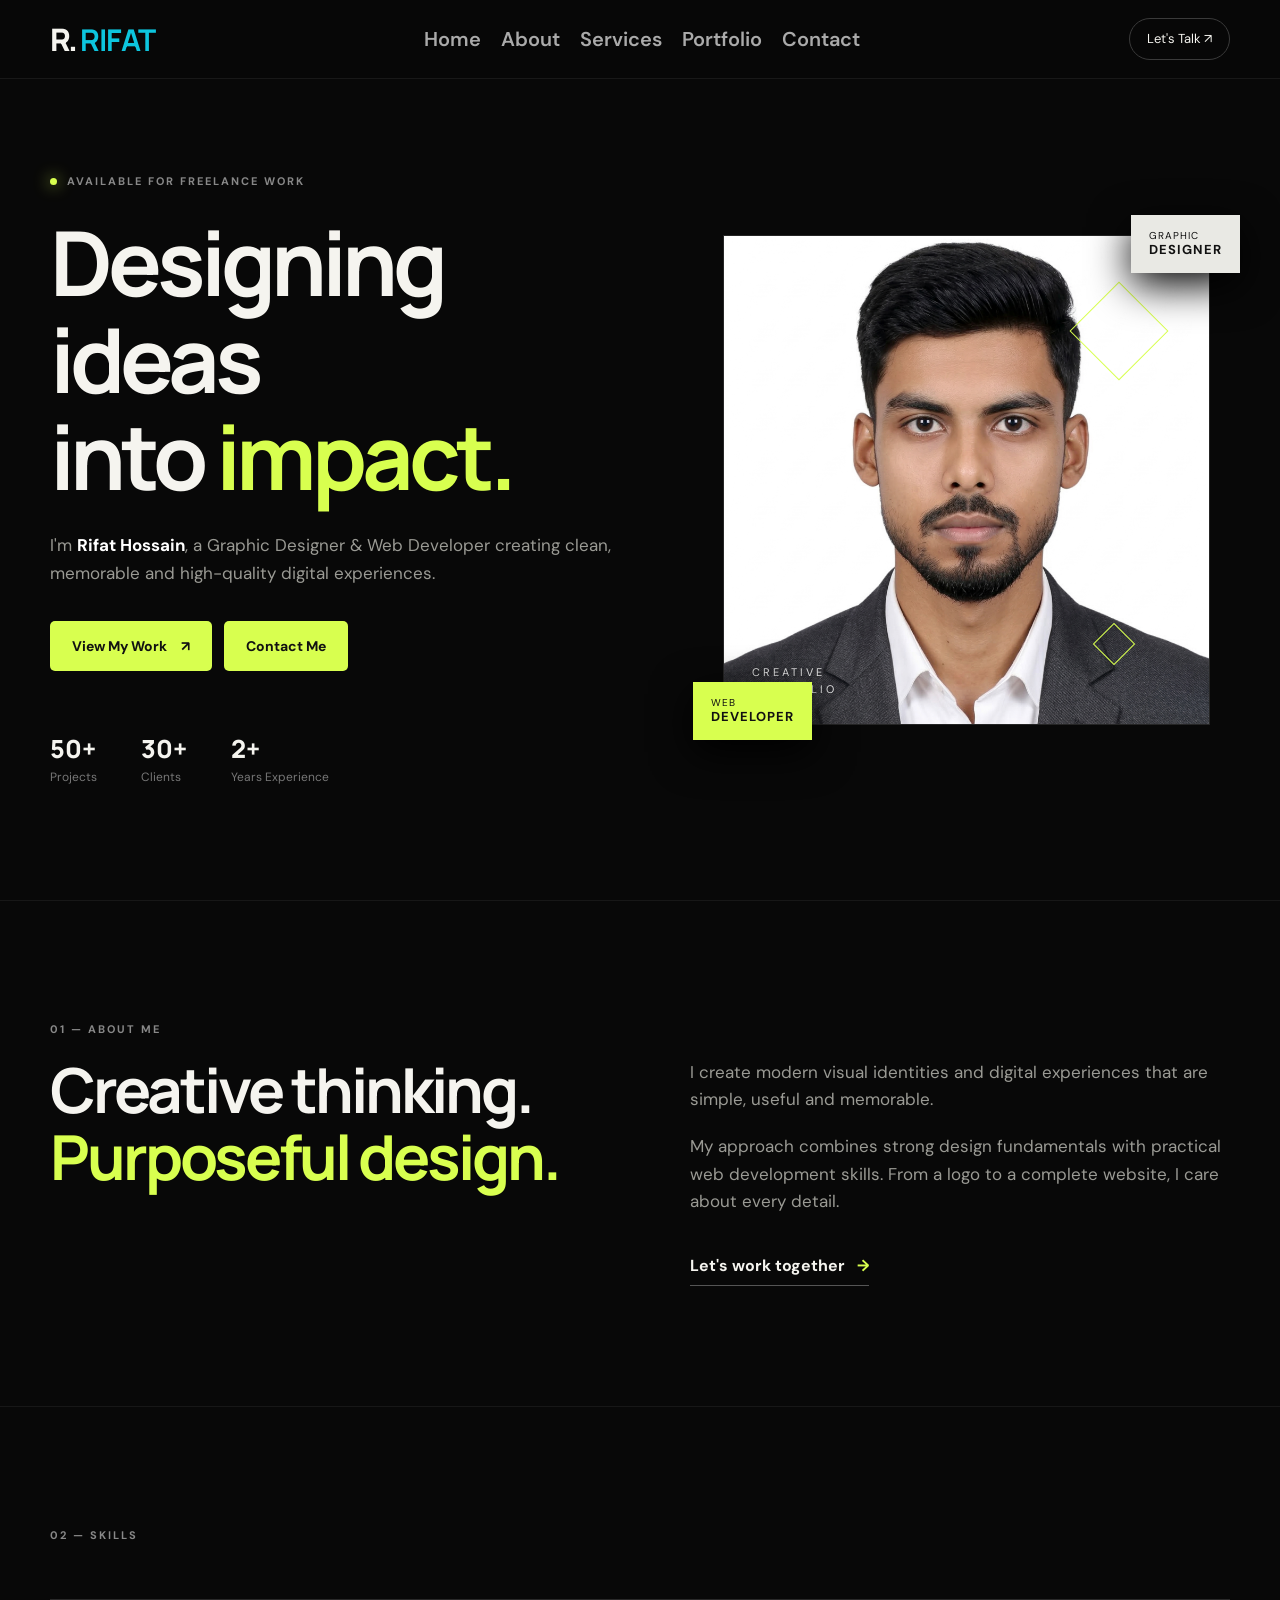
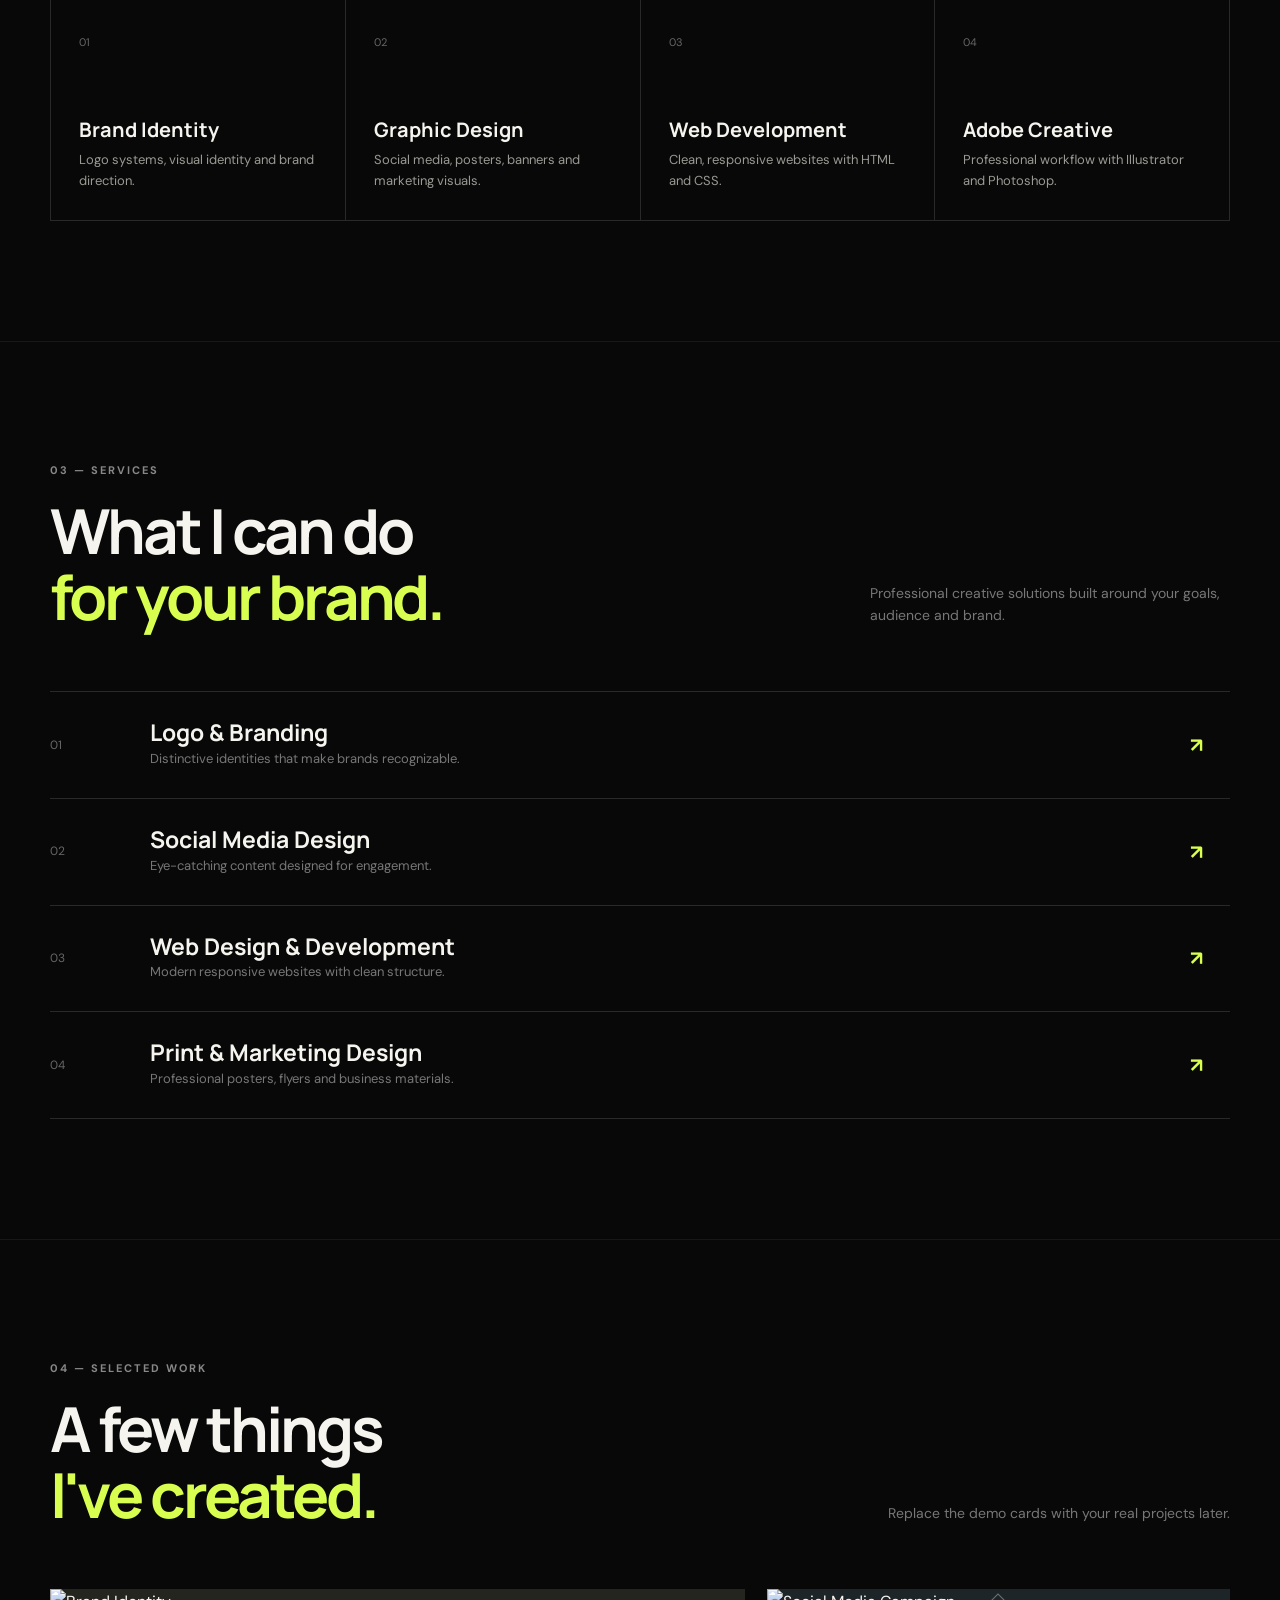
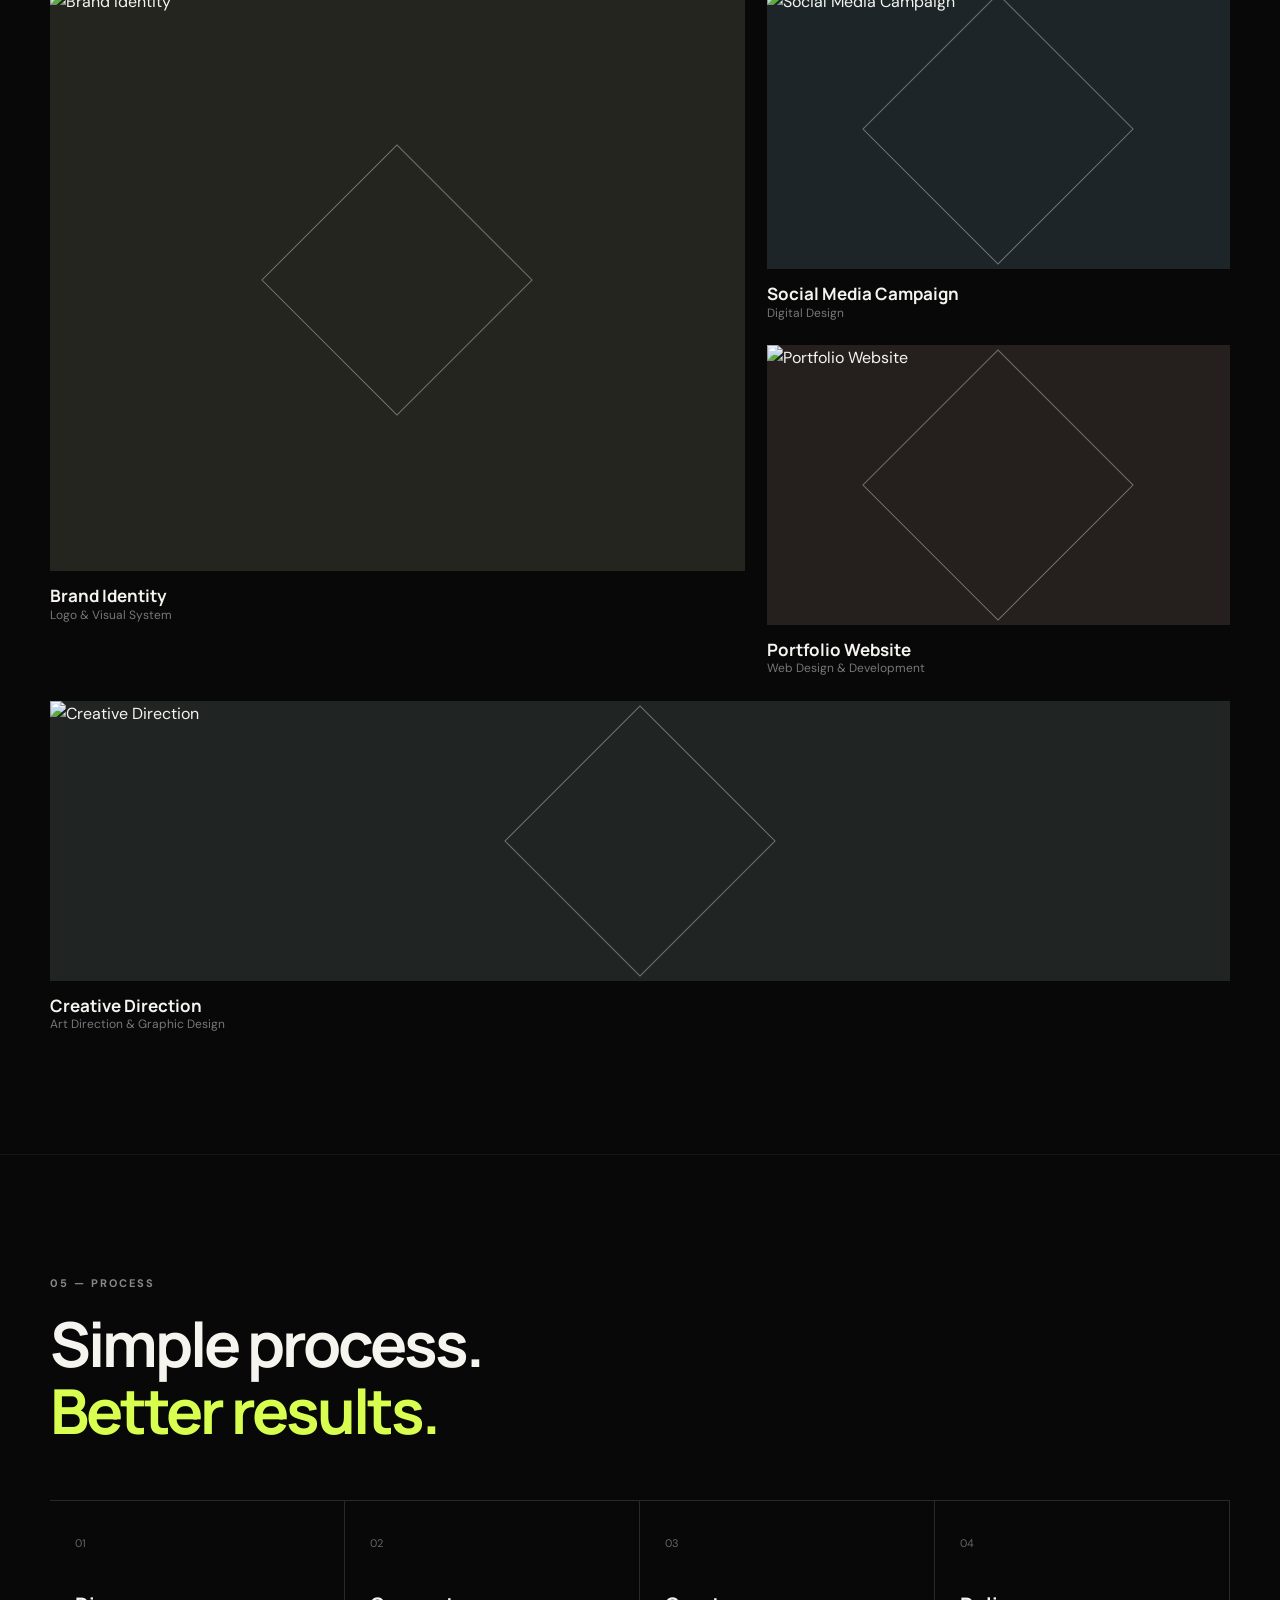
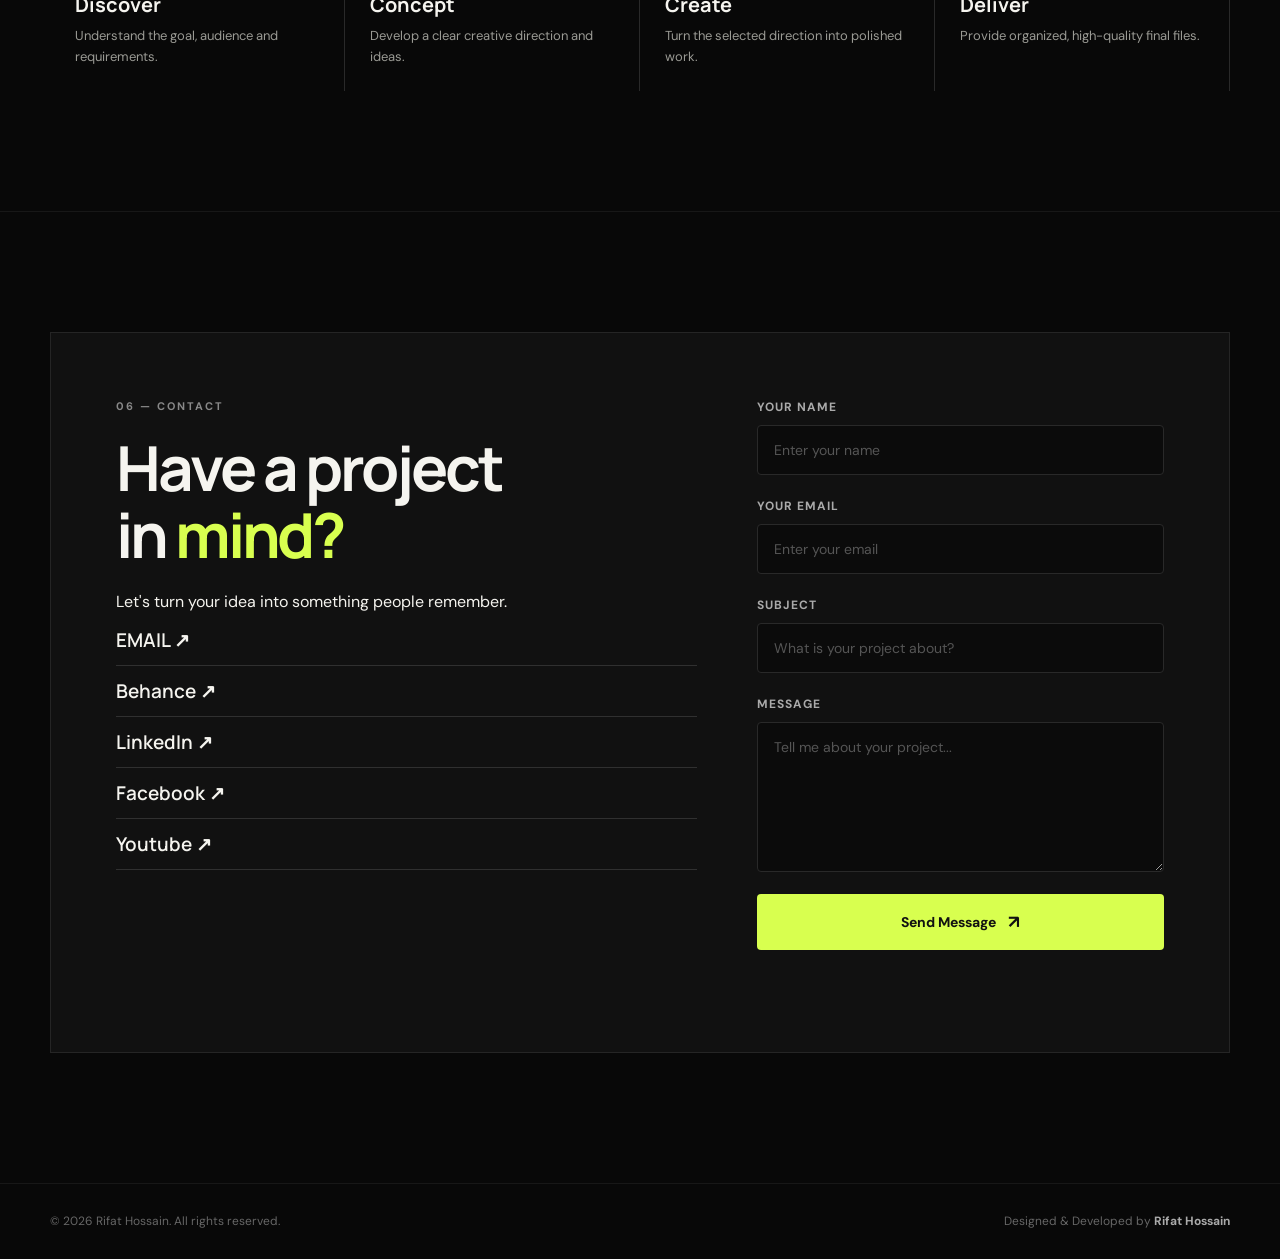
==== index.html @ 7c5e6c2b "first commit" ====
<!DOCTYPE html>
<html lang="en">
<head>
  <meta charset="UTF-8">
  <meta name="viewport" content="width=device-width, initial-scale=1.0">
  <meta name="description" content="Rifat Hossain — Graphic Designer & Web Developer">
  <title>Rifat Hossain | Portfolio</title>
  <link rel="stylesheet" href="style.css">
</head>
<body>

<header class="header">
  <div class="container nav">
    <a href="#home" class="logo">R.<b> RIFAT</b></a>
    <nav class="menu">
      <a href="Home.html" target="_blank">Home</a>
      <a href="About.html" target="_blank">About</a>
      <a href="Services.html"target="_blank">Services</a>
      <a href="Portfolio.html"target="_blank">Portfolio</a>
      <a href="Contact.html"target="_blank">Contact</a>
    </nav>
    <a href="#contact" class="nav-btn">Let's Talk <span>↗</span></a>
  </div>
</header>

<main>
  <section class="hero" id="home">
    <div class="container hero-grid">
      <div class="hero-content">
        <p class="eyebrow"><span></span> AVAILABLE FOR FREELANCE WORK</p>
        <h1>Designing ideas<br>into <em>impact.</em></h1>
        <p class="hero-text">
          I'm <strong>Rifat Hossain</strong>, a Graphic Designer & Web Developer
          creating clean, memorable and high-quality digital experiences.
        </p>
        <div class="hero-actions">
          <a href="#portfolio" class="btn primary">View My Work <span>↗</span></a>
          <a href="#contact" class="btn secondary">Contact Me</a>
        </div>
        <div class="stats">
          <div><strong>50+</strong><small>Projects</small></div>
          <div><strong>30+</strong><small>Clients</small></div>
          <div><strong>2+</strong><small>Years Experience</small></div>
        </div>
      </div>

      <div class="hero-art">
        <div class="art-box">
          <div class="art-grid"></div>
          <!-- images/profile.jpg -->
          <img src="image/Rifat.png" alt="Rifat Hossain" class="profile-photo">
          <p>CREATIVE<br>PORTFOLIO</p>
          <i class="shape one"></i><i class="shape two"></i>
        </div>
        <div class="float-card one">GRAPHIC<br><b>DESIGNER</b></div>
        <div class="float-card two">WEB<br><b>DEVELOPER</b></div>
      </div>
    </div>
  </section>

  <section class="section" id="about">
    <div class="container split">
      <div>
        <p class="label">01 — ABOUT ME</p>
        <h2>Creative thinking.<br><em>Purposeful design.</em></h2>
      </div>
      <div class="copy">
        <p>I create modern visual identities and digital experiences that are simple, useful and memorable.</p>
        <p>My approach combines strong design fundamentals with practical web development skills. From a logo to a complete website, I care about every detail.</p>
        <a class="text-link" href="#contact">Let's work together <span>→</span></a>
      </div>
    </div>
  </section>

  <section class="section skills">
    <div class="container">
      <p class="label">02 — SKILLS</p>
      <div class="skill-grid">
        <article><span>01</span><h3>Brand Identity</h3><p>Logo systems, visual identity and brand direction.</p></article>
        <article><span>02</span><h3>Graphic Design</h3><p>Social media, posters, banners and marketing visuals.</p></article>
        <article><span>03</span><h3>Web Development</h3><p>Clean, responsive websites with HTML and CSS.</p></article>
        <article><span>04</span><h3>Adobe Creative</h3><p>Professional workflow with Illustrator and Photoshop.</p></article>
      </div>
    </div>
  </section>

  <section class="section" id="services">
    <div class="container">
      <div class="section-top">
        <div><p class="label">03 — SERVICES</p><h2>What I can do<br><em>for your brand.</em></h2></div>
        <p class="intro">Professional creative solutions built around your goals, audience and brand.</p>
      </div>
      <div class="service-list">
        <article><span>01</span><div><h3>Logo & Branding</h3><p>Distinctive identities that make brands recognizable.</p></div><b>↗</b></article>
        <article><span>02</span><div><h3>Social Media Design</h3><p>Eye-catching content designed for engagement.</p></div><b>↗</b></article>
        <article><span>03</span><div><h3>Web Design & Development</h3><p>Modern responsive websites with clean structure.</p></div><b>↗</b></article>
        <article><span>04</span><div><h3>Print & Marketing Design</h3><p>Professional posters, flyers and business materials.</p></div><b>↗</b></article>
      </div>
    </div>
  </section>

  <section class="section" id="portfolio">
    <div class="container">
      <div class="section-top">
        <div><p class="label">04 — SELECTED WORK</p><h2>A few things<br><em>I've created.</em></h2></div>
        <p class="intro">Replace the demo cards with your real projects later.</p>
      </div>
      <div class="projects">
        <article class="project large">
          <div class="project-art art1">
            <!-- এখানে project1.jpg এর জায়গায় তোমার Brand Identity প্রজেক্টের ছবি বসাও -->
            <img src="images/project1.jpg" alt="Brand Identity">
          </div>
          <h3>Brand Identity</h3>
          <p>Logo & Visual System</p>
        </article>
        <article class="project">
          <div class="project-art art2">
            <img src="images/project2.jpg" alt="Social Media Campaign">
          </div>
          <h3>Social Media Campaign</h3>
          <p>Digital Design</p>
        </article>
        <article class="project">
          <div class="project-art art3">
            <img src="images/project3.jpg" alt="Portfolio Website">
          </div>
          <h3>Portfolio Website</h3>
          <p>Web Design & Development</p>
        </article>
        <article class="project wide">
          <div class="project-art art4">
            <img src="images/project4.jpg" alt="Creative Direction">
          </div>
          <h3>Creative Direction</h3>
          <p>Art Direction & Graphic Design</p>
        </article>
      </div>
    </div>
  </section>

  <section class="section process">
    <div class="container">
      <p class="label">05 — PROCESS</p>
      <h2>Simple process.<br><em>Better results.</em></h2>
      <div class="process-grid">
        <article><span>01</span><h3>Discover</h3><p>Understand the goal, audience and requirements.</p></article>
        <article><span>02</span><h3>Concept</h3><p>Develop a clear creative direction and ideas.</p></article>
        <article><span>03</span><h3>Create</h3><p>Turn the selected direction into polished work.</p></article>
        <article><span>04</span><h3>Deliver</h3><p>Provide organized, high-quality final files.</p></article>
      </div>
    </div>
  </section>

  <section class="section contact" id="contact">
  <div class="container contact-box">

    <div class="contact-info">
      <p class="label">06 — CONTACT</p>

      <h2>Have a project<br>in <em>mind?</em></h2>

      <p>
        Let's turn your idea into something people remember.
      </p>

      <div class="contact-links">
        <a href="mailto:rifatofficial001@email.com">EMAIL ↗</a>
        <a href="#">Behance ↗</a>
        <a href="https://www.linkedin.com/in/rifat-h0ssain" target="_blank">
          LinkedIn ↗
        </a>
        <a href="https://www.facebook.com/share/1D5GWRHSAw" target="_blank">
          Facebook ↗
        </a>
        <a href="https://www.youtube.com/@reelgeniusbd" target="_blank">
          Youtube ↗
        </a>
      </div>
    </div>

    <!-- EmailJS Contact Form -->
    <div class="contact-form">

      <form id="contact-form">

        <div class="form-group">
          <label for="name">YOUR NAME</label>
          <input
            type="text"
            id="name"
            name="name"
            placeholder="Enter your name"
            required
          >
        </div>

        <div class="form-group">
          <label for="email">YOUR EMAIL</label>
          <input
            type="email"
            id="email"
            name="email"
            placeholder="Enter your email"
            required
          >
        </div>

        <div class="form-group">
          <label for="subject">Subject</label>
          <input
            type="text"
            id="subject"
            name="subject"
            placeholder="What is your project about?"
            required
          >
        </div>

        <div class="form-group">
          <label for="message">Message</label>
          <textarea
            id="message"
            name="message"
            rows="6"
            placeholder="Tell me about your project..."
            required
          ></textarea>
        </div>

        <button type="submit" class="form-btn">
          Send Message <span>↗</span>
        </button>

        <p id="form-status"></p>

      </form>

    </div>

  </div>
</section>
</main>

<footer>
  <div class="container footer">
    <p>© 2026 Rifat Hossain. All rights reserved.</p>
    <p>Designed & Developed by <strong> Rifat Hossain</strong></p>
  </div>
</footer>

<script src="https://cdn.jsdelivr.net/npm/@emailjs/browser@4/dist/email.min.js"></script>
<script src="script.js"></script>

</body>
</html>
---- style.css ----
@import url('https://fonts.googleapis.com/css2?family=DM+Sans:wght@400;500;600;700&family=Manrope:wght@600;700;800&display=swap');

:root {
    --bg: #080808;
    --card: #111;
    --card2: #151515;
    --text: #f5f4ef;
    --muted: #9a9a94;
    --line: #292929;
    --accent: #d8ff4f;
    --max: 1180px;
}

* {
    margin: 0;
    padding: 0;
    box-sizing: border-box;
}

html {
    scroll-behavior: smooth;
}

body {
    background: var(--bg);
    color: var(--text);
    font-family: "DM Sans", sans-serif;
    line-height: 1.6;
}

a {
    text-decoration: none;
    color: inherit;
}

.container {
    width: min(var(--max), calc(100% - 48px));
    margin: auto;
}


/* =========================
   HEADER / NAVBAR
========================= */

.header {
    position: fixed;
    top: 0;
    width: 100%;
    z-index: 50;
    background: rgba(8, 8, 8, 0.82);
    backdrop-filter: blur(16px);
    border-bottom: 1px solid #181818;
}

.nav {
    height: 78px;
    display: flex;
    align-items: center;
    justify-content: space-between;
}


/* LOGO */

.logo {
    font: 800 31px "Manrope", sans-serif;
    letter-spacing: -3px;
}



.logo b {
    color: rgb(13, 197, 222);
    font-size: 30px;
    letter-spacing: -1px;
}


/* NAV MENU */

.menu {
    display: flex;
    gap: 20px;
}

.menu a {
    position: relative;
    font-size: 20px;
    color: #aaa;
    transition: 0.3s ease;
    padding: 5px 0;
    font-weight: 600;
}

.menu a::after {
    content: "";
    position: absolute;
    left: 50%;
    bottom: 0;
    width: 0;
    height: 2px;
    background: rgb(8, 179, 201);
    transform: translateX(-50%);
    transition: width 0.35s ease;
}

.menu a:hover {
    color: #ce1616;
}

.menu a:hover::after {
    width: 100%;
}


/* NAV BUTTON */

.nav-btn {
    border: 1px solid #3a3a3a;
    border-radius: 30px;
    padding: 10px 17px;
    font-size: 13px;
    transition: 0.25s;
}

.nav-btn:hover {
    background: var(--accent);
    color: #111;
    border-color: var(--accent);
}


/* =========================
   HERO SECTION
========================= */

.hero {
    min-height: 100vh;
    padding: 150px 0 90px;
    display: flex;
    align-items: center;
}

.hero-grid {
    display: grid;
    grid-template-columns: 1.05fr 0.95fr;
    gap: 70px;
    align-items: center;
}

.eyebrow,
.label {
    font-size: 11px;
    letter-spacing: 2px;
    color: #888;
    font-weight: 700;
}

.eyebrow {
    display: flex;
    align-items: center;
    gap: 10px;
    margin-bottom: 24px;
}

.eyebrow span {
    width: 7px;
    height: 7px;
    border-radius: 50%;
    background: var(--accent);
    box-shadow: 0 0 16px var(--accent);
}


/* HERO HEADING */

h1,
h2,
h3 {
    font-family: "Manrope", sans-serif;
    line-height: 1.08;
}

h1 {
    font-size: clamp(52px, 7vw, 92px);
    letter-spacing: -5px;
    max-width: 760px;
}

h1 em,
h2 em {
    font-style: normal;
    color: var(--accent);
}


/* HERO TEXT */

.hero-text {
    max-width: 590px;
    color: var(--muted);
    font-size: 17px;
    margin: 28px 0 34px;
}

.hero-text strong {
    color: #fff;
}


/* HERO BUTTONS */

.hero-actions {
    display: flex;
    gap: 12px;
}

.btn {
    display: inline-flex;
    align-items: center;
    gap: 14px;
    padding: 14px 22px;
    border-radius: 5px;
    font-weight: 700;
    font-size: 14px;
    transition: 0.25s;
}

.primary {
    background: var(--accent);
    color: #111;
}

.primary:hover {
    transform: translateY(-3px);
}

.secondary {
  background: var(--accent);
    color: #111;
}

.secondary:hover {
   transform: translateY(-3px);
}


/* HERO STATS */

.stats {
    display: flex;
    gap: 44px;
    margin-top: 60px;
}

.stats div {
    display: flex;
    flex-direction: column;
}

.stats strong {
    font: 800 25px "Manrope", sans-serif;
}

.stats small {
    font-size: 12px;
    color: #777;
    margin-top: 2px;
}


/* =========================
   HERO VISUAL
========================= */

.hero-art {
    position: relative;
    height: 540px;
}

.art-box {
    position: absolute;
    inset: 25px 20px 25px 20px;
    background: var(--card);
    border: 1px solid #252525;
    overflow: hidden;
    display: flex;
    align-items: center;
    justify-content: center;
}

.art-grid {
    position: absolute;
    inset: 0;
    opacity: 0.35;
    background-image:
        linear-gradient(#2a2a2a 1px, transparent 1px),
        linear-gradient(90deg, #2a2a2a 1px, transparent 1px);
    background-size: 50px 50px;
    
}


.profile-photo {
    position: relative;
    z-index: 1;
    width: 100%;
    height: 100%;
    object-fit: cover;
    object-position: center top;
}

.art-box p {
    position: absolute;
    bottom: 25px;
    left: 28px;
    font-size: 11px;
    letter-spacing: 3px;
    color: #eee;
    z-index: 2;
    text-shadow: 0 1px 6px rgba(0, 0, 0, 0.7);
}


/* DECORATIVE SHAPES */

.shape {
    position: absolute;
    width: 70px;
    height: 70px;
    border: 1px solid var(--accent);
    transform: rotate(45deg);
    z-index: 2;
}

.shape.one {
    top: 60px;
    right: 55px;
}

.shape.two {
    bottom: 65px;
    right: 80px;
    width: 30px;
    height: 30px;
}


/* FLOATING CARDS */

.float-card {
    position: absolute;
    background: #e9e9e4;
    color: #111;
    padding: 14px 18px;
    font-size: 10px;
    line-height: 1.3;
    letter-spacing: 1px;
    box-shadow: 0 12px 40px #000;
    z-index: 3;
}

.float-card b {
    font-size: 13px;
}

.float-card.one {
    top: 5px;
    right: -10px;
    animation: shakeOne 4s ease-in-out infinite;
}

.float-card.two {
    bottom: 10px;
    left: -10px;
    background: var(--accent);
    animation: shakeTwo 4.5s ease-in-out infinite;
}

@keyframes shakeOne {
    0%, 100% { transform: scale(var(--card-scale, 1)) rotate(4deg) translateY(0); }
    50%      { transform: scale(var(--card-scale, 1)) rotate(7deg) translateY(-6px); }
}

@keyframes shakeTwo {
    0%, 100% { transform: scale(var(--card-scale, 1)) rotate(-5deg) translateY(0); }
    50%      { transform: scale(var(--card-scale, 1)) rotate(-2deg) translateY(6px); }
}


/* =========================
   COMMON SECTION
========================= */

.section {
    padding: 120px 0;
    border-top: 1px solid #171717;
}


/* ABOUT */

.split {
    display: grid;
    grid-template-columns: 1fr 1fr;
    gap: 100px;
}

h2 {
    font-size: clamp(38px, 5vw, 62px);
    letter-spacing: -3px;
    margin-top: 18px;
}

.copy {
    padding-top: 38px;
}

.copy p {
    color: var(--muted);
    font-size: 17px;
    margin-bottom: 20px;
    max-width: 550px;
}

.text-link {
    display: inline-block;
    margin-top: 18px;
    border-bottom: 1px solid #555;
    padding-bottom: 6px;
    font-weight: 700;
    
}

.text-link span {
    color: var(--accent);
    margin-left: 8px;
}


/* =========================
   SKILLS
========================= */

.skill-grid {
    display: grid;
    grid-template-columns: repeat(4, 1fr);
    margin-top: 55px;
    border-top: 1px solid var(--line);
    border-left: 1px solid var(--line);
}

.skill-grid article {
    min-height: 220px;
    padding: 28px;
    border-right: 1px solid var(--line);
    border-bottom: 1px solid var(--line);
    transition: 0.3s;
}

.skill-grid article:hover {
    background: var(--card);
}

.skill-grid span,
.process-grid span {
    font-size: 11px;
    color: #666;
}

.skill-grid h3 {
    font-size: 20px;
    margin: 65px 0 10px;
}

.skill-grid p,
.process-grid p {
    font-size: 13px;
    color: var(--muted);
}


/* =========================
   SECTION TOP
========================= */

.section-top {
    display: flex;
    justify-content: space-between;
    gap: 50px;
    align-items: end;
}

.intro {
    max-width: 360px;
    color: #777;
    font-size: 14px;
    padding-bottom: 5px;
}


/* =========================
   SERVICES
========================= */

.service-list {
    margin-top: 60px;
    border-top: 1px solid var(--line);
}

.service-list article {
    display: grid;
    grid-template-columns: 80px 1fr 40px;
    gap: 20px;
    align-items: center;
    padding: 28px 0;
    border-bottom: 1px solid var(--line);
    transition: 0.25s;
}

.service-list article:hover {
    padding-left: 14px;
    background: #0d0d0d;
}

.service-list span {
    color: #666;
    font-size: 12px;
}

.service-list h3 {
    font-size: 23px;
}

.service-list p {
    color: #777;
    font-size: 13px;
    margin-top: 4px;
}

.service-list b {
    font-size: 20px;
    color: var(--accent);
}


/* =========================
   PORTFOLIO
========================= */

.projects {
    display: grid;
    grid-template-columns: 1.2fr 0.8fr;
    gap: 22px;
    margin-top: 60px;
}

.project {
    min-width: 0;
}

.project.large {
    grid-row: span 2;
}

.project.wide {
    grid-column: span 2;
}

.project-art {
    height: 280px;
    display: flex;
    align-items: center;
    justify-content: center;
    position: relative;
    overflow: hidden;
}

.large .project-art {
    height: 582px;
}

.art1 {
    background: #25251f;
}

.art2 {
    background: #1d2529;
}

.art3 {
    background: #25201d;
}

.art4 {
    background: #202523;
}

/* ছবি না থাকলে হালকা diamond outline দেখাবে; ছবি যোগ হলে এই লাইনগুলো এমনিই ছবির পেছনে ঢাকা পড়বে */
.project-art::before {
    content: "";
    width: 190px;
    height: 190px;
    border: 1px solid rgba(255, 255, 255, 0.35);
    transform: rotate(45deg);
    position: absolute;
}

/* প্রজেক্টের ছবি — পুরো box টা ভরে যাবে */
.project-art img {
    position: relative;
    z-index: 1;
    width: 100%;
    height: 100%;
    object-fit: cover;
    object-position: center;
}

.project h3 {
    font-size: 17px;
    margin-top: 16px;
}

.project p {
    font-size: 12px;
    color: #777;
}


/* =========================
   PROCESS
========================= */

.process h2 {
    margin-bottom: 55px;
}

.process-grid {
    display: grid;
    grid-template-columns: repeat(4, 1fr);
    border-top: 1px solid var(--line);
}

.process-grid article {
    padding: 28px 25px 20px;
    border-right: 1px solid var(--line);
    min-height: 190px;
}

.process-grid h3 {
    margin: 40px 0 10px;
    font-size: 20px;
}


/* =========================
   CONTACT
========================= */

.contact {
    padding-bottom: 130px;
}

.contact-box {
    background: var(--card);
    border: 1px solid #252525;
    padding: 65px;
    display: grid;
    grid-template-columns: 1fr 0.7fr;
    gap: 60px;
}

.contact-box h2 {
    margin: 20px 0;
}

.contact-box > div > p:last-child {
    color: #777;
    max-width: 450px;
}

.contact-links {
    display: flex;
    flex-direction: column;
    justify-content: center;
    align-items: flex-start;
}

.contact-links a {
    font: 600 19px "Manrope", sans-serif;
    padding: 12px 0;
    border-bottom: 1px solid #303030;
    width: 100%;
    transition: 0.2s;
}

.contact-links a:hover {
    color: var(--accent);
    padding-left: 8px;
}


/* =========================
   FOOTER
========================= */

footer {
    border-top: 1px solid #171717;
    padding: 28px 0;
}

.footer {
    display: flex;
    justify-content: space-between;
    color: #666;
    font-size: 12px;
}

.footer strong {
    color: #aaa;
}


/* =========================
   TABLET RESPONSIVE
========================= */

@media (max-width: 900px) {

    .menu {
        display: none;
    }

    .hero-grid,
    .split,
    .contact-box {
        grid-template-columns: 1fr;
    }

    .hero {
        padding-top: 125px;
    }

    .hero-art {
        height: 430px;
    }

    .skill-grid,
    .process-grid {
        grid-template-columns: 1fr 1fr;
    }

    .projects {
        grid-template-columns: 1fr;
    }

    .project.large {
        grid-row: auto;
    }

    .project.wide {
        grid-column: auto;
    }

    .large .project-art {
        height: 380px;
    }

    .contact-box {
        padding: 40px;
    }
}


/* =========================
   MOBILE RESPONSIVE
========================= */

@media (max-width: 560px) {

    .container {
        width: min(100% - 30px, var(--max));
    }

    .nav-btn {
        display: none;
    }

    h1 {
        letter-spacing: -3px;
    }

    .hero-art {
        height: 350px;
    }

    .art-box {
        inset: 15px;
    }

    .float-card {
        transform: scale(0.8) ;
    }

    .stats {
        gap: 20px;
    }

    .skill-grid,
    .process-grid {
        grid-template-columns: 1fr;
    }

    .section {
        padding: 85px 0;
    }

    .section-top {
        display: block;
    }

    .intro {
        margin-top: 20px;
    }

    .service-list article {
        grid-template-columns: 40px 1fr 25px;
    }

    .contact-box {
        padding: 30px;
    }

    .footer {
        display: block;
    }

    .footer p + p {
        margin-top: 8px;
    }
}
/* =========================
   CONTACT FORM
========================= */

.contact-form {
    width: 100%;
}

.contact-form form {
    display: flex;
    flex-direction: column;
    gap: 22px;
}

.form-group {
    display: flex;
    flex-direction: column;
    gap: 8px;
}

.form-group label {
    font-size: 12px;
    font-weight: 700;
    color: #aaa;
    letter-spacing: 1px;
    text-transform: uppercase;
}

.form-group input,
.form-group textarea {
    width: 100%;
    padding: 15px 16px;
    background: #0b0b0b;
    color: var(--text);
    border: 1px solid var(--line);
    outline: none;
    border-radius: 4px;
    font-family: "DM Sans", sans-serif;
    font-size: 14px;
    transition: 0.3s ease;
}

.form-group input::placeholder,
.form-group textarea::placeholder {
    color: #555;
}

.form-group input:focus,
.form-group textarea:focus {
    border-color: var(--accent);
    background: #0e0e0e;
}

.form-group textarea {
    resize: vertical;
    min-height: 150px;
}

.form-btn {
    width: 100%;
    border: none;
    padding: 16px 22px;
    background: var(--accent);
    color: #111;
    font-family: "DM Sans", sans-serif;
    font-size: 14px;
    font-weight: 700;
    cursor: pointer;
    border-radius: 4px;
    display: flex;
    align-items: center;
    justify-content: center;
    gap: 12px;
    transition: 0.3s ease;
}

.form-btn span {
    font-size: 18px;
}

.form-btn:hover {
    transform: translateY(-3px);
    box-shadow: 0 10px 25px rgba(216, 255, 79, 0.12);
}

.form-btn:active {
    transform: translateY(0);
}

.form-btn:disabled {
    opacity: 0.6;
    cursor: not-allowed;
    transform: none;
}

#form-status {
    font-size: 13px;
    text-align: center;
    min-height: 20px;
    margin-top: -5px;
}

#form-status.success {
    color: var(--accent);
}

#form-status.error {
    color: #ff5c5c;
}


/* =========================
   CONTACT FORM RESPONSIVE
========================= */

@media (max-width: 900px) {

    .contact-form {
        margin-top: 15px;
    }

}

@media (max-width: 560px) {

    .contact-form form {
        gap: 18px;
    }

    .form-group input,
    .form-group textarea {
        padding: 13px 14px;
        font-size: 13px;
    }

    .form-group textarea {
        min-height: 130px;
    }

    .form-btn {
        padding: 14px 18px;
    }

}
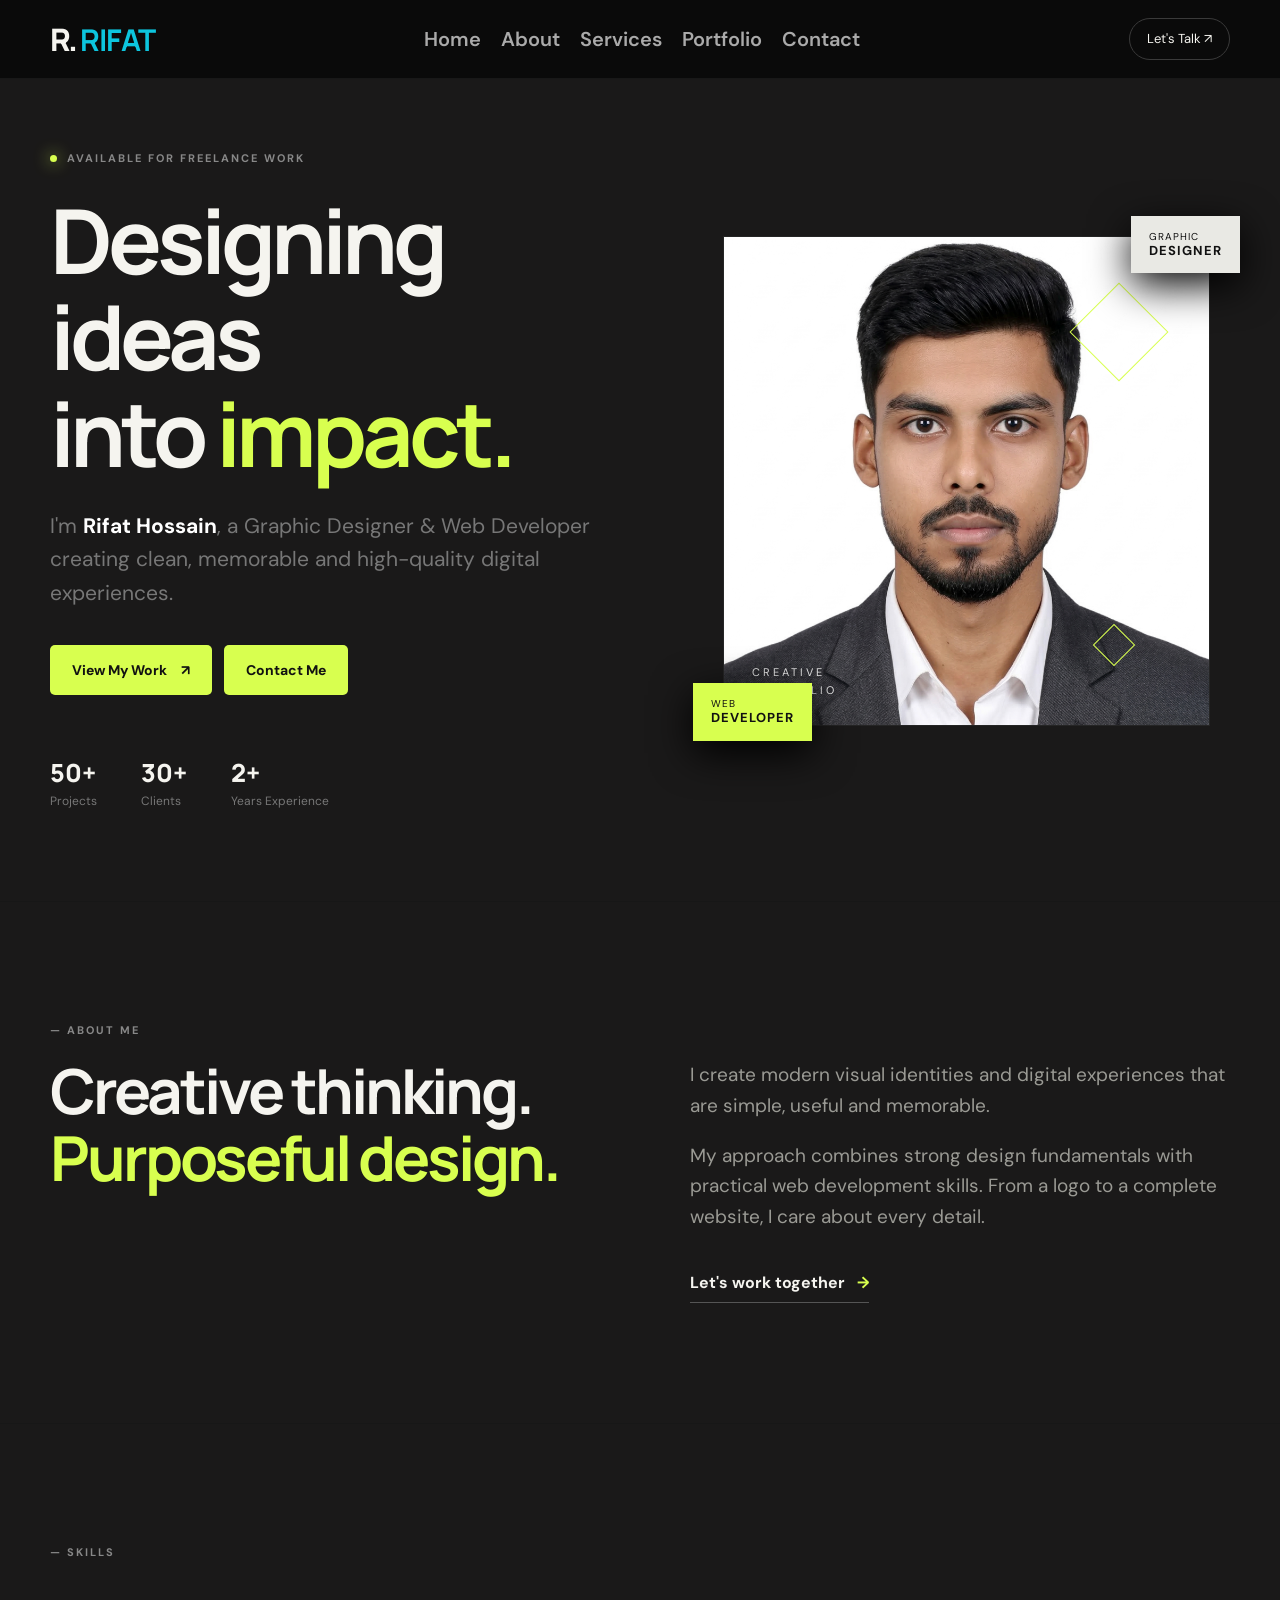
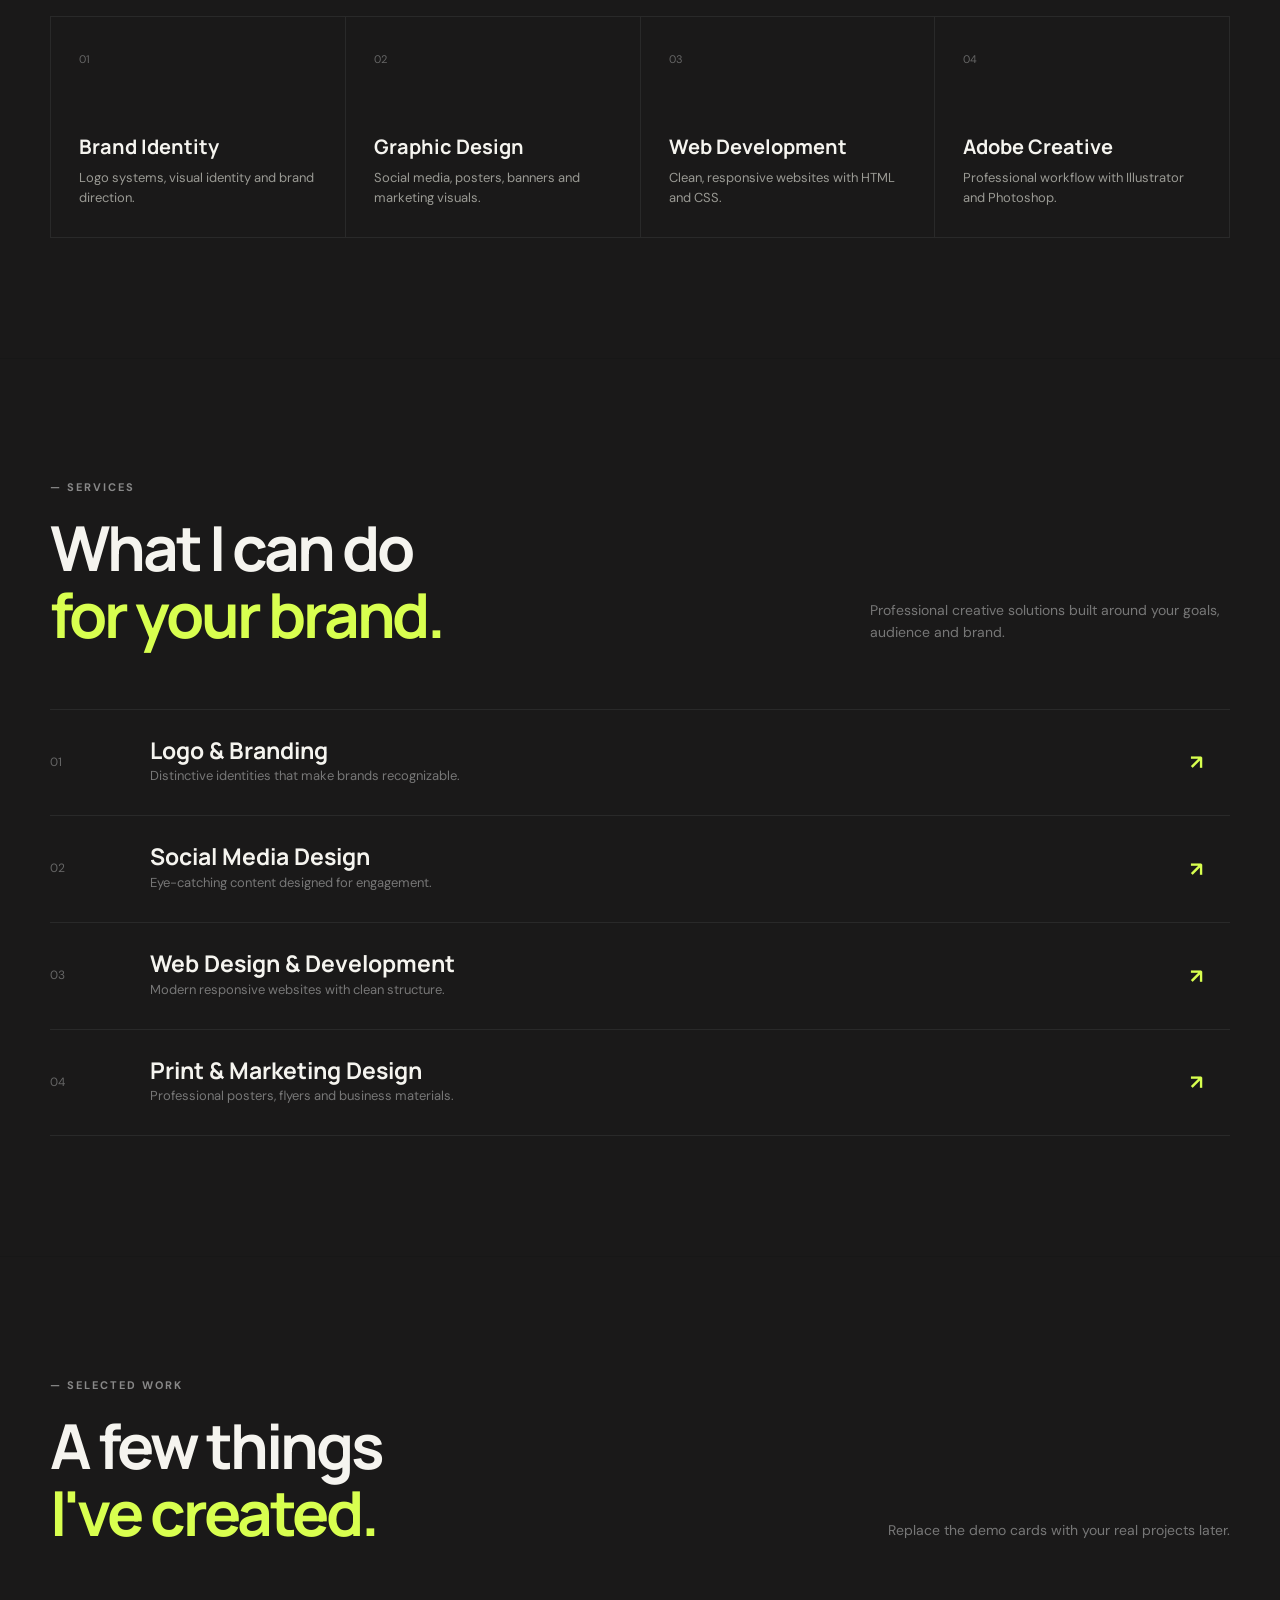
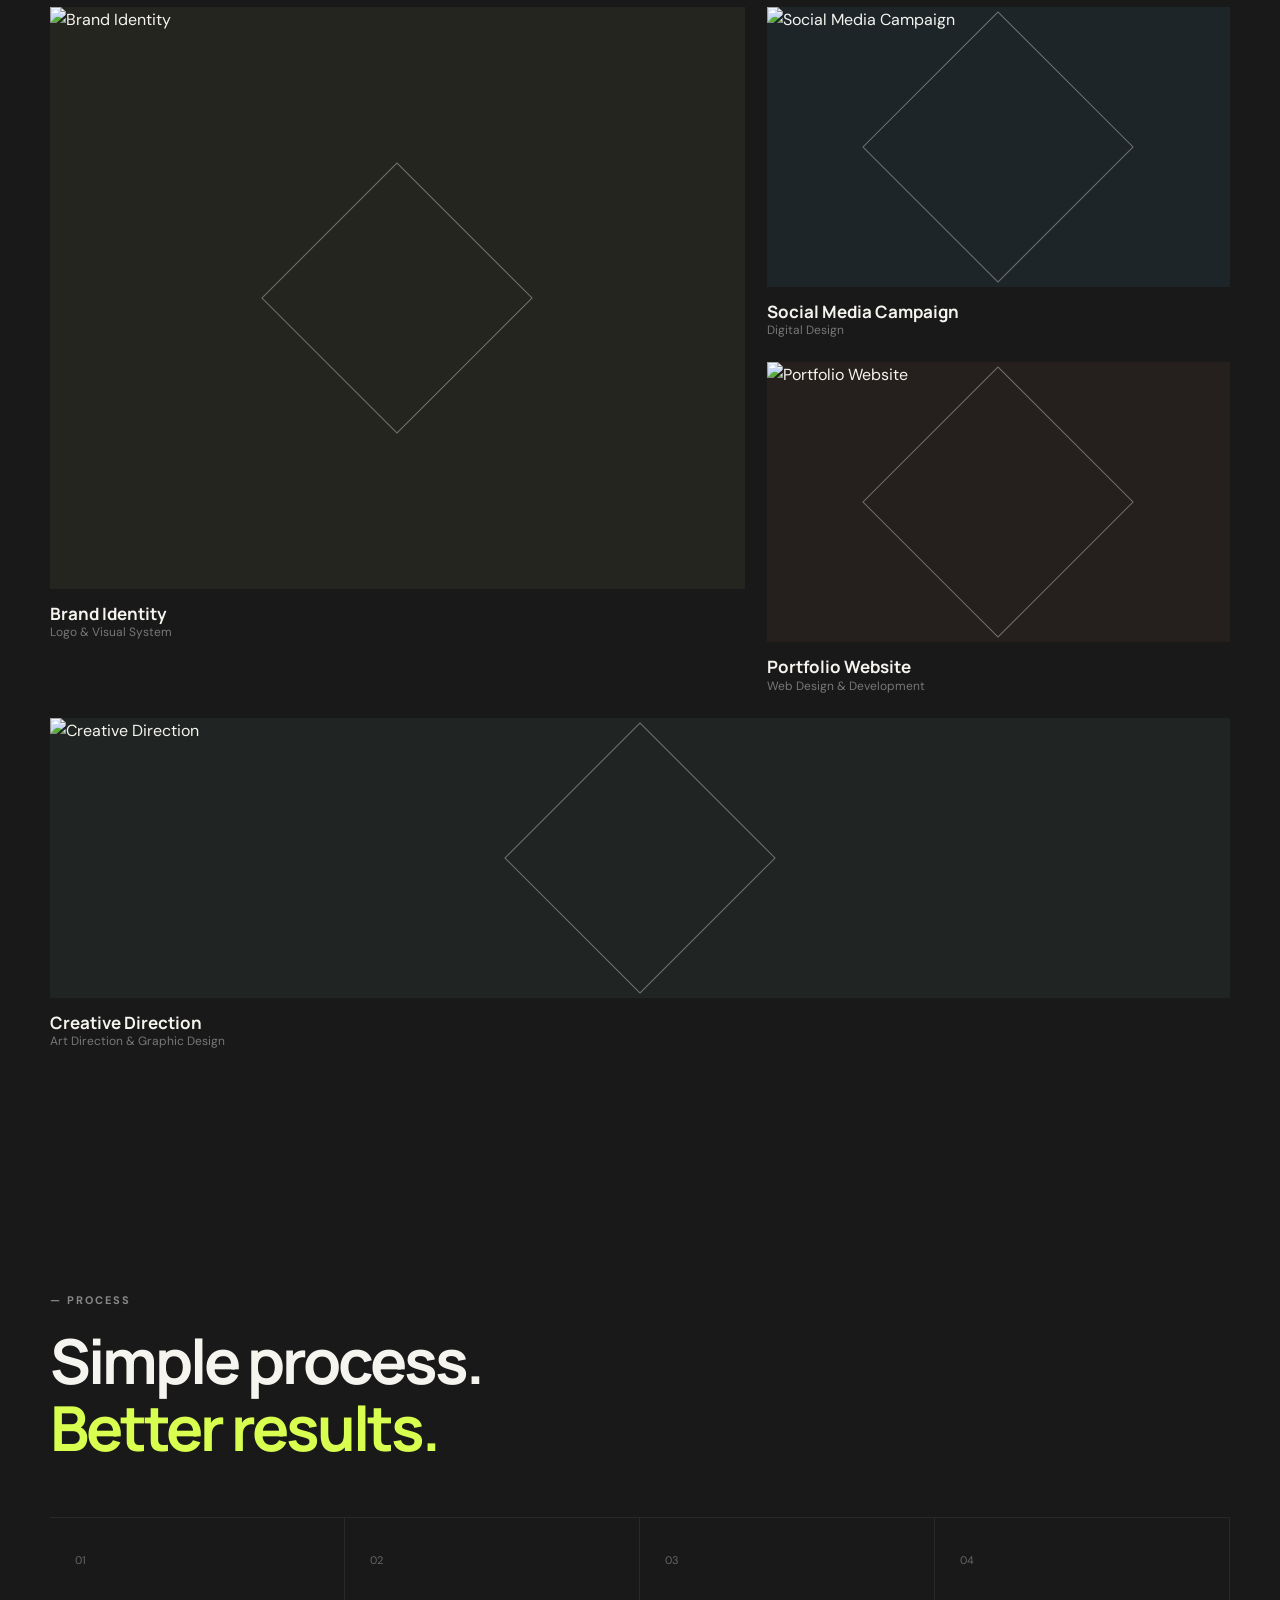
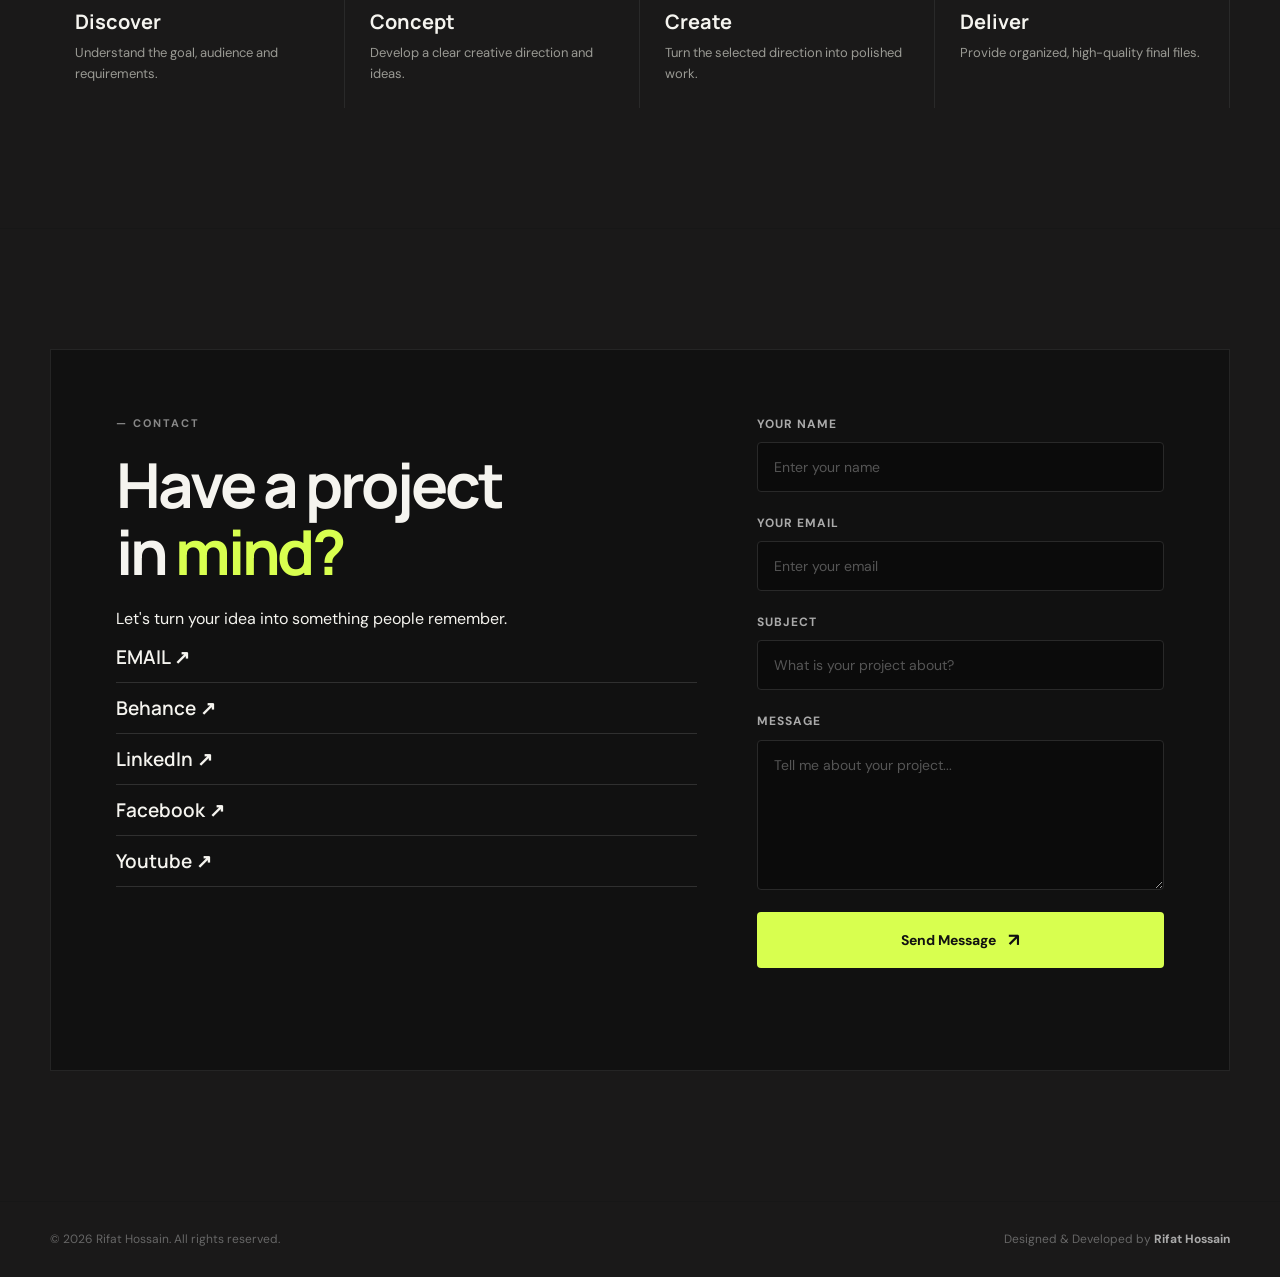
==== commit 3a7fcea0: "Updated website" ====
--- a/index.html
+++ b/index.html
@@ -61,7 +61,7 @@
   <section class="section" id="about">
     <div class="container split">
       <div>
-        <p class="label">01 — ABOUT ME</p>
+        <p class="label">— ABOUT ME</p>
         <h2>Creative thinking.<br><em>Purposeful design.</em></h2>
       </div>
       <div class="copy">
@@ -74,7 +74,7 @@
 
   <section class="section skills">
     <div class="container">
-      <p class="label">02 — SKILLS</p>
+      <p class="label">— SKILLS</p>
       <div class="skill-grid">
         <article><span>01</span><h3>Brand Identity</h3><p>Logo systems, visual identity and brand direction.</p></article>
         <article><span>02</span><h3>Graphic Design</h3><p>Social media, posters, banners and marketing visuals.</p></article>
@@ -87,7 +87,7 @@
   <section class="section" id="services">
     <div class="container">
       <div class="section-top">
-        <div><p class="label">03 — SERVICES</p><h2>What I can do<br><em>for your brand.</em></h2></div>
+        <div><p class="label">— SERVICES</p><h2>What I can do<br><em>for your brand.</em></h2></div>
         <p class="intro">Professional creative solutions built around your goals, audience and brand.</p>
       </div>
       <div class="service-list">
@@ -102,7 +102,7 @@
   <section class="section" id="portfolio">
     <div class="container">
       <div class="section-top">
-        <div><p class="label">04 — SELECTED WORK</p><h2>A few things<br><em>I've created.</em></h2></div>
+        <div><p class="label">— SELECTED WORK</p><h2>A few things<br><em>I've created.</em></h2></div>
         <p class="intro">Replace the demo cards with your real projects later.</p>
       </div>
       <div class="projects">
@@ -141,7 +141,7 @@
 
   <section class="section process">
     <div class="container">
-      <p class="label">05 — PROCESS</p>
+      <p class="label">— PROCESS</p>
       <h2>Simple process.<br><em>Better results.</em></h2>
       <div class="process-grid">
         <article><span>01</span><h3>Discover</h3><p>Understand the goal, audience and requirements.</p></article>
@@ -156,7 +156,7 @@
   <div class="container contact-box">
 
     <div class="contact-info">
-      <p class="label">06 — CONTACT</p>
+      <p class="label">— CONTACT</p>
 
       <h2>Have a project<br>in <em>mind?</em></h2>
 
--- a/style.css
+++ b/style.css
@@ -1,7 +1,7 @@
 @import url('https://fonts.googleapis.com/css2?family=DM+Sans:wght@400;500;600;700&family=Manrope:wght@600;700;800&display=swap');
 
 :root {
-    --bg: #080808;
+    --bg: #1a1919;
     --card: #111;
     --card2: #151515;
     --text: #f5f4ef;
@@ -199,8 +199,8 @@
 
 .hero-text {
     max-width: 590px;
-    color: var(--muted);
-    font-size: 17px;
+    color: #777;
+    font-size: 21px;
     margin: 28px 0 34px;
 }
 
@@ -419,7 +419,7 @@
 
 .copy p {
     color: var(--muted);
-    font-size: 17px;
+    font-size: 19px;
     margin-bottom: 20px;
     max-width: 550px;
 }
@@ -728,8 +728,33 @@
 
 @media (max-width: 900px) {
 
+    .nav {
+        height: 72px;
+    }
+
+    .logo {
+        font-size: 27px;
+    }
+
+    .logo b {
+        font-size: 27px;
+    }
+
     .menu {
-        display: none;
+        gap: 12px;
+    }
+
+    .menu a {
+        font-size: 14px;
+    }
+
+    .nav-btn {
+        padding: 8px 13px;
+        font-size: 12px;
+    }
+
+    .hero {
+        padding-top: 115px;
     }
 
     .hero-grid,
@@ -738,12 +763,24 @@
         grid-template-columns: 1fr;
     }
 
-    .hero {
-        padding-top: 125px;
+    .hero-grid {
+        gap: 50px;
+    }
+
+    h1 {
+        font-size: clamp(50px, 8vw, 76px);
+    }
+
+    .hero-text {
+        max-width: 650px;
+        font-size: 18px;
     }
 
     .hero-art {
-        height: 430px;
+        height: 480px;
+        max-width: 650px;
+        width: 100%;
+        margin: auto;
     }
 
     .skill-grid,
@@ -764,11 +801,11 @@
     }
 
     .large .project-art {
-        height: 380px;
+        height: 420px;
     }
 
     .contact-box {
-        padding: 40px;
+        padding: 45px;
     }
 }
 
@@ -780,57 +817,263 @@
 @media (max-width: 560px) {
 
     .container {
-        width: min(100% - 30px, var(--max));
+        width: calc(100% - 30px);
+    }
+
+    /* HEADER */
+
+    .nav {
+        height: auto;
+        min-height: 68px;
+        padding: 12px 0;
+        flex-wrap: wrap;
+        gap: 10px;
+    }
+
+    .logo {
+        font-size: 25px;
+        letter-spacing: -2px;
+    }
+
+    .logo b {
+        font-size: 24px;
+    }
+
+    .menu {
+        order: 3;
+        width: 100%;
+        display: flex;
+        justify-content: center;
+        gap: 15px;
+        overflow-x: auto;
+        padding: 4px 0 2px;
+        scrollbar-width: none;
+    }
+
+    .menu::-webkit-scrollbar {
+        display: none;
+    }
+
+    .menu a {
+        flex-shrink: 0;
+        font-size: 12px;
+        padding: 3px 0;
     }
 
     .nav-btn {
-        display: none;
+        display: inline-flex;
+        padding: 7px 11px;
+        font-size: 10px;
+    }
+
+
+    /* HERO */
+
+    .hero {
+        min-height: auto;
+        padding: 145px 0 70px;
+    }
+
+    .hero-grid {
+        grid-template-columns: 1fr;
+        gap: 45px;
+    }
+
+    .eyebrow {
+        font-size: 9px;
+        letter-spacing: 1.5px;
+        margin-bottom: 20px;
+    }
+
+    .eyebrow span {
+        width: 6px;
+        height: 6px;
     }
 
     h1 {
+        font-size: clamp(42px, 12vw, 60px);
         letter-spacing: -3px;
-    }
+        line-height: 1.03;
+    }
+
+    .hero-text {
+        font-size: 16px;
+        line-height: 1.7;
+        margin: 24px 0 30px;
+    }
+
+    .hero-actions {
+        gap: 10px;
+        flex-wrap: wrap;
+    }
+
+    .btn {
+        padding: 13px 18px;
+        font-size: 13px;
+    }
+
+    .stats {
+        gap: 28px;
+        margin-top: 45px;
+    }
+
+    .stats strong {
+        font-size: 22px;
+    }
+
+    .stats small {
+        font-size: 10px;
+    }
+
+
+    /* HERO IMAGE */
 
     .hero-art {
-        height: 350px;
+        height: 390px;
+        width: 100%;
     }
 
     .art-box {
-        inset: 15px;
+        inset: 15px 12px;
+    }
+
+    .profile-photo {
+        object-fit: cover;
+    }
+
+    .art-box p {
+        bottom: 18px;
+        left: 20px;
+        font-size: 9px;
+        letter-spacing: 2px;
+    }
+
+    .shape.one {
+        width: 55px;
+        height: 55px;
+        top: 50px;
+        right: 40px;
+    }
+
+    .shape.two {
+        width: 25px;
+        height: 25px;
+        bottom: 50px;
+        right: 55px;
     }
 
     .float-card {
-        transform: scale(0.8) ;
-    }
-
-    .stats {
-        gap: 20px;
-    }
-
-    .skill-grid,
+        transform: scale(0.75);
+    }
+
+
+    /* SECTIONS */
+
+    .section {
+        padding: 80px 0;
+    }
+
+    h2 {
+        font-size: clamp(36px, 9vw, 52px);
+        letter-spacing: -2.5px;
+    }
+
+    .split {
+        grid-template-columns: 1fr;
+        gap: 30px;
+    }
+
+    .copy {
+        padding-top: 0;
+    }
+
+    .copy p {
+        font-size: 16px;
+    }
+
+
+    /* SKILLS */
+
+    .skill-grid {
+        grid-template-columns: 1fr;
+        margin-top: 40px;
+    }
+
+    .skill-grid article {
+        min-height: 190px;
+        padding: 24px;
+    }
+
+
+    /* SERVICES */
+
+    .section-top {
+        display: block;
+    }
+
+    .intro {
+        margin-top: 20px;
+        font-size: 13px;
+    }
+
+    .service-list {
+        margin-top: 40px;
+    }
+
+    .service-list article {
+        grid-template-columns: 35px 1fr 25px;
+        gap: 12px;
+        padding: 22px 0;
+    }
+
+    .service-list h3 {
+        font-size: 18px;
+    }
+
+    .service-list p {
+        font-size: 12px;
+    }
+
+
+    /* PORTFOLIO */
+
+    .projects {
+        grid-template-columns: 1fr;
+        gap: 30px;
+        margin-top: 40px;
+    }
+
+    .project-art,
+    .large .project-art {
+        height: 300px;
+    }
+
+
+    /* PROCESS */
+
     .process-grid {
         grid-template-columns: 1fr;
     }
 
-    .section {
-        padding: 85px 0;
-    }
-
-    .section-top {
-        display: block;
-    }
-
-    .intro {
-        margin-top: 20px;
-    }
-
-    .service-list article {
-        grid-template-columns: 40px 1fr 25px;
+
+    /* CONTACT */
+
+    .contact {
+        padding-bottom: 90px;
     }
 
     .contact-box {
-        padding: 30px;
-    }
+        grid-template-columns: 1fr;
+        padding: 28px 22px;
+        gap: 40px;
+    }
+
+    .contact-links a {
+        font-size: 17px;
+    }
+
+
+    /* FOOTER */
 
     .footer {
         display: block;
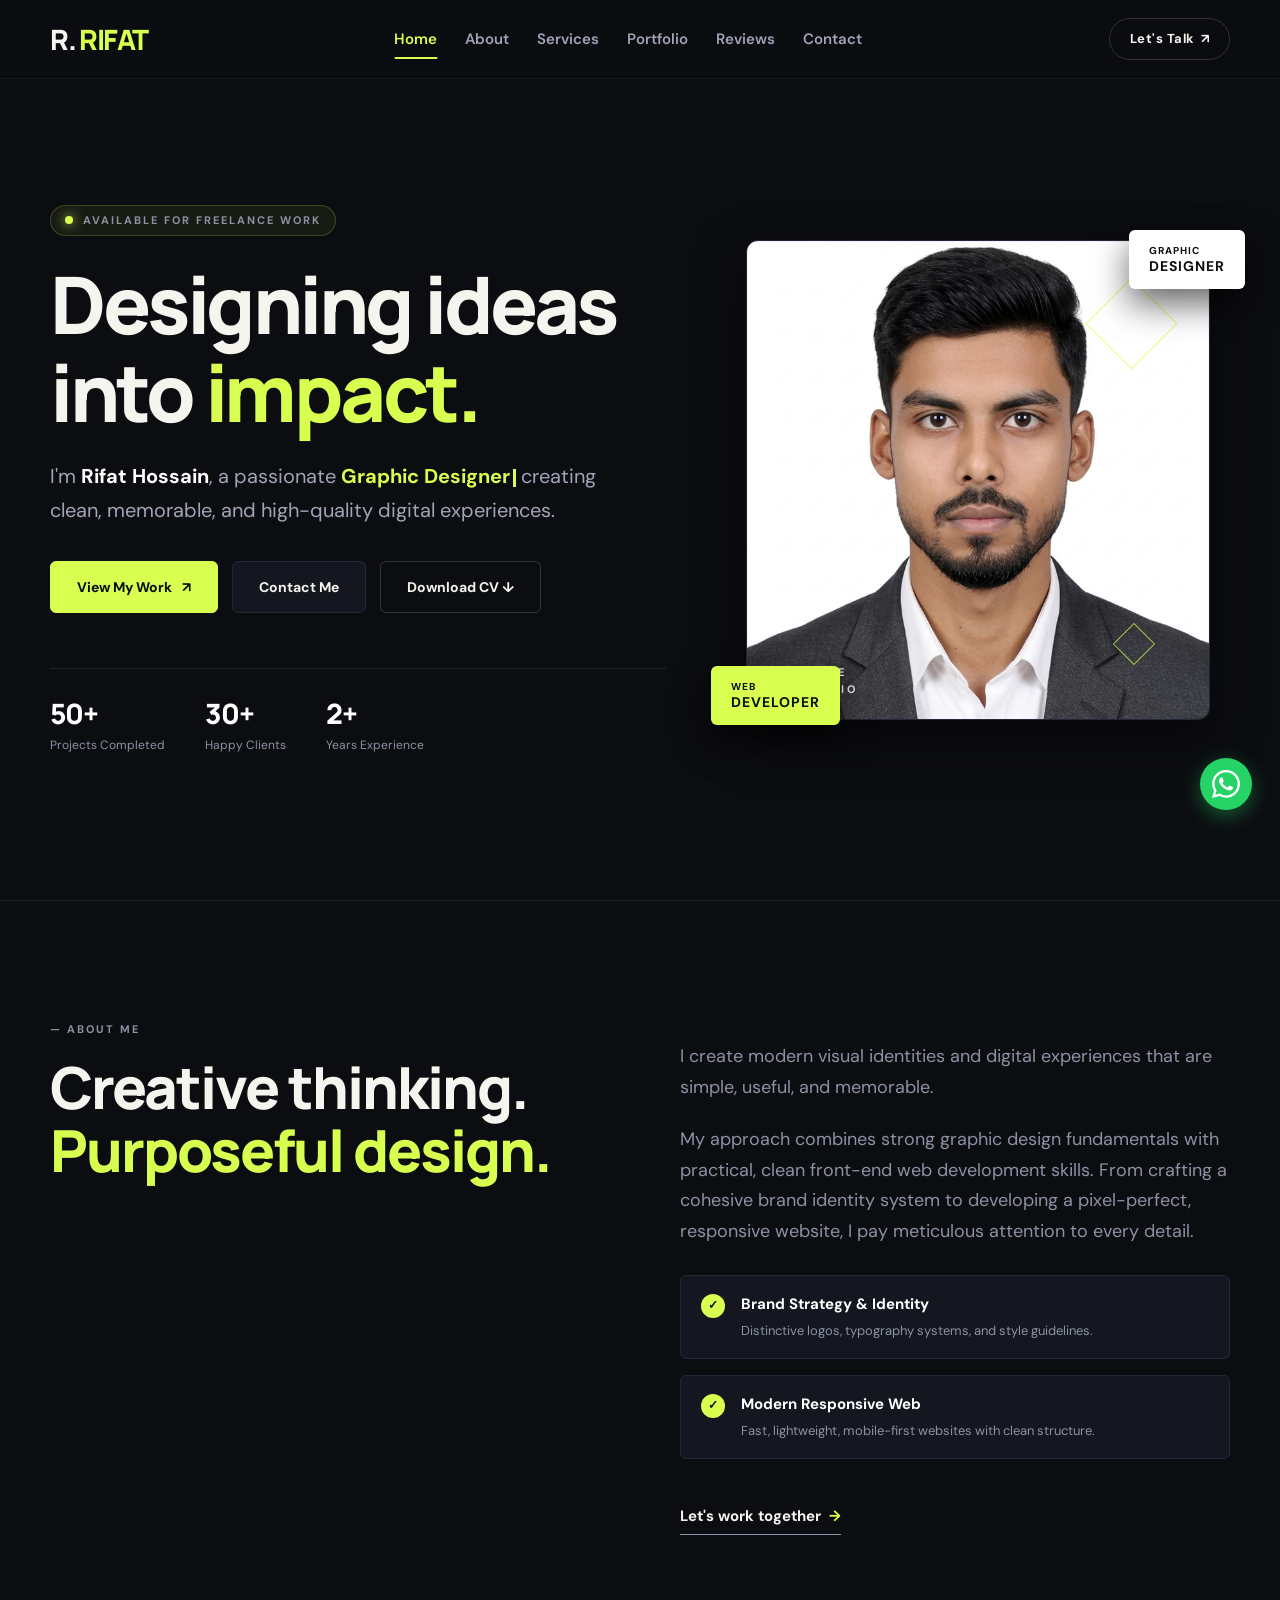
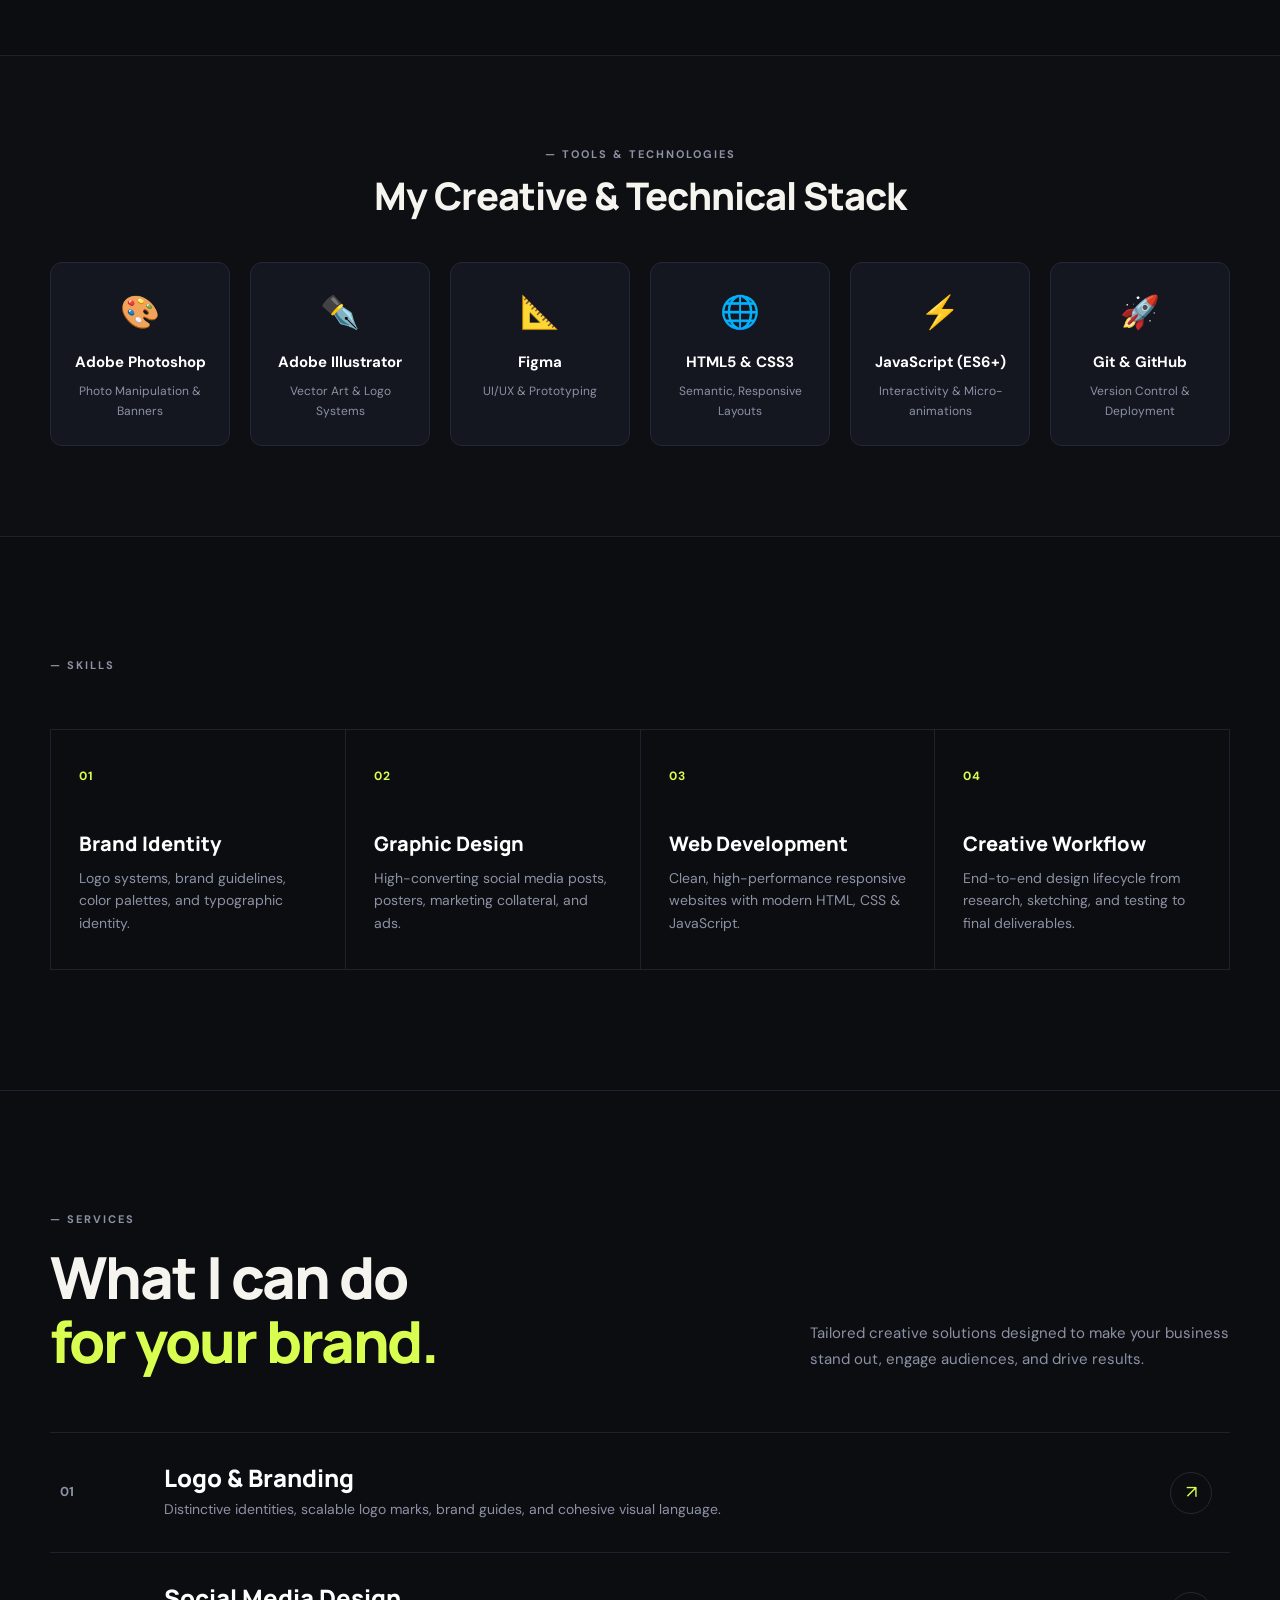
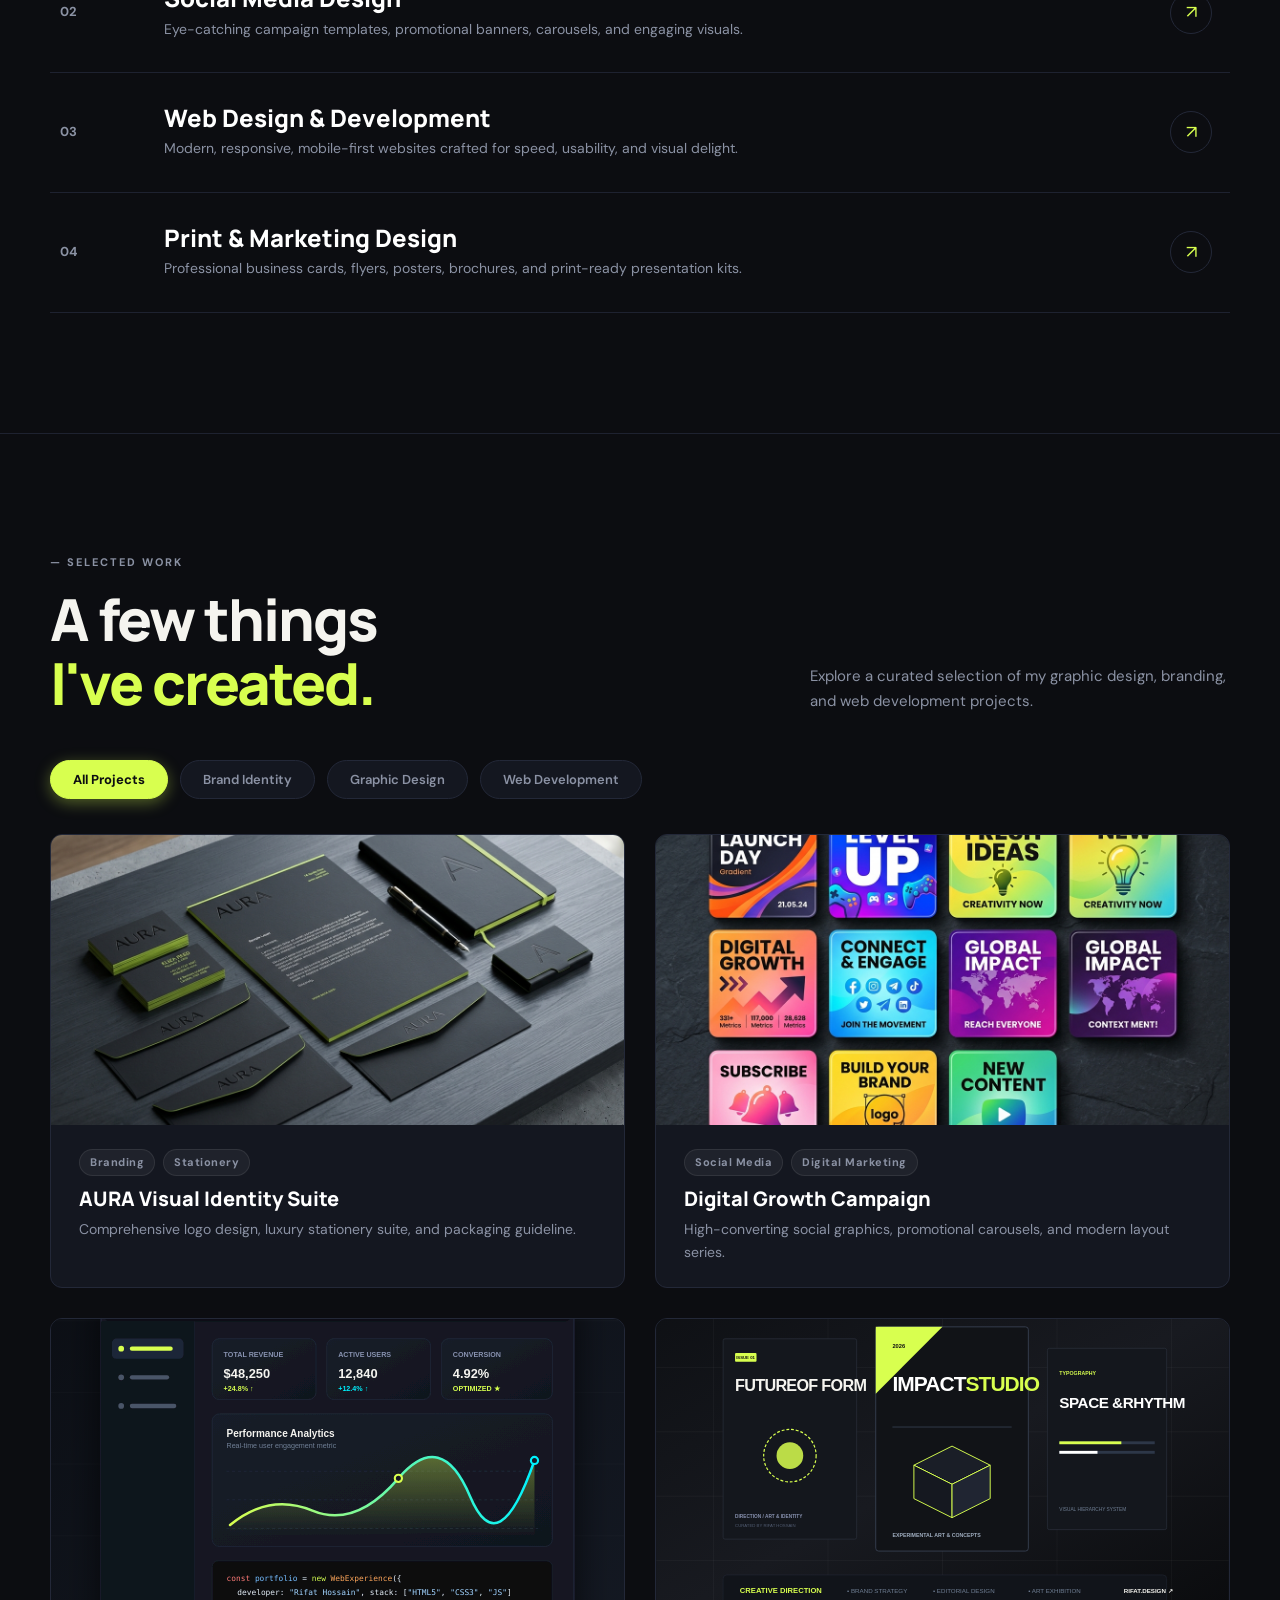
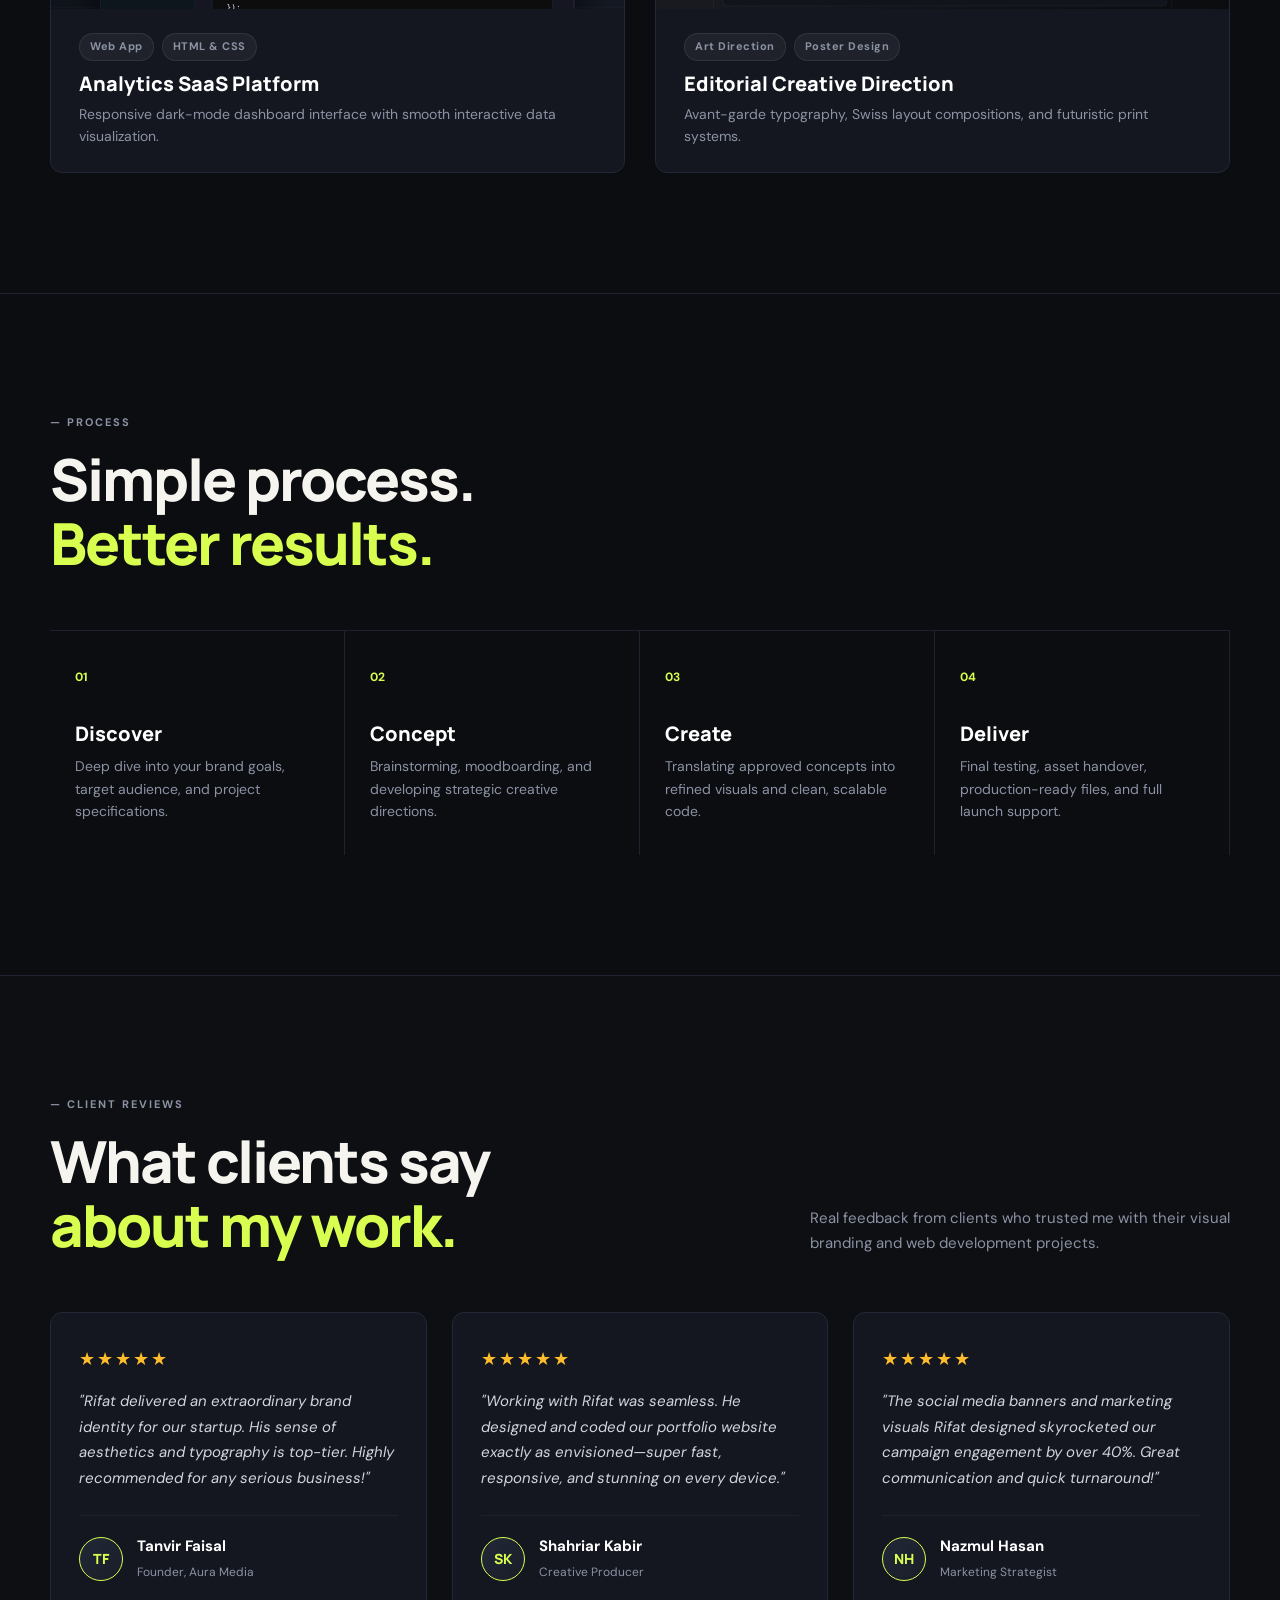
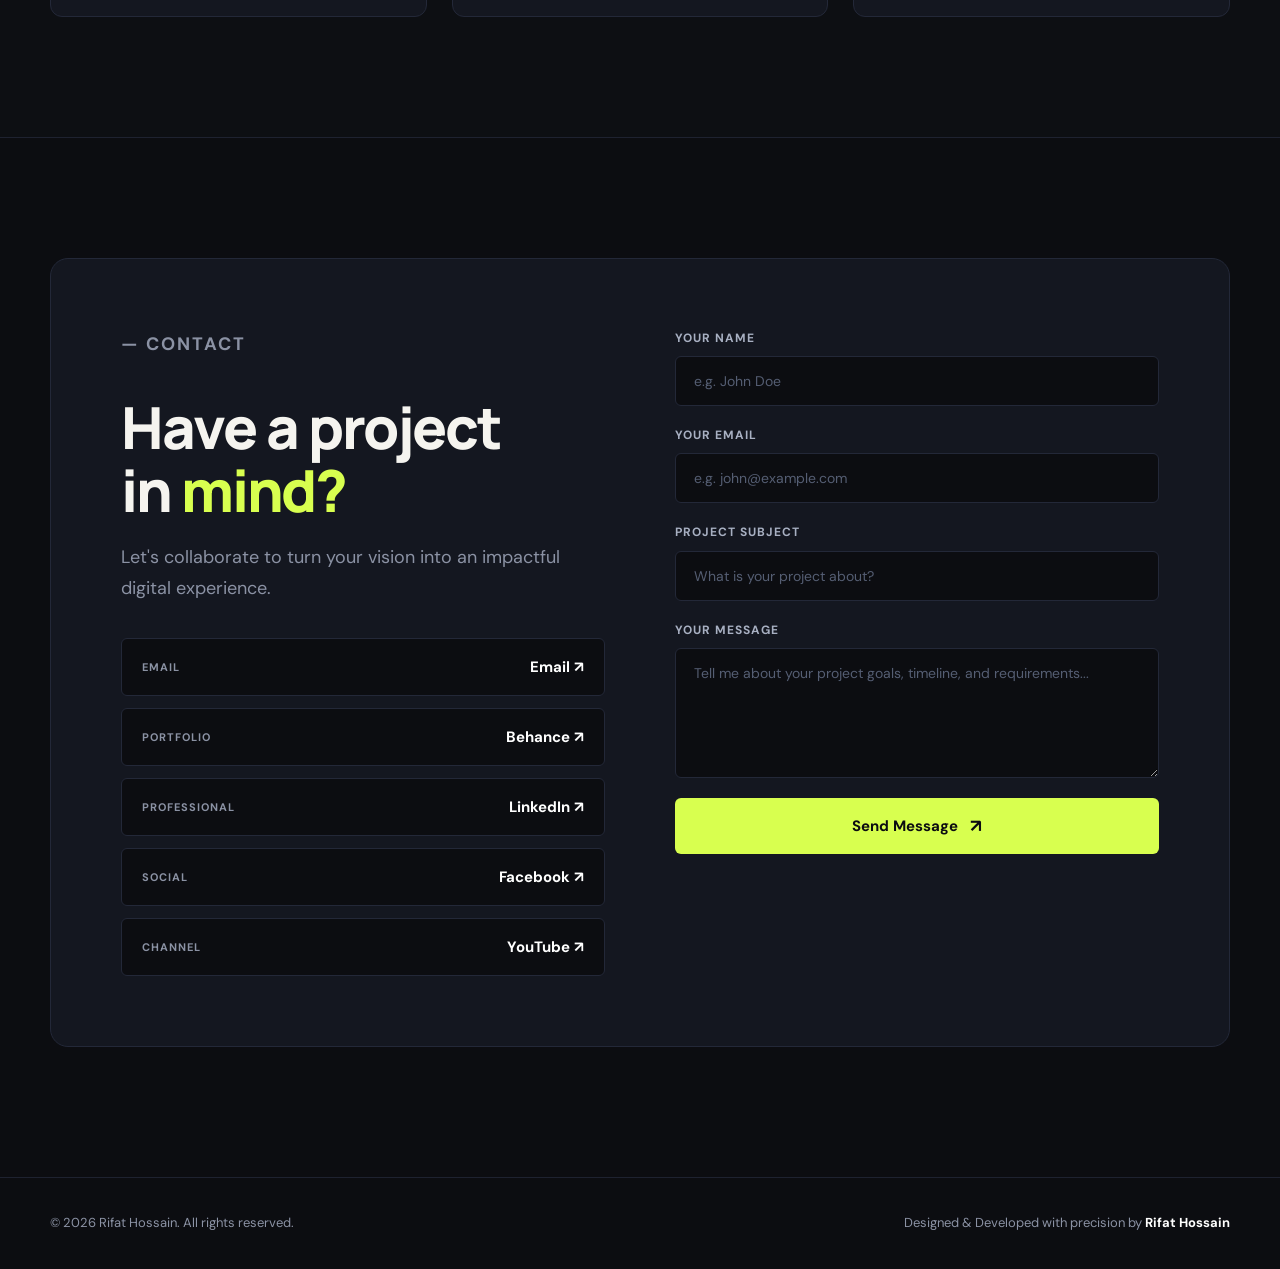
==== commit 2faac38b: "Modernized single-page portfolio with project filters, visual mockups, and performance optimizations" ====
--- a/index.html
+++ b/index.html
@@ -1,256 +1,551 @@
 <!DOCTYPE html>
 <html lang="en">
+
 <head>
   <meta charset="UTF-8">
   <meta name="viewport" content="width=device-width, initial-scale=1.0">
-  <meta name="description" content="Rifat Hossain — Graphic Designer & Web Developer">
-  <title>Rifat Hossain | Portfolio</title>
+  <meta name="description"
+    content="Rifat Hossain — Graphic Designer & Web Developer crafting modern branding, high-impact digital design, and responsive web experiences.">
+  <title>Rifat Hossain | Graphic Designer & Web Developer</title>
   <link rel="stylesheet" href="style.css">
+  <link rel="icon" type="image/png" href="favicon.png">
+  <link rel="shortcut icon" type="image/x-icon" href="favicon.ico">
+  <link rel="apple-touch-icon" href="favicon.png">
+
+  <!-- Open Graph / Facebook -->
+  <meta property="og:type" content="website">
+  <meta property="og:title" content="Rifat Hossain | Graphic Designer & Web Developer">
+  <meta property="og:description"
+    content="Graphic Designer & Web Developer creating clean, memorable, and high-impact digital experiences.">
+  <meta property="og:image" content="image/Rifat.png">
+
+  <!-- Twitter -->
+  <meta name="twitter:card" content="summary_large_image">
+  <meta name="twitter:title" content="Rifat Hossain | Graphic Designer & Web Developer">
+  <meta name="twitter:description"
+    content="Graphic Designer & Web Developer creating clean, memorable, and high-impact digital experiences.">
+  <meta name="twitter:image" content="image/Rifat.png">
 </head>
+
 <body>
-
-<header class="header">
-  <div class="container nav">
-    <a href="#home" class="logo">R.<b> RIFAT</b></a>
-    <nav class="menu">
-      <a href="Home.html" target="_blank">Home</a>
-      <a href="About.html" target="_blank">About</a>
-      <a href="Services.html"target="_blank">Services</a>
-      <a href="Portfolio.html"target="_blank">Portfolio</a>
-      <a href="Contact.html"target="_blank">Contact</a>
-    </nav>
-    <a href="#contact" class="nav-btn">Let's Talk <span>↗</span></a>
+  <!-- Scroll Progress Indicator -->
+  <div id="progress-bar"></div>
+
+  <!-- Header & Navigation -->
+  <header class="header">
+    <div class="container nav">
+      <a href="#home" class="logo">R.<b> RIFAT</b></a>
+      <nav class="menu" id="nav-menu">
+        <a href="#home" class="nav-link active">Home</a>
+        <a href="#about" class="nav-link">About</a>
+        <a href="#services" class="nav-link">Services</a>
+        <a href="#portfolio" class="nav-link">Portfolio</a>
+        <a href="#testimonials" class="nav-link">Reviews</a>
+        <a href="#contact" class="nav-link">Contact</a>
+      </nav>
+      <button class="hamburger" id="hamburger" aria-label="Toggle navigation menu">
+        <span></span>
+        <span></span>
+        <span></span>
+      </button>
+      <a href="#contact" class="nav-btn">Let's Talk <span>↗</span></a>
+    </div>
+  </header>
+
+  <main>
+    <!-- HERO SECTION -->
+    <section class="hero" id="home">
+      <div class="container hero-grid">
+        <div class="hero-content" data-animate data-delay="100">
+          <p class="eyebrow"><span class="pulse-dot"></span> AVAILABLE FOR FREELANCE WORK</p>
+          <h1>Designing ideas<br>into <em>impact.</em></h1>
+          <p class="hero-text">
+            I'm <strong>Rifat Hossain</strong>, a passionate <span id="typing-text">Graphic Designer</span><span
+              class="typing-cursor"></span>
+            creating clean, memorable, and high-quality digital experiences.
+          </p>
+          <div class="hero-actions">
+            <a href="#portfolio" class="btn primary">View My Work <span>↗</span></a>
+            <a href="#contact" class="btn secondary">Contact Me</a>
+            <a href="cv/Rifat-CV.pdf" download="Rifat-CV.pdf" class="btn outline">Download CV ↓</a>
+          </div>
+          <div class="stats">
+            <div><strong>50+</strong><small>Projects Completed</small></div>
+            <div><strong>30+</strong><small>Happy Clients</small></div>
+            <div><strong>2+</strong><small>Years Experience</small></div>
+          </div>
+        </div>
+
+        <div class="hero-art" data-animate="fade-right" data-delay="300">
+          <div class="art-box">
+            <div class="art-grid"></div>
+            <img src="image/Rifat.png" alt="Rifat Hossain - Graphic Designer & Web Developer" class="profile-photo"
+              loading="eager">
+            <p>CREATIVE<br>PORTFOLIO</p>
+            <i class="shape one"></i><i class="shape two"></i>
+          </div>
+          <div class="float-card one">GRAPHIC<br><b>DESIGNER</b></div>
+          <div class="float-card two">WEB<br><b>DEVELOPER</b></div>
+        </div>
+      </div>
+    </section>
+
+    <!-- ABOUT SECTION -->
+    <section class="section" data-animate id="about">
+      <div class="container split">
+        <div>
+          <p class="label">— ABOUT ME</p>
+          <h2>Creative thinking.<br><em>Purposeful design.</em></h2>
+        </div>
+        <div class="copy">
+          <p>
+            I create modern visual identities and digital experiences that are simple, useful, and memorable.
+          </p>
+          <p>
+            My approach combines strong graphic design fundamentals with practical, clean front-end web development
+            skills. From crafting a cohesive brand identity system to developing a pixel-perfect, responsive website, I
+            pay meticulous attention to every detail.
+          </p>
+          <div class="about-highlights">
+            <div class="highlight-item">
+              <span class="check-icon">✓</span>
+              <div>
+                <strong>Brand Strategy & Identity</strong>
+                <p>Distinctive logos, typography systems, and style guidelines.</p>
+              </div>
+            </div>
+            <div class="highlight-item">
+              <span class="check-icon">✓</span>
+              <div>
+                <strong>Modern Responsive Web</strong>
+                <p>Fast, lightweight, mobile-first websites with clean structure.</p>
+              </div>
+            </div>
+          </div>
+          <a class="text-link" href="#contact">Let's work together <span>→</span></a>
+        </div>
+      </div>
+    </section>
+
+    <!-- TOOLS & TECH STACK TICKER -->
+    <section class="section tools-section" data-animate>
+      <div class="container">
+        <p class="label text-center">— TOOLS &amp; TECHNOLOGIES</p>
+        <h3 class="tools-heading text-center">My Creative &amp; Technical Stack</h3>
+
+        <div class="tools-grid">
+          <div class="tool-card">
+            <span class="tool-icon">🎨</span>
+            <strong>Adobe Photoshop</strong>
+            <small>Photo Manipulation &amp; Banners</small>
+          </div>
+          <div class="tool-card">
+            <span class="tool-icon">✒️</span>
+            <strong>Adobe Illustrator</strong>
+            <small>Vector Art &amp; Logo Systems</small>
+          </div>
+          <div class="tool-card">
+            <span class="tool-icon">📐</span>
+            <strong>Figma</strong>
+            <small>UI/UX &amp; Prototyping</small>
+          </div>
+          <div class="tool-card">
+            <span class="tool-icon">🌐</span>
+            <strong>HTML5 &amp; CSS3</strong>
+            <small>Semantic, Responsive Layouts</small>
+          </div>
+          <div class="tool-card">
+            <span class="tool-icon">⚡</span>
+            <strong>JavaScript (ES6+)</strong>
+            <small>Interactivity &amp; Micro-animations</small>
+          </div>
+          <div class="tool-card">
+            <span class="tool-icon">🚀</span>
+            <strong>Git &amp; GitHub</strong>
+            <small>Version Control &amp; Deployment</small>
+          </div>
+        </div>
+      </div>
+    </section>
+
+    <!-- SKILLS SECTION -->
+    <section class="section skills" data-animate>
+      <div class="container">
+        <p class="label">— SKILLS</p>
+        <div class="skill-grid">
+          <article data-animate data-delay="0">
+            <span>01</span>
+            <h3>Brand Identity</h3>
+            <p>Logo systems, brand guidelines, color palettes, and typographic identity.</p>
+          </article>
+          <article data-animate data-delay="100">
+            <span>02</span>
+            <h3>Graphic Design</h3>
+            <p>High-converting social media posts, posters, marketing collateral, and ads.</p>
+          </article>
+          <article data-animate data-delay="200">
+            <span>03</span>
+            <h3>Web Development</h3>
+            <p>Clean, high-performance responsive websites with modern HTML, CSS &amp; JavaScript.</p>
+          </article>
+          <article data-animate data-delay="300">
+            <span>04</span>
+            <h3>Creative Workflow</h3>
+            <p>End-to-end design lifecycle from research, sketching, and testing to final deliverables.</p>
+          </article>
+        </div>
+      </div>
+    </section>
+
+    <!-- SERVICES SECTION -->
+    <section class="section" data-animate id="services">
+      <div class="container">
+        <div class="section-top">
+          <div>
+            <p class="label">— SERVICES</p>
+            <h2>What I can do<br><em>for your brand.</em></h2>
+          </div>
+          <p class="intro">Tailored creative solutions designed to make your business stand out, engage audiences, and
+            drive results.</p>
+        </div>
+        <div class="service-list">
+          <article data-animate data-delay="0" class="service-item" data-service-title="Logo & Branding">
+            <span>01</span>
+            <div>
+              <h3>Logo &amp; Branding</h3>
+              <p>Distinctive identities, scalable logo marks, brand guides, and cohesive visual language.</p>
+            </div>
+            <a href="#contact" class="service-arrow" title="Inquire about Logo & Branding"
+              aria-label="Inquire about Logo & Branding">↗</a>
+          </article>
+          <article data-animate data-delay="100" class="service-item" data-service-title="Social Media Design">
+            <span>02</span>
+            <div>
+              <h3>Social Media Design</h3>
+              <p>Eye-catching campaign templates, promotional banners, carousels, and engaging visuals.</p>
+            </div>
+            <a href="#contact" class="service-arrow" title="Inquire about Social Media Design"
+              aria-label="Inquire about Social Media Design">↗</a>
+          </article>
+          <article data-animate data-delay="200" class="service-item" data-service-title="Web Design & Development">
+            <span>03</span>
+            <div>
+              <h3>Web Design &amp; Development</h3>
+              <p>Modern, responsive, mobile-first websites crafted for speed, usability, and visual delight.</p>
+            </div>
+            <a href="#contact" class="service-arrow" title="Inquire about Web Design & Development"
+              aria-label="Inquire about Web Design & Development">↗</a>
+          </article>
+          <article data-animate data-delay="300" class="service-item" data-service-title="Print & Marketing Design">
+            <span>04</span>
+            <div>
+              <h3>Print &amp; Marketing Design</h3>
+              <p>Professional business cards, flyers, posters, brochures, and print-ready presentation kits.</p>
+            </div>
+            <a href="#contact" class="service-arrow" title="Inquire about Print & Marketing Design"
+              aria-label="Inquire about Print & Marketing Design">↗</a>
+          </article>
+        </div>
+      </div>
+    </section>
+
+    <!-- PORTFOLIO SECTION -->
+    <section class="section" data-animate id="portfolio">
+      <div class="container">
+        <div class="section-top">
+          <div>
+            <p class="label">— SELECTED WORK</p>
+            <h2>A few things<br><em>I've created.</em></h2>
+          </div>
+          <p class="intro">Explore a curated selection of my graphic design, branding, and web development projects.</p>
+        </div>
+
+        <!-- Project Filter Buttons -->
+        <div class="portfolio-filters">
+          <button type="button" class="filter-btn active" data-filter="all">All Projects</button>
+          <button type="button" class="filter-btn" data-filter="brand">Brand Identity</button>
+          <button type="button" class="filter-btn" data-filter="graphic">Graphic Design</button>
+          <button type="button" class="filter-btn" data-filter="web">Web Development</button>
+        </div>
+
+        <div class="projects-grid" id="projects-container">
+          <!-- Project 1: Brand Identity -->
+          <article class="project-card" data-category="brand" data-project-id="p1">
+            <div class="project-art">
+              <img src="image/project_brand.jpg" alt="AURA Brand Identity System" loading="lazy">
+              <div class="project-overlay">
+                <span class="preview-btn">VIEW DETAILS ↗</span>
+              </div>
+            </div>
+            <div class="project-info">
+              <div class="project-tags">
+                <span class="tag">Branding</span>
+                <span class="tag">Stationery</span>
+              </div>
+              <h3>AURA Visual Identity Suite</h3>
+              <p>Comprehensive logo design, luxury stationery suite, and packaging guideline.</p>
+            </div>
+          </article>
+
+          <!-- Project 2: Social Media Campaign -->
+          <article class="project-card" data-category="graphic" data-project-id="p2">
+            <div class="project-art">
+              <img src="image/project_social.jpg" alt="Digital Growth Social Media Campaign" loading="lazy">
+              <div class="project-overlay">
+                <span class="preview-btn">VIEW DETAILS ↗</span>
+              </div>
+            </div>
+            <div class="project-info">
+              <div class="project-tags">
+                <span class="tag">Social Media</span>
+                <span class="tag">Digital Marketing</span>
+              </div>
+              <h3>Digital Growth Campaign</h3>
+              <p>High-converting social graphics, promotional carousels, and modern layout series.</p>
+            </div>
+          </article>
+
+          <!-- Project 3: Web Development -->
+          <article class="project-card" data-category="web" data-project-id="p3">
+            <div class="project-art">
+              <img src="image/project_web.svg" alt="SaaS Analytics Dashboard UI & Web App" loading="lazy">
+              <div class="project-overlay">
+                <span class="preview-btn">VIEW DETAILS ↗</span>
+              </div>
+            </div>
+            <div class="project-info">
+              <div class="project-tags">
+                <span class="tag">Web App</span>
+                <span class="tag">HTML &amp; CSS</span>
+              </div>
+              <h3>Analytics SaaS Platform</h3>
+              <p>Responsive dark-mode dashboard interface with smooth interactive data visualization.</p>
+            </div>
+          </article>
+
+          <!-- Project 4: Creative Direction -->
+          <article class="project-card" data-category="graphic brand" data-project-id="p4">
+            <div class="project-art">
+              <img src="image/project_creative.svg" alt="Editorial Art Direction & Poster Design" loading="lazy">
+              <div class="project-overlay">
+                <span class="preview-btn">VIEW DETAILS ↗</span>
+              </div>
+            </div>
+            <div class="project-info">
+              <div class="project-tags">
+                <span class="tag">Art Direction</span>
+                <span class="tag">Poster Design</span>
+              </div>
+              <h3>Editorial Creative Direction</h3>
+              <p>Avant-garde typography, Swiss layout compositions, and futuristic print systems.</p>
+            </div>
+          </article>
+        </div>
+      </div>
+    </section>
+
+    <!-- PROCESS SECTION -->
+    <section class="section process" data-animate>
+      <div class="container">
+        <p class="label">— PROCESS</p>
+        <h2>Simple process.<br><em>Better results.</em></h2>
+        <div class="process-grid">
+          <article data-animate data-delay="0">
+            <span>01</span>
+            <h3>Discover</h3>
+            <p>Deep dive into your brand goals, target audience, and project specifications.</p>
+          </article>
+          <article data-animate data-delay="100">
+            <span>02</span>
+            <h3>Concept</h3>
+            <p>Brainstorming, moodboarding, and developing strategic creative directions.</p>
+          </article>
+          <article data-animate data-delay="200">
+            <span>03</span>
+            <h3>Create</h3>
+            <p>Translating approved concepts into refined visuals and clean, scalable code.</p>
+          </article>
+          <article data-animate data-delay="300">
+            <span>04</span>
+            <h3>Deliver</h3>
+            <p>Final testing, asset handover, production-ready files, and full launch support.</p>
+          </article>
+        </div>
+      </div>
+    </section>
+
+    <!-- TESTIMONIALS / REVIEWS SECTION -->
+    <section class="section testimonials" data-animate id="testimonials">
+      <div class="container">
+        <div class="section-top">
+          <div>
+            <p class="label">— CLIENT REVIEWS</p>
+            <h2>What clients say<br><em>about my work.</em></h2>
+          </div>
+          <p class="intro">Real feedback from clients who trusted me with their visual branding and web development
+            projects.</p>
+        </div>
+
+        <div class="testimonials-grid">
+          <div class="testimonial-card">
+            <div class="stars">★★★★★</div>
+            <p class="testimonial-text">
+              "Rifat delivered an extraordinary brand identity for our startup. His sense of aesthetics and typography
+              is top-tier. Highly recommended for any serious business!"
+            </p>
+            <div class="client-meta">
+              <div class="client-avatar">TF</div>
+              <div>
+                <strong>Tanvir Faisal</strong>
+                <small>Founder, Aura Media</small>
+              </div>
+            </div>
+          </div>
+
+          <div class="testimonial-card">
+            <div class="stars">★★★★★</div>
+            <p class="testimonial-text">
+              "Working with Rifat was seamless. He designed and coded our portfolio website exactly as envisioned—super
+              fast, responsive, and stunning on every device."
+            </p>
+            <div class="client-meta">
+              <div class="client-avatar">SK</div>
+              <div>
+                <strong>Shahriar Kabir</strong>
+                <small>Creative Producer</small>
+              </div>
+            </div>
+          </div>
+
+          <div class="testimonial-card">
+            <div class="stars">★★★★★</div>
+            <p class="testimonial-text">
+              "The social media banners and marketing visuals Rifat designed skyrocketed our campaign engagement by over
+              40%. Great communication and quick turnaround!"
+            </p>
+            <div class="client-meta">
+              <div class="client-avatar">NH</div>
+              <div>
+                <strong>Nazmul Hasan</strong>
+                <small>Marketing Strategist</small>
+              </div>
+            </div>
+          </div>
+        </div>
+      </div>
+    </section>
+
+    <!-- CONTACT SECTION -->
+    <section class="section contact" data-animate id="contact">
+      <div class="container contact-box">
+        <div class="contact-info">
+          <p class="label">— CONTACT</p>
+          <h2>Have a project<br>in <em>mind?</em></h2>
+          <p>
+            Let's collaborate to turn your vision into an impactful digital experience.
+          </p>
+
+          <div class="contact-links">
+            <a href="mailto:rifatofficial001@gmail.com">
+              <span>EMAIL</span>
+              <strong>Email ↗</strong>
+            </a>
+            <a href="https://www.behance.net/" target="_blank" rel="noopener noreferrer">
+              <span>PORTFOLIO</span>
+              <strong>Behance ↗</strong>
+            </a>
+            <a href="https://www.linkedin.com/in/rifat-h0ssain" target="_blank" rel="noopener noreferrer">
+              <span>PROFESSIONAL</span>
+              <strong>LinkedIn ↗</strong>
+            </a>
+            <a href="https://www.facebook.com/share/1D5GWRHSAw" target="_blank" rel="noopener noreferrer">
+              <span>SOCIAL</span>
+              <strong>Facebook ↗</strong>
+            </a>
+            <a href="https://www.youtube.com/@reelgeniusbd" target="_blank" rel="noopener noreferrer">
+              <span>CHANNEL</span>
+              <strong>YouTube ↗</strong>
+            </a>
+          </div>
+        </div>
+
+        <!-- Contact Form -->
+        <div class="contact-form">
+          <form id="contact-form">
+            <div class="form-group">
+              <label for="name">Your Name</label>
+              <input type="text" id="name" name="name" placeholder="e.g. John Doe" required autocomplete="name">
+            </div>
+
+            <div class="form-group">
+              <label for="email">Your Email</label>
+              <input type="email" id="email" name="email" placeholder="e.g. john@example.com" required
+                autocomplete="email">
+            </div>
+
+            <div class="form-group">
+              <label for="subject">Project Subject</label>
+              <input type="text" id="subject" name="subject" placeholder="What is your project about?" required>
+            </div>
+
+            <div class="form-group">
+              <label for="message">Your Message</label>
+              <textarea id="message" name="message" rows="5"
+                placeholder="Tell me about your project goals, timeline, and requirements..." required></textarea>
+            </div>
+
+            <button type="submit" class="form-btn">
+              <span>Send Message</span>
+              <span class="btn-arrow">↗</span>
+            </button>
+
+            <div id="form-status" role="alert"></div>
+          </form>
+        </div>
+      </div>
+    </section>
+  </main>
+
+  <!-- Project Details Lightbox Modal -->
+  <div class="project-modal" id="project-modal" aria-hidden="true" role="dialog">
+    <div class="modal-backdrop" id="modal-backdrop"></div>
+    <div class="modal-dialog">
+      <button class="modal-close" id="modal-close" aria-label="Close modal">✕</button>
+      <div class="modal-media">
+        <img id="modal-img" src="" alt="Project Preview">
+      </div>
+      <div class="modal-body">
+        <div class="modal-tags" id="modal-tags"></div>
+        <h3 id="modal-title">Project Title</h3>
+        <p id="modal-desc">Project Description</p>
+        <div class="modal-actions">
+          <a href="#contact" class="btn primary" id="modal-inquire-btn">Discuss Similar Project <span>↗</span></a>
+        </div>
+      </div>
+    </div>
   </div>
-</header>
-
-<main>
-  <section class="hero" id="home">
-    <div class="container hero-grid">
-      <div class="hero-content">
-        <p class="eyebrow"><span></span> AVAILABLE FOR FREELANCE WORK</p>
-        <h1>Designing ideas<br>into <em>impact.</em></h1>
-        <p class="hero-text">
-          I'm <strong>Rifat Hossain</strong>, a Graphic Designer & Web Developer
-          creating clean, memorable and high-quality digital experiences.
-        </p>
-        <div class="hero-actions">
-          <a href="#portfolio" class="btn primary">View My Work <span>↗</span></a>
-          <a href="#contact" class="btn secondary">Contact Me</a>
-        </div>
-        <div class="stats">
-          <div><strong>50+</strong><small>Projects</small></div>
-          <div><strong>30+</strong><small>Clients</small></div>
-          <div><strong>2+</strong><small>Years Experience</small></div>
-        </div>
-      </div>
-
-      <div class="hero-art">
-        <div class="art-box">
-          <div class="art-grid"></div>
-          <!-- images/profile.jpg -->
-          <img src="image/Rifat.png" alt="Rifat Hossain" class="profile-photo">
-          <p>CREATIVE<br>PORTFOLIO</p>
-          <i class="shape one"></i><i class="shape two"></i>
-        </div>
-        <div class="float-card one">GRAPHIC<br><b>DESIGNER</b></div>
-        <div class="float-card two">WEB<br><b>DEVELOPER</b></div>
-      </div>
+
+  <!-- Footer -->
+  <footer>
+    <div class="container footer">
+      <p>© 2026 Rifat Hossain. All rights reserved.</p>
+      <p>Designed &amp; Developed with precision by <strong>Rifat Hossain</strong></p>
     </div>
-  </section>
-
-  <section class="section" id="about">
-    <div class="container split">
-      <div>
-        <p class="label">— ABOUT ME</p>
-        <h2>Creative thinking.<br><em>Purposeful design.</em></h2>
-      </div>
-      <div class="copy">
-        <p>I create modern visual identities and digital experiences that are simple, useful and memorable.</p>
-        <p>My approach combines strong design fundamentals with practical web development skills. From a logo to a complete website, I care about every detail.</p>
-        <a class="text-link" href="#contact">Let's work together <span>→</span></a>
-      </div>
-    </div>
-  </section>
-
-  <section class="section skills">
-    <div class="container">
-      <p class="label">— SKILLS</p>
-      <div class="skill-grid">
-        <article><span>01</span><h3>Brand Identity</h3><p>Logo systems, visual identity and brand direction.</p></article>
-        <article><span>02</span><h3>Graphic Design</h3><p>Social media, posters, banners and marketing visuals.</p></article>
-        <article><span>03</span><h3>Web Development</h3><p>Clean, responsive websites with HTML and CSS.</p></article>
-        <article><span>04</span><h3>Adobe Creative</h3><p>Professional workflow with Illustrator and Photoshop.</p></article>
-      </div>
-    </div>
-  </section>
-
-  <section class="section" id="services">
-    <div class="container">
-      <div class="section-top">
-        <div><p class="label">— SERVICES</p><h2>What I can do<br><em>for your brand.</em></h2></div>
-        <p class="intro">Professional creative solutions built around your goals, audience and brand.</p>
-      </div>
-      <div class="service-list">
-        <article><span>01</span><div><h3>Logo & Branding</h3><p>Distinctive identities that make brands recognizable.</p></div><b>↗</b></article>
-        <article><span>02</span><div><h3>Social Media Design</h3><p>Eye-catching content designed for engagement.</p></div><b>↗</b></article>
-        <article><span>03</span><div><h3>Web Design & Development</h3><p>Modern responsive websites with clean structure.</p></div><b>↗</b></article>
-        <article><span>04</span><div><h3>Print & Marketing Design</h3><p>Professional posters, flyers and business materials.</p></div><b>↗</b></article>
-      </div>
-    </div>
-  </section>
-
-  <section class="section" id="portfolio">
-    <div class="container">
-      <div class="section-top">
-        <div><p class="label">— SELECTED WORK</p><h2>A few things<br><em>I've created.</em></h2></div>
-        <p class="intro">Replace the demo cards with your real projects later.</p>
-      </div>
-      <div class="projects">
-        <article class="project large">
-          <div class="project-art art1">
-            <!-- এখানে project1.jpg এর জায়গায় তোমার Brand Identity প্রজেক্টের ছবি বসাও -->
-            <img src="images/project1.jpg" alt="Brand Identity">
-          </div>
-          <h3>Brand Identity</h3>
-          <p>Logo & Visual System</p>
-        </article>
-        <article class="project">
-          <div class="project-art art2">
-            <img src="images/project2.jpg" alt="Social Media Campaign">
-          </div>
-          <h3>Social Media Campaign</h3>
-          <p>Digital Design</p>
-        </article>
-        <article class="project">
-          <div class="project-art art3">
-            <img src="images/project3.jpg" alt="Portfolio Website">
-          </div>
-          <h3>Portfolio Website</h3>
-          <p>Web Design & Development</p>
-        </article>
-        <article class="project wide">
-          <div class="project-art art4">
-            <img src="images/project4.jpg" alt="Creative Direction">
-          </div>
-          <h3>Creative Direction</h3>
-          <p>Art Direction & Graphic Design</p>
-        </article>
-      </div>
-    </div>
-  </section>
-
-  <section class="section process">
-    <div class="container">
-      <p class="label">— PROCESS</p>
-      <h2>Simple process.<br><em>Better results.</em></h2>
-      <div class="process-grid">
-        <article><span>01</span><h3>Discover</h3><p>Understand the goal, audience and requirements.</p></article>
-        <article><span>02</span><h3>Concept</h3><p>Develop a clear creative direction and ideas.</p></article>
-        <article><span>03</span><h3>Create</h3><p>Turn the selected direction into polished work.</p></article>
-        <article><span>04</span><h3>Deliver</h3><p>Provide organized, high-quality final files.</p></article>
-      </div>
-    </div>
-  </section>
-
-  <section class="section contact" id="contact">
-  <div class="container contact-box">
-
-    <div class="contact-info">
-      <p class="label">— CONTACT</p>
-
-      <h2>Have a project<br>in <em>mind?</em></h2>
-
-      <p>
-        Let's turn your idea into something people remember.
-      </p>
-
-      <div class="contact-links">
-        <a href="mailto:rifatofficial001@email.com">EMAIL ↗</a>
-        <a href="#">Behance ↗</a>
-        <a href="https://www.linkedin.com/in/rifat-h0ssain" target="_blank">
-          LinkedIn ↗
-        </a>
-        <a href="https://www.facebook.com/share/1D5GWRHSAw" target="_blank">
-          Facebook ↗
-        </a>
-        <a href="https://www.youtube.com/@reelgeniusbd" target="_blank">
-          Youtube ↗
-        </a>
-      </div>
-    </div>
-
-    <!-- EmailJS Contact Form -->
-    <div class="contact-form">
-
-      <form id="contact-form">
-
-        <div class="form-group">
-          <label for="name">YOUR NAME</label>
-          <input
-            type="text"
-            id="name"
-            name="name"
-            placeholder="Enter your name"
-            required
-          >
-        </div>
-
-        <div class="form-group">
-          <label for="email">YOUR EMAIL</label>
-          <input
-            type="email"
-            id="email"
-            name="email"
-            placeholder="Enter your email"
-            required
-          >
-        </div>
-
-        <div class="form-group">
-          <label for="subject">Subject</label>
-          <input
-            type="text"
-            id="subject"
-            name="subject"
-            placeholder="What is your project about?"
-            required
-          >
-        </div>
-
-        <div class="form-group">
-          <label for="message">Message</label>
-          <textarea
-            id="message"
-            name="message"
-            rows="6"
-            placeholder="Tell me about your project..."
-            required
-          ></textarea>
-        </div>
-
-        <button type="submit" class="form-btn">
-          Send Message <span>↗</span>
-        </button>
-
-        <p id="form-status"></p>
-
-      </form>
-
-    </div>
-
-  </div>
-</section>
-</main>
-
-<footer>
-  <div class="container footer">
-    <p>© 2026 Rifat Hossain. All rights reserved.</p>
-    <p>Designed & Developed by <strong> Rifat Hossain</strong></p>
-  </div>
-</footer>
-
-<script src="https://cdn.jsdelivr.net/npm/@emailjs/browser@4/dist/email.min.js"></script>
-<script src="script.js"></script>
-
+  </footer>
+
+  <!-- Scripts -->
+  <script src="https://cdn.jsdelivr.net/npm/@emailjs/browser@4/dist/email.min.js"></script>
+  <script src="script.js"></script>
+
+  <!-- Floating Buttons -->
+  <a href="#home" class="back-to-top" id="back-to-top" aria-label="Back to top">↑</a>
+  <a href="https://api.whatsapp.com/send?phone=8801700000000&text=Hello%20Rifat%2C%20I%20would%20like%20to%20discuss%20a%20project!"
+    class="whatsapp-btn" target="_blank" rel="noopener noreferrer" aria-label="Chat on WhatsApp">
+    <svg viewBox="0 0 24 24" xmlns="http://www.w3.org/2000/svg">
+      <path
+        d="M17.472 14.382c-.297-.149-1.758-.867-2.03-.967-.273-.099-.471-.148-.67.15-.197.297-.767.966-.94 1.164-.173.199-.347.223-.644.075-.297-.15-1.255-.463-2.39-1.475-.883-.788-1.48-1.761-1.653-2.059-.173-.297-.018-.458.13-.606.134-.133.298-.347.446-.52.149-.174.198-.298.298-.497.099-.198.05-.371-.025-.52-.075-.149-.669-1.612-.916-2.207-.242-.579-.487-.5-.669-.51-.173-.008-.371-.01-.57-.01-.198 0-.52.074-.792.372-.272.297-1.04 1.016-1.04 2.479 0 1.462 1.065 2.875 1.213 3.074.149.198 2.096 3.2 5.077 4.487.709.306 1.262.489 1.694.625.712.227 1.36.195 1.871.118.571-.085 1.758-.719 2.006-1.413.248-.694.248-1.289.173-1.413-.074-.124-.272-.198-.57-.347m-5.421 7.403h-.004a9.87 9.87 0 01-5.031-1.378l-.361-.214-3.741.982.998-3.648-.235-.374a9.86 9.86 0 01-1.51-5.26c.001-5.45 4.436-9.884 9.888-9.884 2.64 0 5.122 1.03 6.988 2.898a9.825 9.825 0 012.893 6.994c-.003 5.45-4.437 9.884-9.885 9.884m8.413-18.297A11.815 11.815 0 0012.05 0C5.495 0 .16 5.335.157 11.892c0 2.096.547 4.142 1.588 5.945L.057 24l6.305-1.654a11.882 11.882 0 005.683 1.448h.005c6.554 0 11.89-5.335 11.893-11.893a11.821 11.821 0 00-3.48-8.413z" />
+    </svg>
+  </a>
 </body>
+
 </html>
--- a/style.css
+++ b/style.css
@@ -1,1229 +1,1611 @@
-@import url('https://fonts.googleapis.com/css2?family=DM+Sans:wght@400;500;600;700&family=Manrope:wght@600;700;800&display=swap');
+@import url('https://fonts.googleapis.com/css2?family=DM+Sans:ital,opsz,wght@0,9..40,400;0,9..40,500;0,9..40,600;0,9..40,700;1,9..40,400&family=Manrope:wght@500;600;700;800&display=swap');
 
 :root {
-    --bg: #1a1919;
-    --card: #111;
-    --card2: #151515;
-    --text: #f5f4ef;
-    --muted: #9a9a94;
-    --line: #292929;
-    --accent: #d8ff4f;
-    --max: 1180px;
+  --bg: #0c0d11;
+  --bg-alt: #101217;
+  --card: #141720;
+  --card-hover: #191d28;
+  --card-border: #232838;
+  --text: #f5f4ef;
+  --muted: #8b92a4;
+  --line: #1e2230;
+  --accent: #d8ff4f;
+  --accent-soft: rgba(216, 255, 79, 0.12);
+  --accent-glow: rgba(216, 255, 79, 0.35);
+  --cyan: #0dc5de;
+  --max: 1180px;
+  --radius-sm: 6px;
+  --radius-md: 12px;
+  --radius-lg: 18px;
+  --transition: 0.3s cubic-bezier(0.22, 1, 0.36, 1);
 }
 
 * {
-    margin: 0;
-    padding: 0;
-    box-sizing: border-box;
+  margin: 0;
+  padding: 0;
+  box-sizing: border-box;
 }
 
 html {
-    scroll-behavior: smooth;
+  scroll-behavior: smooth;
 }
 
 body {
-    background: var(--bg);
-    color: var(--text);
-    font-family: "DM Sans", sans-serif;
-    line-height: 1.6;
+  background: var(--bg);
+  color: var(--text);
+  font-family: "DM Sans", sans-serif;
+  line-height: 1.6;
+  overflow-x: hidden;
+  -webkit-font-smoothing: antialiased;
 }
 
 a {
-    text-decoration: none;
-    color: inherit;
+  text-decoration: none;
+  color: inherit;
+}
+
+img {
+  max-width: 100%;
+  display: block;
 }
 
 .container {
-    width: min(var(--max), calc(100% - 48px));
-    margin: auto;
-}
-
-
-/* =========================
-   HEADER / NAVBAR
-========================= */
-
+  width: min(var(--max), calc(100% - 48px));
+  margin: auto;
+}
+
+/* =========================
+   SCROLL PROGRESS BAR
+========================= */
+#progress-bar {
+  position: fixed;
+  top: 0;
+  left: 0;
+  height: 3px;
+  width: 0%;
+  background: linear-gradient(90deg, var(--accent), var(--cyan));
+  z-index: 9999;
+  transition: width 0.08s linear;
+  box-shadow: 0 0 10px var(--accent-glow);
+}
+
+/* =========================
+   HEADER & NAVBAR
+========================= */
 .header {
-    position: fixed;
-    top: 0;
-    width: 100%;
-    z-index: 50;
-    background: rgba(8, 8, 8, 0.82);
-    backdrop-filter: blur(16px);
-    border-bottom: 1px solid #181818;
+  position: fixed;
+  top: 0;
+  width: 100%;
+  z-index: 100;
+  background: rgba(12, 13, 17, 0.85);
+  backdrop-filter: blur(18px);
+  -webkit-backdrop-filter: blur(18px);
+  border-bottom: 1px solid rgba(255, 255, 255, 0.05);
+  transition: background 0.3s ease;
 }
 
 .nav {
-    height: 78px;
-    display: flex;
-    align-items: center;
-    justify-content: space-between;
-}
-
-
-/* LOGO */
+  height: 78px;
+  display: flex;
+  align-items: center;
+  justify-content: space-between;
+}
 
 .logo {
-    font: 800 31px "Manrope", sans-serif;
-    letter-spacing: -3px;
-}
-
-
+  font: 800 28px "Manrope", sans-serif;
+  letter-spacing: -1.5px;
+  display: flex;
+  align-items: center;
+  gap: 4px;
+}
 
 .logo b {
-    color: rgb(13, 197, 222);
-    font-size: 30px;
-    letter-spacing: -1px;
-}
-
-
-/* NAV MENU */
+  color: var(--accent);
+  font-size: 28px;
+  font-weight: 800;
+}
 
 .menu {
-    display: flex;
-    gap: 20px;
+  display: flex;
+  gap: 28px;
 }
 
 .menu a {
-    position: relative;
-    font-size: 20px;
-    color: #aaa;
-    transition: 0.3s ease;
-    padding: 5px 0;
-    font-weight: 600;
+  position: relative;
+  font-size: 15px;
+  font-weight: 600;
+  color: #9ea5b8;
+  padding: 8px 0;
+  transition: var(--transition);
 }
 
 .menu a::after {
-    content: "";
-    position: absolute;
-    left: 50%;
-    bottom: 0;
-    width: 0;
-    height: 2px;
-    background: rgb(8, 179, 201);
-    transform: translateX(-50%);
-    transition: width 0.35s ease;
-}
-
-.menu a:hover {
-    color: #ce1616;
-}
-
+  content: "";
+  position: absolute;
+  left: 50%;
+  bottom: 0;
+  width: 0;
+  height: 2px;
+  background: var(--accent);
+  transform: translateX(-50%);
+  transition: width 0.3s ease;
+  border-radius: 2px;
+}
+
+.menu a:hover,
+.menu a.active {
+  color: #ffffff;
+}
+
+.menu a.active::after,
 .menu a:hover::after {
-    width: 100%;
-}
-
-
-/* NAV BUTTON */
+  width: 100%;
+}
+
+.menu a.active {
+  color: var(--accent) !important;
+}
 
 .nav-btn {
-    border: 1px solid #3a3a3a;
-    border-radius: 30px;
-    padding: 10px 17px;
-    font-size: 13px;
-    transition: 0.25s;
+  border: 1px solid rgba(255, 255, 255, 0.15);
+  border-radius: 30px;
+  padding: 10px 20px;
+  font-size: 13px;
+  font-weight: 700;
+  letter-spacing: 0.5px;
+  transition: var(--transition);
+  display: inline-flex;
+  align-items: center;
+  gap: 6px;
 }
 
 .nav-btn:hover {
-    background: var(--accent);
-    color: #111;
-    border-color: var(--accent);
-}
-
+  background: var(--accent);
+  color: #111;
+  border-color: var(--accent);
+  box-shadow: 0 4px 20px var(--accent-glow);
+  transform: translateY(-2px);
+}
+
+.hamburger {
+  display: none;
+  flex-direction: column;
+  justify-content: center;
+  gap: 6px;
+  background: transparent;
+  border: none;
+  cursor: pointer;
+  padding: 8px;
+  z-index: 110;
+}
+
+.hamburger span {
+  display: block;
+  width: 26px;
+  height: 2px;
+  background: var(--text);
+  border-radius: 2px;
+  transition: all 0.3s ease;
+}
+
+.hamburger.open span:nth-child(1) {
+  transform: translateY(8px) rotate(45deg);
+}
+
+.hamburger.open span:nth-child(2) {
+  opacity: 0;
+  transform: scaleX(0);
+}
+
+.hamburger.open span:nth-child(3) {
+  transform: translateY(-8px) rotate(-45deg);
+}
 
 /* =========================
    HERO SECTION
 ========================= */
-
 .hero {
-    min-height: 100vh;
-    padding: 150px 0 90px;
-    display: flex;
-    align-items: center;
+  min-height: 100vh;
+  padding: 150px 0 90px;
+  display: flex;
+  align-items: center;
+  position: relative;
 }
 
 .hero-grid {
-    display: grid;
-    grid-template-columns: 1.05fr 0.95fr;
-    gap: 70px;
-    align-items: center;
+  display: grid;
+  grid-template-columns: 1.1fr 0.9fr;
+  gap: 60px;
+  align-items: center;
 }
 
 .eyebrow,
 .label {
-    font-size: 11px;
-    letter-spacing: 2px;
-    color: #888;
-    font-weight: 700;
+  font-size: 11px;
+  letter-spacing: 2px;
+  color: var(--muted);
+  font-weight: 700;
+  text-transform: uppercase;
 }
 
 .eyebrow {
-    display: flex;
-    align-items: center;
-    gap: 10px;
-    margin-bottom: 24px;
-}
-
-.eyebrow span {
-    width: 7px;
-    height: 7px;
-    border-radius: 50%;
-    background: var(--accent);
-    box-shadow: 0 0 16px var(--accent);
-}
-
-
-/* HERO HEADING */
-
-h1,
-h2,
-h3 {
-    font-family: "Manrope", sans-serif;
-    line-height: 1.08;
+  display: inline-flex;
+  align-items: center;
+  gap: 10px;
+  margin-bottom: 24px;
+  background: rgba(216, 255, 79, 0.06);
+  border: 1px solid rgba(216, 255, 79, 0.2);
+  padding: 6px 14px;
+  border-radius: 20px;
+}
+
+.pulse-dot {
+  width: 8px;
+  height: 8px;
+  border-radius: 50%;
+  background: var(--accent);
+  box-shadow: 0 0 12px var(--accent);
+  animation: pulse 2s infinite;
+}
+
+@keyframes pulse {
+  0% { transform: scale(0.95); box-shadow: 0 0 0 0 rgba(216, 255, 79, 0.7); }
+  70% { transform: scale(1.1); box-shadow: 0 0 0 8px rgba(216, 255, 79, 0); }
+  100% { transform: scale(0.95); box-shadow: 0 0 0 0 rgba(216, 255, 79, 0); }
+}
+
+h1, h2, h3 {
+  font-family: "Manrope", sans-serif;
+  line-height: 1.1;
+  font-weight: 800;
 }
 
 h1 {
-    font-size: clamp(52px, 7vw, 92px);
-    letter-spacing: -5px;
-    max-width: 760px;
-}
-
-h1 em,
-h2 em {
-    font-style: normal;
-    color: var(--accent);
-}
-
-
-/* HERO TEXT */
+  font-size: clamp(48px, 6.2vw, 84px);
+  letter-spacing: -3.5px;
+}
+
+h1 em, h2 em {
+  font-style: normal;
+  color: var(--accent);
+}
 
 .hero-text {
-    max-width: 590px;
-    color: #777;
-    font-size: 21px;
-    margin: 28px 0 34px;
+  max-width: 560px;
+  color: #a0a6b8;
+  font-size: 20px;
+  margin: 24px 0 34px;
+  line-height: 1.7;
 }
 
 .hero-text strong {
-    color: #fff;
-}
-
-
-/* HERO BUTTONS */
+  color: #ffffff;
+}
+
+#typing-text {
+  color: var(--accent);
+  font-weight: 700;
+}
+
+.typing-cursor {
+  display: inline-block;
+  width: 2.5px;
+  height: 0.9em;
+  background: var(--accent);
+  margin-left: 3px;
+  vertical-align: middle;
+  animation: blink 1s step-end infinite;
+}
+
+@keyframes blink {
+  0%, 100% { opacity: 1; }
+  50% { opacity: 0; }
+}
 
 .hero-actions {
-    display: flex;
-    gap: 12px;
+  display: flex;
+  gap: 14px;
+  flex-wrap: wrap;
 }
 
 .btn {
-    display: inline-flex;
-    align-items: center;
-    gap: 14px;
-    padding: 14px 22px;
-    border-radius: 5px;
-    font-weight: 700;
-    font-size: 14px;
-    transition: 0.25s;
-}
-
-.primary {
-    background: var(--accent);
-    color: #111;
-}
-
-.primary:hover {
-    transform: translateY(-3px);
-}
-
-.secondary {
+  display: inline-flex;
+  align-items: center;
+  gap: 10px;
+  padding: 14px 26px;
+  border-radius: var(--radius-sm);
+  font-weight: 700;
+  font-size: 14px;
+  transition: var(--transition);
+  cursor: pointer;
+}
+
+.btn.primary {
   background: var(--accent);
-    color: #111;
-}
-
-.secondary:hover {
-   transform: translateY(-3px);
-}
-
-
-/* HERO STATS */
+  color: #0c0d11;
+  border: 1px solid var(--accent);
+}
+
+.btn.primary:hover {
+  transform: translateY(-3px);
+  box-shadow: 0 10px 25px var(--accent-glow);
+}
+
+.btn.secondary {
+  background: var(--card);
+  color: var(--text);
+  border: 1px solid var(--card-border);
+}
+
+.btn.secondary:hover {
+  background: var(--card-hover);
+  border-color: rgba(255, 255, 255, 0.2);
+  transform: translateY(-3px);
+}
+
+.btn.outline {
+  background: transparent;
+  color: var(--text);
+  border: 1.5px solid rgba(255, 255, 255, 0.16);
+}
+
+.btn.outline:hover {
+  border-color: var(--accent);
+  color: var(--accent);
+  transform: translateY(-3px);
+}
 
 .stats {
-    display: flex;
-    gap: 44px;
-    margin-top: 60px;
+  display: flex;
+  gap: 40px;
+  margin-top: 55px;
+  padding-top: 25px;
+  border-top: 1px solid var(--line);
 }
 
 .stats div {
-    display: flex;
-    flex-direction: column;
+  display: flex;
+  flex-direction: column;
 }
 
 .stats strong {
-    font: 800 25px "Manrope", sans-serif;
+  font: 800 28px "Manrope", sans-serif;
+  color: #fff;
+  letter-spacing: -1px;
 }
 
 .stats small {
-    font-size: 12px;
-    color: #777;
-    margin-top: 2px;
-}
-
-
-/* =========================
-   HERO VISUAL
-========================= */
-
+  font-size: 12px;
+  color: var(--muted);
+  margin-top: 4px;
+}
+
+/* =========================
+   HERO ARTWORK & PROFILE
+========================= */
 .hero-art {
-    position: relative;
-    height: 540px;
+  position: relative;
+  height: 520px;
 }
 
 .art-box {
-    position: absolute;
-    inset: 25px 20px 25px 20px;
-    background: var(--card);
-    border: 1px solid #252525;
-    overflow: hidden;
-    display: flex;
-    align-items: center;
-    justify-content: center;
+  position: absolute;
+  inset: 20px;
+  background: var(--card);
+  border: 1px solid var(--card-border);
+  border-radius: var(--radius-md);
+  overflow: hidden;
+  display: flex;
+  align-items: center;
+  justify-content: center;
+  box-shadow: 0 20px 50px rgba(0, 0, 0, 0.5);
 }
 
 .art-grid {
-    position: absolute;
-    inset: 0;
-    opacity: 0.35;
-    background-image:
-        linear-gradient(#2a2a2a 1px, transparent 1px),
-        linear-gradient(90deg, #2a2a2a 1px, transparent 1px);
-    background-size: 50px 50px;
-    
-}
-
+  position: absolute;
+  inset: 0;
+  opacity: 0.35;
+  background-image:
+    linear-gradient(#252a3a 1px, transparent 1px),
+    linear-gradient(90deg, #252a3a 1px, transparent 1px);
+  background-size: 40px 40px;
+}
 
 .profile-photo {
-    position: relative;
-    z-index: 1;
-    width: 100%;
-    height: 100%;
-    object-fit: cover;
-    object-position: center top;
+  position: relative;
+  z-index: 1;
+  width: 100%;
+  height: 100%;
+  object-fit: cover;
+  object-position: center top;
 }
 
 .art-box p {
-    position: absolute;
-    bottom: 25px;
-    left: 28px;
-    font-size: 11px;
-    letter-spacing: 3px;
-    color: #eee;
-    z-index: 2;
-    text-shadow: 0 1px 6px rgba(0, 0, 0, 0.7);
-}
-
-
-/* DECORATIVE SHAPES */
+  position: absolute;
+  bottom: 20px;
+  left: 24px;
+  font-size: 11px;
+  letter-spacing: 3px;
+  color: #eee;
+  z-index: 2;
+  text-shadow: 0 2px 8px rgba(0, 0, 0, 0.8);
+  font-weight: 700;
+}
 
 .shape {
-    position: absolute;
-    width: 70px;
-    height: 70px;
-    border: 1px solid var(--accent);
-    transform: rotate(45deg);
-    z-index: 2;
+  position: absolute;
+  border: 1.5px solid var(--accent);
+  transform: rotate(45deg);
+  z-index: 2;
+  opacity: 0.7;
 }
 
 .shape.one {
-    top: 60px;
-    right: 55px;
+  width: 65px;
+  height: 65px;
+  top: 50px;
+  right: 45px;
 }
 
 .shape.two {
-    bottom: 65px;
-    right: 80px;
-    width: 30px;
-    height: 30px;
-}
-
-
-/* FLOATING CARDS */
+  width: 30px;
+  height: 30px;
+  bottom: 60px;
+  right: 60px;
+}
 
 .float-card {
-    position: absolute;
-    background: #e9e9e4;
-    color: #111;
-    padding: 14px 18px;
-    font-size: 10px;
-    line-height: 1.3;
-    letter-spacing: 1px;
-    box-shadow: 0 12px 40px #000;
-    z-index: 3;
+  position: absolute;
+  background: #ffffff;
+  color: #0c0d11;
+  padding: 14px 20px;
+  font-size: 10px;
+  font-weight: 700;
+  line-height: 1.3;
+  letter-spacing: 1px;
+  border-radius: var(--radius-sm);
+  box-shadow: 0 15px 35px rgba(0, 0, 0, 0.6);
+  z-index: 5;
 }
 
 .float-card b {
-    font-size: 13px;
+  font-size: 14px;
 }
 
 .float-card.one {
-    top: 5px;
-    right: -10px;
-    animation: shakeOne 4s ease-in-out infinite;
+  top: 10px;
+  right: -15px;
+  animation: floatOne 5s ease-in-out infinite;
 }
 
 .float-card.two {
-    bottom: 10px;
-    left: -10px;
-    background: var(--accent);
-    animation: shakeTwo 4.5s ease-in-out infinite;
-}
-
-@keyframes shakeOne {
-    0%, 100% { transform: scale(var(--card-scale, 1)) rotate(4deg) translateY(0); }
-    50%      { transform: scale(var(--card-scale, 1)) rotate(7deg) translateY(-6px); }
-}
-
-@keyframes shakeTwo {
-    0%, 100% { transform: scale(var(--card-scale, 1)) rotate(-5deg) translateY(0); }
-    50%      { transform: scale(var(--card-scale, 1)) rotate(-2deg) translateY(6px); }
-}
-
+  bottom: 15px;
+  left: -15px;
+  background: var(--accent);
+  color: #0c0d11;
+  animation: floatTwo 5.5s ease-in-out infinite;
+}
+
+@keyframes floatOne {
+  0%, 100% { transform: translateY(0) rotate(3deg); }
+  50% { transform: translateY(-8px) rotate(5deg); }
+}
+
+@keyframes floatTwo {
+  0%, 100% { transform: translateY(0) rotate(-4deg); }
+  50% { transform: translateY(8px) rotate(-2deg); }
+}
 
 /* =========================
    COMMON SECTION
 ========================= */
-
 .section {
-    padding: 120px 0;
-    border-top: 1px solid #171717;
-}
-
-
-/* ABOUT */
+  padding: 120px 0;
+  border-top: 1px solid var(--line);
+  position: relative;
+}
 
 .split {
-    display: grid;
-    grid-template-columns: 1fr 1fr;
-    gap: 100px;
+  display: grid;
+  grid-template-columns: 1fr 1fr;
+  gap: 80px;
 }
 
 h2 {
-    font-size: clamp(38px, 5vw, 62px);
-    letter-spacing: -3px;
-    margin-top: 18px;
+  font-size: clamp(36px, 4.8vw, 58px);
+  letter-spacing: -2px;
+  margin-top: 16px;
 }
 
 .copy {
-    padding-top: 38px;
+  padding-top: 20px;
 }
 
 .copy p {
-    color: var(--muted);
-    font-size: 19px;
-    margin-bottom: 20px;
-    max-width: 550px;
+  color: var(--muted);
+  font-size: 18px;
+  margin-bottom: 22px;
+  line-height: 1.7;
+}
+
+.about-highlights {
+  display: flex;
+  flex-direction: column;
+  gap: 16px;
+  margin: 28px 0 35px;
+}
+
+.highlight-item {
+  display: flex;
+  gap: 16px;
+  background: var(--card);
+  padding: 16px 20px;
+  border-radius: var(--radius-sm);
+  border: 1px solid var(--card-border);
+}
+
+.check-icon {
+  display: flex;
+  align-items: center;
+  justify-content: center;
+  width: 24px;
+  height: 24px;
+  border-radius: 50%;
+  background: var(--accent);
+  color: #0c0d11;
+  font-size: 12px;
+  font-weight: 900;
+  flex-shrink: 0;
+  margin-top: 2px;
+}
+
+.highlight-item strong {
+  display: block;
+  font-size: 15px;
+  color: #fff;
+  margin-bottom: 4px;
+}
+
+.highlight-item p {
+  font-size: 13px;
+  color: var(--muted);
+  margin-bottom: 0;
 }
 
 .text-link {
-    display: inline-block;
-    margin-top: 18px;
-    border-bottom: 1px solid #555;
-    padding-bottom: 6px;
-    font-weight: 700;
-    
+  display: inline-flex;
+  align-items: center;
+  gap: 8px;
+  margin-top: 10px;
+  border-bottom: 1.5px solid var(--muted);
+  padding-bottom: 6px;
+  font-weight: 700;
+  font-size: 15px;
+  transition: var(--transition);
 }
 
 .text-link span {
-    color: var(--accent);
-    margin-left: 8px;
-}
-
-
-/* =========================
-   SKILLS
-========================= */
-
+  color: var(--accent);
+  transition: transform 0.25s ease;
+}
+
+.text-link:hover {
+  border-color: var(--accent);
+  color: var(--accent);
+}
+
+.text-link:hover span {
+  transform: translateX(4px);
+}
+
+/* =========================
+   TOOLS & TECH STACK
+========================= */
+.tools-section {
+  background: rgba(16, 18, 23, 0.4);
+  padding: 90px 0;
+}
+
+.text-center {
+  text-align: center;
+}
+
+.tools-heading {
+  font-size: clamp(26px, 3.5vw, 38px);
+  margin: 12px 0 45px;
+  letter-spacing: -1px;
+}
+
+.tools-grid {
+  display: grid;
+  grid-template-columns: repeat(auto-fit, minmax(170px, 1fr));
+  gap: 20px;
+}
+
+.tool-card {
+  background: var(--card);
+  border: 1px solid var(--card-border);
+  padding: 24px 20px;
+  border-radius: var(--radius-md);
+  text-align: center;
+  transition: var(--transition);
+  display: flex;
+  flex-direction: column;
+  align-items: center;
+  gap: 8px;
+}
+
+.tool-card:hover {
+  background: var(--card-hover);
+  border-color: var(--accent);
+  transform: translateY(-5px);
+  box-shadow: 0 10px 25px rgba(0, 0, 0, 0.4);
+}
+
+.tool-icon {
+  font-size: 32px;
+  margin-bottom: 4px;
+}
+
+.tool-card strong {
+  font-size: 15px;
+  color: #fff;
+}
+
+.tool-card small {
+  font-size: 12px;
+  color: var(--muted);
+}
+
+/* =========================
+   SKILLS GRID
+========================= */
 .skill-grid {
-    display: grid;
-    grid-template-columns: repeat(4, 1fr);
-    margin-top: 55px;
-    border-top: 1px solid var(--line);
-    border-left: 1px solid var(--line);
+  display: grid;
+  grid-template-columns: repeat(4, 1fr);
+  margin-top: 55px;
+  border-top: 1px solid var(--line);
+  border-left: 1px solid var(--line);
 }
 
 .skill-grid article {
-    min-height: 220px;
-    padding: 28px;
-    border-right: 1px solid var(--line);
-    border-bottom: 1px solid var(--line);
-    transition: 0.3s;
+  min-height: 240px;
+  padding: 32px 28px;
+  border-right: 1px solid var(--line);
+  border-bottom: 1px solid var(--line);
+  transition: var(--transition);
+  background: var(--bg);
 }
 
 .skill-grid article:hover {
-    background: var(--card);
-}
-
-.skill-grid span,
+  background: var(--card);
+}
+
+.skill-grid span {
+  font-size: 12px;
+  font-weight: 700;
+  color: var(--accent);
+  letter-spacing: 1px;
+}
+
+.skill-grid h3 {
+  font-size: 20px;
+  margin: 45px 0 12px;
+  color: #fff;
+}
+
+.skill-grid p {
+  font-size: 14px;
+  color: var(--muted);
+  line-height: 1.6;
+}
+
+/* =========================
+   SECTION TOP
+========================= */
+.section-top {
+  display: flex;
+  justify-content: space-between;
+  gap: 50px;
+  align-items: flex-end;
+}
+
+.intro {
+  max-width: 420px;
+  color: var(--muted);
+  font-size: 15px;
+  line-height: 1.7;
+}
+
+/* =========================
+   SERVICES
+========================= */
+.service-list {
+  margin-top: 60px;
+  border-top: 1px solid var(--line);
+}
+
+.service-item {
+  display: grid;
+  grid-template-columns: 80px 1fr 50px;
+  gap: 24px;
+  align-items: center;
+  padding: 32px 10px;
+  border-bottom: 1px solid var(--line);
+  transition: var(--transition);
+  cursor: pointer;
+}
+
+.service-item:hover {
+  padding-left: 20px;
+  background: var(--card);
+}
+
+.service-item span {
+  color: var(--muted);
+  font-size: 13px;
+  font-weight: 700;
+}
+
+.service-item h3 {
+  font-size: 24px;
+  color: #fff;
+  transition: color 0.25s ease;
+}
+
+.service-item:hover h3 {
+  color: var(--accent);
+}
+
+.service-item p {
+  color: var(--muted);
+  font-size: 14px;
+  margin-top: 6px;
+}
+
+.service-arrow {
+  width: 42px;
+  height: 42px;
+  border-radius: 50%;
+  border: 1px solid var(--card-border);
+  display: flex;
+  align-items: center;
+  justify-content: center;
+  font-size: 18px;
+  color: var(--accent);
+  transition: var(--transition);
+}
+
+.service-item:hover .service-arrow {
+  background: var(--accent);
+  color: #0c0d11;
+  border-color: var(--accent);
+  transform: scale(1.1) rotate(45deg);
+}
+
+/* =========================
+   PORTFOLIO FILTERS & GRID
+========================= */
+.portfolio-filters {
+  display: flex;
+  gap: 12px;
+  margin: 45px 0 35px;
+  flex-wrap: wrap;
+}
+
+.filter-btn {
+  background: var(--card);
+  color: var(--muted);
+  border: 1px solid var(--card-border);
+  padding: 10px 22px;
+  border-radius: 30px;
+  font-family: "DM Sans", sans-serif;
+  font-size: 13px;
+  font-weight: 600;
+  cursor: pointer;
+  transition: var(--transition);
+}
+
+.filter-btn:hover {
+  color: #fff;
+  border-color: rgba(255, 255, 255, 0.2);
+}
+
+.filter-btn.active {
+  background: var(--accent);
+  color: #0c0d11;
+  border-color: var(--accent);
+  font-weight: 700;
+  box-shadow: 0 4px 15px var(--accent-glow);
+}
+
+.projects-grid {
+  display: grid;
+  grid-template-columns: repeat(2, 1fr);
+  gap: 30px;
+}
+
+.project-card {
+  background: var(--card);
+  border: 1px solid var(--card-border);
+  border-radius: var(--radius-md);
+  overflow: hidden;
+  transition: transform 0.4s cubic-bezier(0.22, 1, 0.36, 1), box-shadow 0.4s ease, opacity 0.4s ease;
+  display: flex;
+  flex-direction: column;
+  cursor: pointer;
+}
+
+.project-card:hover {
+  transform: translateY(-8px);
+  box-shadow: 0 20px 45px rgba(0, 0, 0, 0.6);
+  border-color: rgba(216, 255, 79, 0.3);
+}
+
+.project-card.hide {
+  display: none;
+}
+
+.project-art {
+  height: 290px;
+  position: relative;
+  overflow: hidden;
+  background: #11141c;
+}
+
+.project-art img {
+  width: 100%;
+  height: 100%;
+  object-fit: cover;
+  object-position: center;
+  transition: transform 0.6s cubic-bezier(0.22, 1, 0.36, 1);
+}
+
+.project-card:hover .project-art img {
+  transform: scale(1.06);
+}
+
+.project-overlay {
+  position: absolute;
+  inset: 0;
+  background: rgba(12, 13, 17, 0.65);
+  display: flex;
+  align-items: center;
+  justify-content: center;
+  opacity: 0;
+  transition: opacity 0.3s ease;
+  backdrop-filter: blur(4px);
+}
+
+.preview-btn {
+  background: var(--accent);
+  color: #0c0d11;
+  padding: 12px 24px;
+  font-size: 12px;
+  font-weight: 800;
+  font-family: "Manrope", sans-serif;
+  letter-spacing: 1.5px;
+  border-radius: var(--radius-sm);
+  transform: translateY(12px);
+  transition: transform 0.3s cubic-bezier(0.22, 1, 0.36, 1);
+}
+
+.project-card:hover .project-overlay {
+  opacity: 1;
+}
+
+.project-card:hover .preview-btn {
+  transform: translateY(0);
+}
+
+.project-info {
+  padding: 24px 28px;
+  display: flex;
+  flex-direction: column;
+  flex-grow: 1;
+}
+
+.project-tags {
+  display: flex;
+  gap: 8px;
+  margin-bottom: 12px;
+  flex-wrap: wrap;
+}
+
+.tag {
+  font-size: 11px;
+  font-weight: 700;
+  letter-spacing: 0.5px;
+  background: rgba(255, 255, 255, 0.05);
+  border: 1px solid rgba(255, 255, 255, 0.08);
+  padding: 4px 10px;
+  border-radius: 20px;
+  color: var(--muted);
+}
+
+.project-info h3 {
+  font-size: 20px;
+  margin-bottom: 8px;
+  color: #fff;
+}
+
+.project-info p {
+  font-size: 14px;
+  color: var(--muted);
+  line-height: 1.6;
+}
+
+/* =========================
+   PROCESS SECTION
+========================= */
+.process h2 {
+  margin-bottom: 55px;
+}
+
+.process-grid {
+  display: grid;
+  grid-template-columns: repeat(4, 1fr);
+  border-top: 1px solid var(--line);
+}
+
+.process-grid article {
+  padding: 32px 25px;
+  border-right: 1px solid var(--line);
+  min-height: 200px;
+  background: var(--bg);
+  transition: var(--transition);
+}
+
+.process-grid article:hover {
+  background: var(--card);
+}
+
 .process-grid span {
-    font-size: 11px;
-    color: #666;
-}
-
-.skill-grid h3 {
-    font-size: 20px;
-    margin: 65px 0 10px;
-}
-
-.skill-grid p,
+  font-size: 12px;
+  font-weight: 700;
+  color: var(--accent);
+}
+
+.process-grid h3 {
+  margin: 35px 0 10px;
+  font-size: 20px;
+  color: #fff;
+}
+
 .process-grid p {
-    font-size: 13px;
-    color: var(--muted);
-}
-
-
-/* =========================
-   SECTION TOP
-========================= */
-
-.section-top {
-    display: flex;
-    justify-content: space-between;
-    gap: 50px;
-    align-items: end;
-}
-
-.intro {
-    max-width: 360px;
-    color: #777;
-    font-size: 14px;
-    padding-bottom: 5px;
-}
-
-
-/* =========================
-   SERVICES
-========================= */
-
-.service-list {
-    margin-top: 60px;
-    border-top: 1px solid var(--line);
-}
-
-.service-list article {
-    display: grid;
-    grid-template-columns: 80px 1fr 40px;
-    gap: 20px;
-    align-items: center;
-    padding: 28px 0;
-    border-bottom: 1px solid var(--line);
-    transition: 0.25s;
-}
-
-.service-list article:hover {
-    padding-left: 14px;
-    background: #0d0d0d;
-}
-
-.service-list span {
-    color: #666;
-    font-size: 12px;
-}
-
-.service-list h3 {
-    font-size: 23px;
-}
-
-.service-list p {
-    color: #777;
-    font-size: 13px;
-    margin-top: 4px;
-}
-
-.service-list b {
-    font-size: 20px;
-    color: var(--accent);
-}
-
-
-/* =========================
-   PORTFOLIO
-========================= */
-
-.projects {
-    display: grid;
-    grid-template-columns: 1.2fr 0.8fr;
-    gap: 22px;
-    margin-top: 60px;
-}
-
-.project {
-    min-width: 0;
-}
-
-.project.large {
-    grid-row: span 2;
-}
-
-.project.wide {
-    grid-column: span 2;
-}
-
-.project-art {
-    height: 280px;
-    display: flex;
-    align-items: center;
-    justify-content: center;
-    position: relative;
-    overflow: hidden;
-}
-
-.large .project-art {
-    height: 582px;
-}
-
-.art1 {
-    background: #25251f;
-}
-
-.art2 {
-    background: #1d2529;
-}
-
-.art3 {
-    background: #25201d;
-}
-
-.art4 {
-    background: #202523;
-}
-
-/* ছবি না থাকলে হালকা diamond outline দেখাবে; ছবি যোগ হলে এই লাইনগুলো এমনিই ছবির পেছনে ঢাকা পড়বে */
-.project-art::before {
-    content: "";
-    width: 190px;
-    height: 190px;
-    border: 1px solid rgba(255, 255, 255, 0.35);
-    transform: rotate(45deg);
-    position: absolute;
-}
-
-/* প্রজেক্টের ছবি — পুরো box টা ভরে যাবে */
-.project-art img {
-    position: relative;
-    z-index: 1;
-    width: 100%;
-    height: 100%;
-    object-fit: cover;
-    object-position: center;
-}
-
-.project h3 {
-    font-size: 17px;
-    margin-top: 16px;
-}
-
-.project p {
-    font-size: 12px;
-    color: #777;
-}
-
-
-/* =========================
-   PROCESS
-========================= */
-
-.process h2 {
-    margin-bottom: 55px;
-}
-
-.process-grid {
-    display: grid;
-    grid-template-columns: repeat(4, 1fr);
-    border-top: 1px solid var(--line);
-}
-
-.process-grid article {
-    padding: 28px 25px 20px;
-    border-right: 1px solid var(--line);
-    min-height: 190px;
-}
-
-.process-grid h3 {
-    margin: 40px 0 10px;
-    font-size: 20px;
-}
-
-
-/* =========================
-   CONTACT
-========================= */
-
+  font-size: 14px;
+  color: var(--muted);
+  line-height: 1.6;
+}
+
+/* =========================
+   TESTIMONIALS SECTION
+========================= */
+.testimonials {
+  background: rgba(16, 18, 23, 0.4);
+}
+
+.testimonials-grid {
+  display: grid;
+  grid-template-columns: repeat(3, 1fr);
+  gap: 25px;
+  margin-top: 55px;
+}
+
+.testimonial-card {
+  background: var(--card);
+  border: 1px solid var(--card-border);
+  padding: 32px 28px;
+  border-radius: var(--radius-md);
+  display: flex;
+  flex-direction: column;
+  justify-content: space-between;
+  transition: var(--transition);
+}
+
+.testimonial-card:hover {
+  border-color: var(--accent);
+  transform: translateY(-5px);
+  box-shadow: 0 15px 35px rgba(0, 0, 0, 0.4);
+}
+
+.stars {
+  color: #ffbd2e;
+  font-size: 18px;
+  letter-spacing: 2px;
+  margin-bottom: 16px;
+}
+
+.testimonial-text {
+  font-size: 15px;
+  color: #d1d5db;
+  line-height: 1.7;
+  font-style: italic;
+  margin-bottom: 24px;
+  flex-grow: 1;
+}
+
+.client-meta {
+  display: flex;
+  align-items: center;
+  gap: 14px;
+  padding-top: 18px;
+  border-top: 1px solid var(--line);
+}
+
+.client-avatar {
+  width: 44px;
+  height: 44px;
+  border-radius: 50%;
+  background: linear-gradient(135deg, var(--card-border), var(--card-hover));
+  color: var(--accent);
+  border: 1.5px solid var(--accent);
+  display: flex;
+  align-items: center;
+  justify-content: center;
+  font-weight: 800;
+  font-size: 14px;
+  font-family: "Manrope", sans-serif;
+}
+
+.client-meta strong {
+  display: block;
+  font-size: 15px;
+  color: #fff;
+}
+
+.client-meta small {
+  font-size: 12px;
+  color: var(--muted);
+}
+
+/* =========================
+   CONTACT SECTION
+========================= */
 .contact {
-    padding-bottom: 130px;
+  padding-bottom: 130px;
 }
 
 .contact-box {
-    background: var(--card);
-    border: 1px solid #252525;
-    padding: 65px;
-    display: grid;
-    grid-template-columns: 1fr 0.7fr;
-    gap: 60px;
-}
-
-.contact-box h2 {
-    margin: 20px 0;
-}
-
-.contact-box > div > p:last-child {
-    color: #777;
-    max-width: 450px;
+  background: var(--card);
+  border: 1px solid var(--card-border);
+  border-radius: var(--radius-lg);
+  padding: 70px;
+  display: grid;
+  grid-template-columns: 1fr 1fr;
+  gap: 70px;
+}
+
+.contact-info h2 {
+  margin: 18px 0 20px;
+}
+
+.contact-info > p {
+  color: var(--muted);
+  font-size: 18px;
+  line-height: 1.7;
+  margin-bottom: 35px;
 }
 
 .contact-links {
-    display: flex;
-    flex-direction: column;
-    justify-content: center;
-    align-items: flex-start;
+  display: flex;
+  flex-direction: column;
+  gap: 12px;
 }
 
 .contact-links a {
-    font: 600 19px "Manrope", sans-serif;
-    padding: 12px 0;
-    border-bottom: 1px solid #303030;
-    width: 100%;
-    transition: 0.2s;
+  display: flex;
+  justify-content: space-between;
+  align-items: center;
+  padding: 16px 20px;
+  background: var(--bg);
+  border: 1px solid var(--card-border);
+  border-radius: var(--radius-sm);
+  transition: var(--transition);
+}
+
+.contact-links a span {
+  font-size: 11px;
+  font-weight: 700;
+  letter-spacing: 1px;
+  color: var(--muted);
+}
+
+.contact-links a strong {
+  font-size: 15px;
+  color: #fff;
+  transition: color 0.25s ease;
 }
 
 .contact-links a:hover {
-    color: var(--accent);
-    padding-left: 8px;
-}
-
-
-/* =========================
-   FOOTER
-========================= */
-
-footer {
-    border-top: 1px solid #171717;
-    padding: 28px 0;
-}
-
-.footer {
-    display: flex;
-    justify-content: space-between;
-    color: #666;
-    font-size: 12px;
-}
-
-.footer strong {
-    color: #aaa;
-}
-
-
-/* =========================
-   TABLET RESPONSIVE
-========================= */
-
-@media (max-width: 900px) {
-
-    .nav {
-        height: 72px;
-    }
-
-    .logo {
-        font-size: 27px;
-    }
-
-    .logo b {
-        font-size: 27px;
-    }
-
-    .menu {
-        gap: 12px;
-    }
-
-    .menu a {
-        font-size: 14px;
-    }
-
-    .nav-btn {
-        padding: 8px 13px;
-        font-size: 12px;
-    }
-
-    .hero {
-        padding-top: 115px;
-    }
-
-    .hero-grid,
-    .split,
-    .contact-box {
-        grid-template-columns: 1fr;
-    }
-
-    .hero-grid {
-        gap: 50px;
-    }
-
-    h1 {
-        font-size: clamp(50px, 8vw, 76px);
-    }
-
-    .hero-text {
-        max-width: 650px;
-        font-size: 18px;
-    }
-
-    .hero-art {
-        height: 480px;
-        max-width: 650px;
-        width: 100%;
-        margin: auto;
-    }
-
-    .skill-grid,
-    .process-grid {
-        grid-template-columns: 1fr 1fr;
-    }
-
-    .projects {
-        grid-template-columns: 1fr;
-    }
-
-    .project.large {
-        grid-row: auto;
-    }
-
-    .project.wide {
-        grid-column: auto;
-    }
-
-    .large .project-art {
-        height: 420px;
-    }
-
-    .contact-box {
-        padding: 45px;
-    }
-}
-
-
-/* =========================
-   MOBILE RESPONSIVE
-========================= */
-
-@media (max-width: 560px) {
-
-    .container {
-        width: calc(100% - 30px);
-    }
-
-    /* HEADER */
-
-    .nav {
-        height: auto;
-        min-height: 68px;
-        padding: 12px 0;
-        flex-wrap: wrap;
-        gap: 10px;
-    }
-
-    .logo {
-        font-size: 25px;
-        letter-spacing: -2px;
-    }
-
-    .logo b {
-        font-size: 24px;
-    }
-
-    .menu {
-        order: 3;
-        width: 100%;
-        display: flex;
-        justify-content: center;
-        gap: 15px;
-        overflow-x: auto;
-        padding: 4px 0 2px;
-        scrollbar-width: none;
-    }
-
-    .menu::-webkit-scrollbar {
-        display: none;
-    }
-
-    .menu a {
-        flex-shrink: 0;
-        font-size: 12px;
-        padding: 3px 0;
-    }
-
-    .nav-btn {
-        display: inline-flex;
-        padding: 7px 11px;
-        font-size: 10px;
-    }
-
-
-    /* HERO */
-
-    .hero {
-        min-height: auto;
-        padding: 145px 0 70px;
-    }
-
-    .hero-grid {
-        grid-template-columns: 1fr;
-        gap: 45px;
-    }
-
-    .eyebrow {
-        font-size: 9px;
-        letter-spacing: 1.5px;
-        margin-bottom: 20px;
-    }
-
-    .eyebrow span {
-        width: 6px;
-        height: 6px;
-    }
-
-    h1 {
-        font-size: clamp(42px, 12vw, 60px);
-        letter-spacing: -3px;
-        line-height: 1.03;
-    }
-
-    .hero-text {
-        font-size: 16px;
-        line-height: 1.7;
-        margin: 24px 0 30px;
-    }
-
-    .hero-actions {
-        gap: 10px;
-        flex-wrap: wrap;
-    }
-
-    .btn {
-        padding: 13px 18px;
-        font-size: 13px;
-    }
-
-    .stats {
-        gap: 28px;
-        margin-top: 45px;
-    }
-
-    .stats strong {
-        font-size: 22px;
-    }
-
-    .stats small {
-        font-size: 10px;
-    }
-
-
-    /* HERO IMAGE */
-
-    .hero-art {
-        height: 390px;
-        width: 100%;
-    }
-
-    .art-box {
-        inset: 15px 12px;
-    }
-
-    .profile-photo {
-        object-fit: cover;
-    }
-
-    .art-box p {
-        bottom: 18px;
-        left: 20px;
-        font-size: 9px;
-        letter-spacing: 2px;
-    }
-
-    .shape.one {
-        width: 55px;
-        height: 55px;
-        top: 50px;
-        right: 40px;
-    }
-
-    .shape.two {
-        width: 25px;
-        height: 25px;
-        bottom: 50px;
-        right: 55px;
-    }
-
-    .float-card {
-        transform: scale(0.75);
-    }
-
-
-    /* SECTIONS */
-
-    .section {
-        padding: 80px 0;
-    }
-
-    h2 {
-        font-size: clamp(36px, 9vw, 52px);
-        letter-spacing: -2.5px;
-    }
-
-    .split {
-        grid-template-columns: 1fr;
-        gap: 30px;
-    }
-
-    .copy {
-        padding-top: 0;
-    }
-
-    .copy p {
-        font-size: 16px;
-    }
-
-
-    /* SKILLS */
-
-    .skill-grid {
-        grid-template-columns: 1fr;
-        margin-top: 40px;
-    }
-
-    .skill-grid article {
-        min-height: 190px;
-        padding: 24px;
-    }
-
-
-    /* SERVICES */
-
-    .section-top {
-        display: block;
-    }
-
-    .intro {
-        margin-top: 20px;
-        font-size: 13px;
-    }
-
-    .service-list {
-        margin-top: 40px;
-    }
-
-    .service-list article {
-        grid-template-columns: 35px 1fr 25px;
-        gap: 12px;
-        padding: 22px 0;
-    }
-
-    .service-list h3 {
-        font-size: 18px;
-    }
-
-    .service-list p {
-        font-size: 12px;
-    }
-
-
-    /* PORTFOLIO */
-
-    .projects {
-        grid-template-columns: 1fr;
-        gap: 30px;
-        margin-top: 40px;
-    }
-
-    .project-art,
-    .large .project-art {
-        height: 300px;
-    }
-
-
-    /* PROCESS */
-
-    .process-grid {
-        grid-template-columns: 1fr;
-    }
-
-
-    /* CONTACT */
-
-    .contact {
-        padding-bottom: 90px;
-    }
-
-    .contact-box {
-        grid-template-columns: 1fr;
-        padding: 28px 22px;
-        gap: 40px;
-    }
-
-    .contact-links a {
-        font-size: 17px;
-    }
-
-
-    /* FOOTER */
-
-    .footer {
-        display: block;
-    }
-
-    .footer p + p {
-        margin-top: 8px;
-    }
-}
-/* =========================
-   CONTACT FORM
-========================= */
-
-.contact-form {
-    width: 100%;
+  border-color: var(--accent);
+  background: var(--card-hover);
+  transform: translateX(6px);
+}
+
+.contact-links a:hover strong {
+  color: var(--accent);
 }
 
 .contact-form form {
-    display: flex;
-    flex-direction: column;
-    gap: 22px;
+  display: flex;
+  flex-direction: column;
+  gap: 20px;
 }
 
 .form-group {
-    display: flex;
-    flex-direction: column;
-    gap: 8px;
+  display: flex;
+  flex-direction: column;
+  gap: 8px;
 }
 
 .form-group label {
-    font-size: 12px;
-    font-weight: 700;
-    color: #aaa;
-    letter-spacing: 1px;
-    text-transform: uppercase;
+  font-size: 12px;
+  font-weight: 700;
+  color: #a8b0c2;
+  letter-spacing: 1px;
+  text-transform: uppercase;
 }
 
 .form-group input,
 .form-group textarea {
-    width: 100%;
-    padding: 15px 16px;
-    background: #0b0b0b;
-    color: var(--text);
-    border: 1px solid var(--line);
-    outline: none;
-    border-radius: 4px;
-    font-family: "DM Sans", sans-serif;
-    font-size: 14px;
-    transition: 0.3s ease;
+  width: 100%;
+  padding: 15px 18px;
+  background: var(--bg);
+  color: var(--text);
+  border: 1px solid var(--card-border);
+  outline: none;
+  border-radius: var(--radius-sm);
+  font-family: "DM Sans", sans-serif;
+  font-size: 14px;
+  transition: var(--transition);
 }
 
 .form-group input::placeholder,
 .form-group textarea::placeholder {
-    color: #555;
+  color: #555e73;
 }
 
 .form-group input:focus,
 .form-group textarea:focus {
-    border-color: var(--accent);
-    background: #0e0e0e;
+  border-color: var(--accent);
+  background: #10131a;
+  box-shadow: 0 0 0 3px rgba(216, 255, 79, 0.15);
 }
 
 .form-group textarea {
-    resize: vertical;
-    min-height: 150px;
+  resize: vertical;
+  min-height: 130px;
 }
 
 .form-btn {
+  width: 100%;
+  border: none;
+  padding: 16px 24px;
+  background: var(--accent);
+  color: #0c0d11;
+  font-family: "DM Sans", sans-serif;
+  font-size: 15px;
+  font-weight: 700;
+  cursor: pointer;
+  border-radius: var(--radius-sm);
+  display: flex;
+  align-items: center;
+  justify-content: center;
+  gap: 12px;
+  transition: var(--transition);
+}
+
+.form-btn .btn-arrow {
+  font-size: 18px;
+  transition: transform 0.25s ease;
+}
+
+.form-btn:hover {
+  transform: translateY(-3px);
+  box-shadow: 0 10px 25px var(--accent-glow);
+}
+
+.form-btn:hover .btn-arrow {
+  transform: translate(3px, -3px);
+}
+
+.form-btn:disabled {
+  opacity: 0.6;
+  cursor: not-allowed;
+  transform: none;
+}
+
+#form-status {
+  font-size: 14px;
+  font-weight: 600;
+  text-align: center;
+  min-height: 24px;
+  padding: 6px;
+  border-radius: var(--radius-sm);
+  transition: all 0.3s ease;
+}
+
+#form-status.success {
+  color: var(--accent);
+  background: rgba(216, 255, 79, 0.08);
+  border: 1px solid rgba(216, 255, 79, 0.25);
+}
+
+#form-status.error {
+  color: #ff5c5c;
+  background: rgba(255, 92, 92, 0.08);
+  border: 1px solid rgba(255, 92, 92, 0.25);
+}
+
+/* =========================
+   PROJECT MODAL / LIGHTBOX
+========================= */
+.project-modal {
+  position: fixed;
+  inset: 0;
+  z-index: 1000;
+  display: flex;
+  align-items: center;
+  justify-content: center;
+  padding: 24px;
+  opacity: 0;
+  pointer-events: none;
+  transition: opacity 0.35s ease;
+}
+
+.project-modal.open {
+  opacity: 1;
+  pointer-events: auto;
+}
+
+.modal-backdrop {
+  position: absolute;
+  inset: 0;
+  background: rgba(8, 9, 12, 0.85);
+  backdrop-filter: blur(12px);
+  -webkit-backdrop-filter: blur(12px);
+}
+
+.modal-dialog {
+  position: relative;
+  z-index: 10;
+  background: var(--card);
+  border: 1px solid var(--card-border);
+  border-radius: var(--radius-lg);
+  max-width: 780px;
+  width: 100%;
+  max-height: 90vh;
+  overflow-y: auto;
+  box-shadow: 0 25px 60px rgba(0, 0, 0, 0.8);
+  transform: scale(0.95) translateY(20px);
+  transition: transform 0.35s cubic-bezier(0.22, 1, 0.36, 1);
+}
+
+.project-modal.open .modal-dialog {
+  transform: scale(1) translateY(0);
+}
+
+.modal-close {
+  position: absolute;
+  top: 16px;
+  right: 16px;
+  width: 36px;
+  height: 36px;
+  border-radius: 50%;
+  background: rgba(255, 255, 255, 0.1);
+  border: none;
+  color: #fff;
+  font-size: 16px;
+  cursor: pointer;
+  display: flex;
+  align-items: center;
+  justify-content: center;
+  z-index: 20;
+  transition: var(--transition);
+}
+
+.modal-close:hover {
+  background: var(--accent);
+  color: #0c0d11;
+}
+
+.modal-media {
+  width: 100%;
+  height: 360px;
+  background: #0f1218;
+  overflow: hidden;
+  border-top-left-radius: var(--radius-lg);
+  border-top-right-radius: var(--radius-lg);
+}
+
+.modal-media img {
+  width: 100%;
+  height: 100%;
+  object-fit: cover;
+}
+
+.modal-body {
+  padding: 32px;
+}
+
+.modal-tags {
+  display: flex;
+  gap: 8px;
+  margin-bottom: 12px;
+}
+
+.modal-body h3 {
+  font-size: 26px;
+  color: #fff;
+  margin-bottom: 12px;
+}
+
+.modal-body p {
+  color: var(--muted);
+  font-size: 16px;
+  line-height: 1.7;
+  margin-bottom: 24px;
+}
+
+/* =========================
+   FOOTER
+========================= */
+footer {
+  border-top: 1px solid var(--line);
+  padding: 35px 0;
+  background: var(--bg);
+}
+
+.footer {
+  display: flex;
+  justify-content: space-between;
+  color: var(--muted);
+  font-size: 13px;
+}
+
+.footer strong {
+  color: #fff;
+}
+
+/* =========================
+   FLOATING BUTTONS
+========================= */
+.back-to-top {
+  position: fixed;
+  bottom: 30px;
+  right: 30px;
+  width: 48px;
+  height: 48px;
+  background: var(--accent);
+  color: #0c0d11;
+  border-radius: 50%;
+  display: flex;
+  align-items: center;
+  justify-content: center;
+  font-size: 20px;
+  font-weight: 900;
+  font-family: "Manrope", sans-serif;
+  opacity: 0;
+  transform: translateY(16px);
+  transition: opacity 0.35s ease, transform 0.35s ease, box-shadow 0.3s;
+  pointer-events: none;
+  z-index: 90;
+  box-shadow: 0 4px 18px var(--accent-glow);
+}
+
+.back-to-top.show {
+  opacity: 1;
+  transform: translateY(0);
+  pointer-events: auto;
+}
+
+.back-to-top:hover {
+  transform: translateY(-5px);
+  box-shadow: 0 10px 30px var(--accent-glow);
+}
+
+.whatsapp-btn {
+  position: fixed;
+  bottom: 90px;
+  right: 28px;
+  width: 52px;
+  height: 52px;
+  background: #25D366;
+  border-radius: 50%;
+  display: flex;
+  align-items: center;
+  justify-content: center;
+  z-index: 90;
+  box-shadow: 0 6px 20px rgba(37, 211, 102, 0.4);
+  transition: transform 0.3s ease, box-shadow 0.3s ease;
+}
+
+.whatsapp-btn:hover {
+  transform: translateY(-5px) scale(1.06);
+  box-shadow: 0 12px 30px rgba(37, 211, 102, 0.6);
+}
+
+.whatsapp-btn svg {
+  width: 28px;
+  height: 28px;
+  fill: #fff;
+}
+
+/* =========================
+   SCROLL ANIMATIONS
+========================= */
+[data-animate] {
+  opacity: 0;
+  transform: translateY(32px);
+  transition: opacity 0.75s cubic-bezier(0.22, 1, 0.36, 1), transform 0.75s cubic-bezier(0.22, 1, 0.36, 1);
+}
+
+[data-animate="fade-left"] {
+  transform: translateX(-32px);
+}
+
+[data-animate="fade-right"] {
+  transform: translateX(32px);
+}
+
+[data-animate].visible {
+  opacity: 1;
+  transform: translate(0, 0);
+}
+
+/* =========================
+   RESPONSIVE DESIGN (TABLETS)
+========================= */
+@media (max-width: 992px) {
+  .hero-grid,
+  .split,
+  .contact-box {
+    grid-template-columns: 1fr;
+    gap: 50px;
+  }
+
+  .hero-art {
+    height: 480px;
+    max-width: 550px;
+    margin: auto;
     width: 100%;
-    border: none;
-    padding: 16px 22px;
-    background: var(--accent);
-    color: #111;
-    font-family: "DM Sans", sans-serif;
-    font-size: 14px;
-    font-weight: 700;
-    cursor: pointer;
-    border-radius: 4px;
+  }
+
+  .skill-grid,
+  .process-grid {
+    grid-template-columns: repeat(2, 1fr);
+  }
+
+  .testimonials-grid {
+    grid-template-columns: 1fr;
+    gap: 20px;
+  }
+
+  .contact-box {
+    padding: 45px 35px;
+  }
+
+  .section-top {
+    flex-direction: column;
+    align-items: flex-start;
+    gap: 20px;
+  }
+}
+
+/* =========================
+   RESPONSIVE DESIGN (MOBILES)
+========================= */
+@media (max-width: 768px) {
+  .hamburger {
     display: flex;
-    align-items: center;
+  }
+
+  .menu {
+    display: none;
+    flex-direction: column;
+    position: fixed;
+    top: 78px;
+    left: 0;
+    right: 0;
+    background: rgba(12, 13, 17, 0.98);
+    backdrop-filter: blur(25px);
+    border-bottom: 1px solid var(--card-border);
+    padding: 24px;
+    gap: 0;
+    z-index: 99;
+  }
+
+  .menu.open {
+    display: flex;
+  }
+
+  .menu a {
+    font-size: 18px;
+    padding: 16px 0;
+    border-bottom: 1px solid var(--line);
+    width: 100%;
+  }
+
+  .menu a:last-child {
+    border-bottom: none;
+  }
+
+  .menu a::after {
+    display: none;
+  }
+
+  .nav-btn {
+    display: none;
+  }
+
+  .projects-grid {
+    grid-template-columns: 1fr;
+  }
+
+  .skill-grid,
+  .process-grid {
+    grid-template-columns: 1fr;
+  }
+
+  .float-card {
+    display: none;
+  }
+}
+
+@media (max-width: 560px) {
+  .container {
+    width: calc(100% - 32px);
+  }
+
+  .hero {
+    padding: 120px 0 60px;
+  }
+
+  .hero-text {
+    font-size: 17px;
+  }
+
+  .hero-actions {
+    flex-direction: column;
+  }
+
+  .btn {
+    width: 100%;
     justify-content: center;
+  }
+
+  .stats {
+    flex-wrap: wrap;
+    gap: 25px;
+  }
+
+  .hero-art {
+    height: 380px;
+  }
+
+  .contact-box {
+    padding: 28px 20px;
+  }
+
+  .footer {
+    flex-direction: column;
     gap: 12px;
-    transition: 0.3s ease;
-}
-
-.form-btn span {
+    text-align: center;
+  }
+
+  .back-to-top {
+    bottom: 20px;
+    right: 18px;
+    width: 42px;
+    height: 42px;
     font-size: 18px;
-}
-
-.form-btn:hover {
-    transform: translateY(-3px);
-    box-shadow: 0 10px 25px rgba(216, 255, 79, 0.12);
-}
-
-.form-btn:active {
-    transform: translateY(0);
-}
-
-.form-btn:disabled {
-    opacity: 0.6;
-    cursor: not-allowed;
-    transform: none;
-}
-
-#form-status {
-    font-size: 13px;
-    text-align: center;
-    min-height: 20px;
-    margin-top: -5px;
-}
-
-#form-status.success {
-    color: var(--accent);
-}
-
-#form-status.error {
-    color: #ff5c5c;
-}
-
-
-/* =========================
-   CONTACT FORM RESPONSIVE
-========================= */
-
-@media (max-width: 900px) {
-
-    .contact-form {
-        margin-top: 15px;
-    }
-
-}
-
-@media (max-width: 560px) {
-
-    .contact-form form {
-        gap: 18px;
-    }
-
-    .form-group input,
-    .form-group textarea {
-        padding: 13px 14px;
-        font-size: 13px;
-    }
-
-    .form-group textarea {
-        min-height: 130px;
-    }
-
-    .form-btn {
-        padding: 14px 18px;
-    }
-
-}+  }
+
+  .whatsapp-btn {
+    bottom: 74px;
+    right: 16px;
+    width: 46px;
+    height: 46px;
+  }
+}
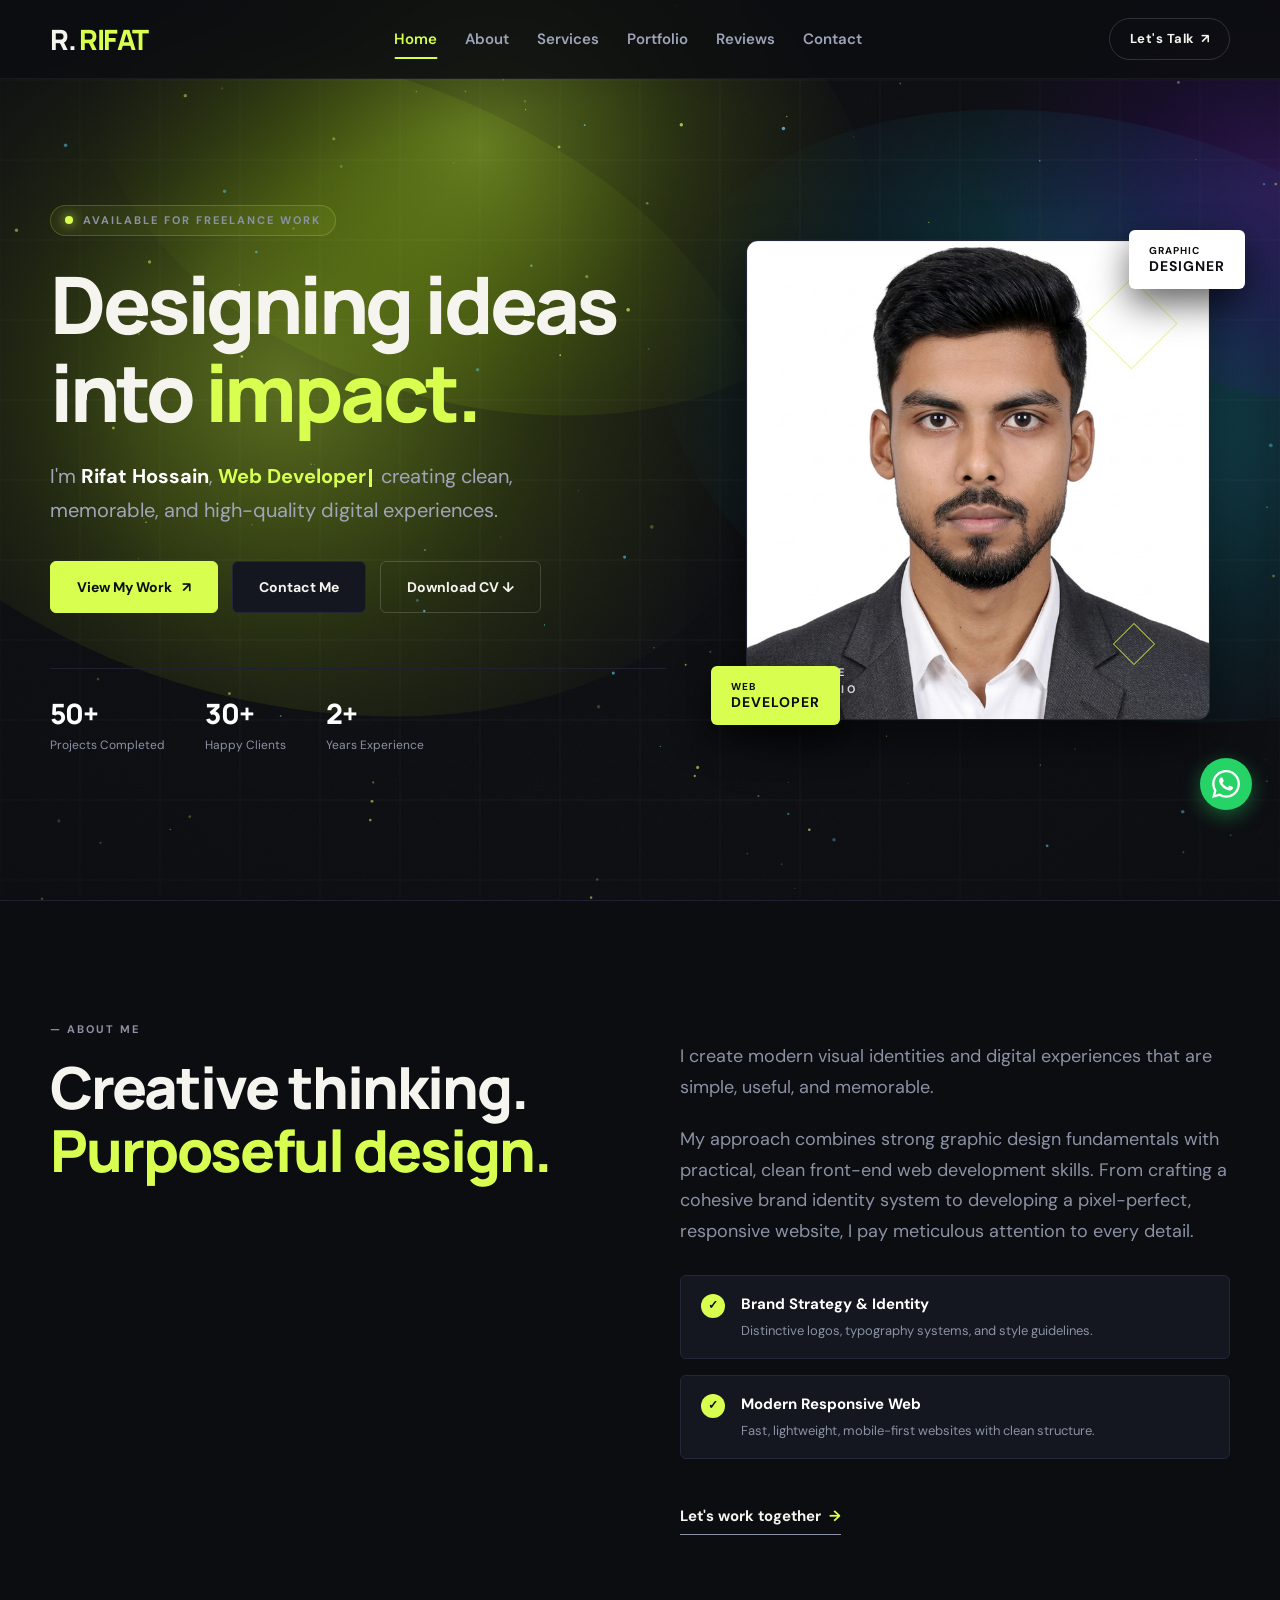
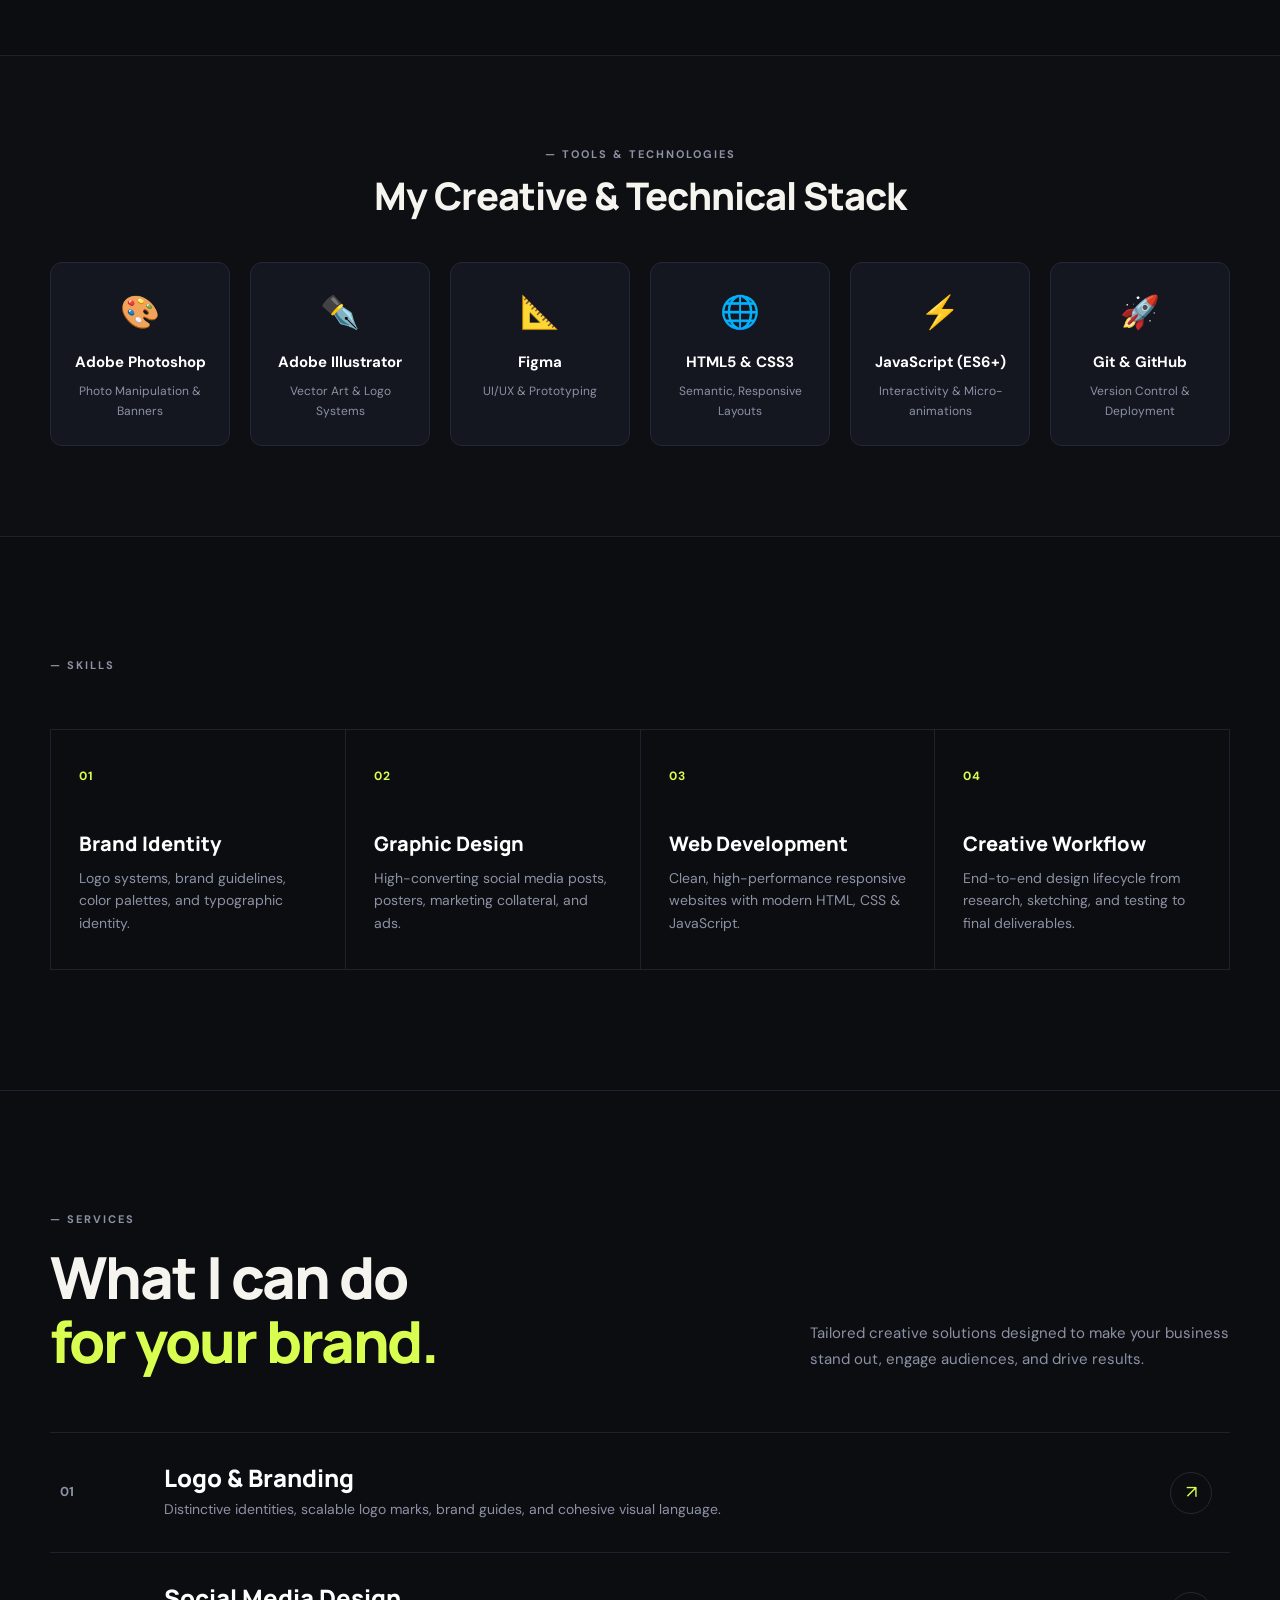
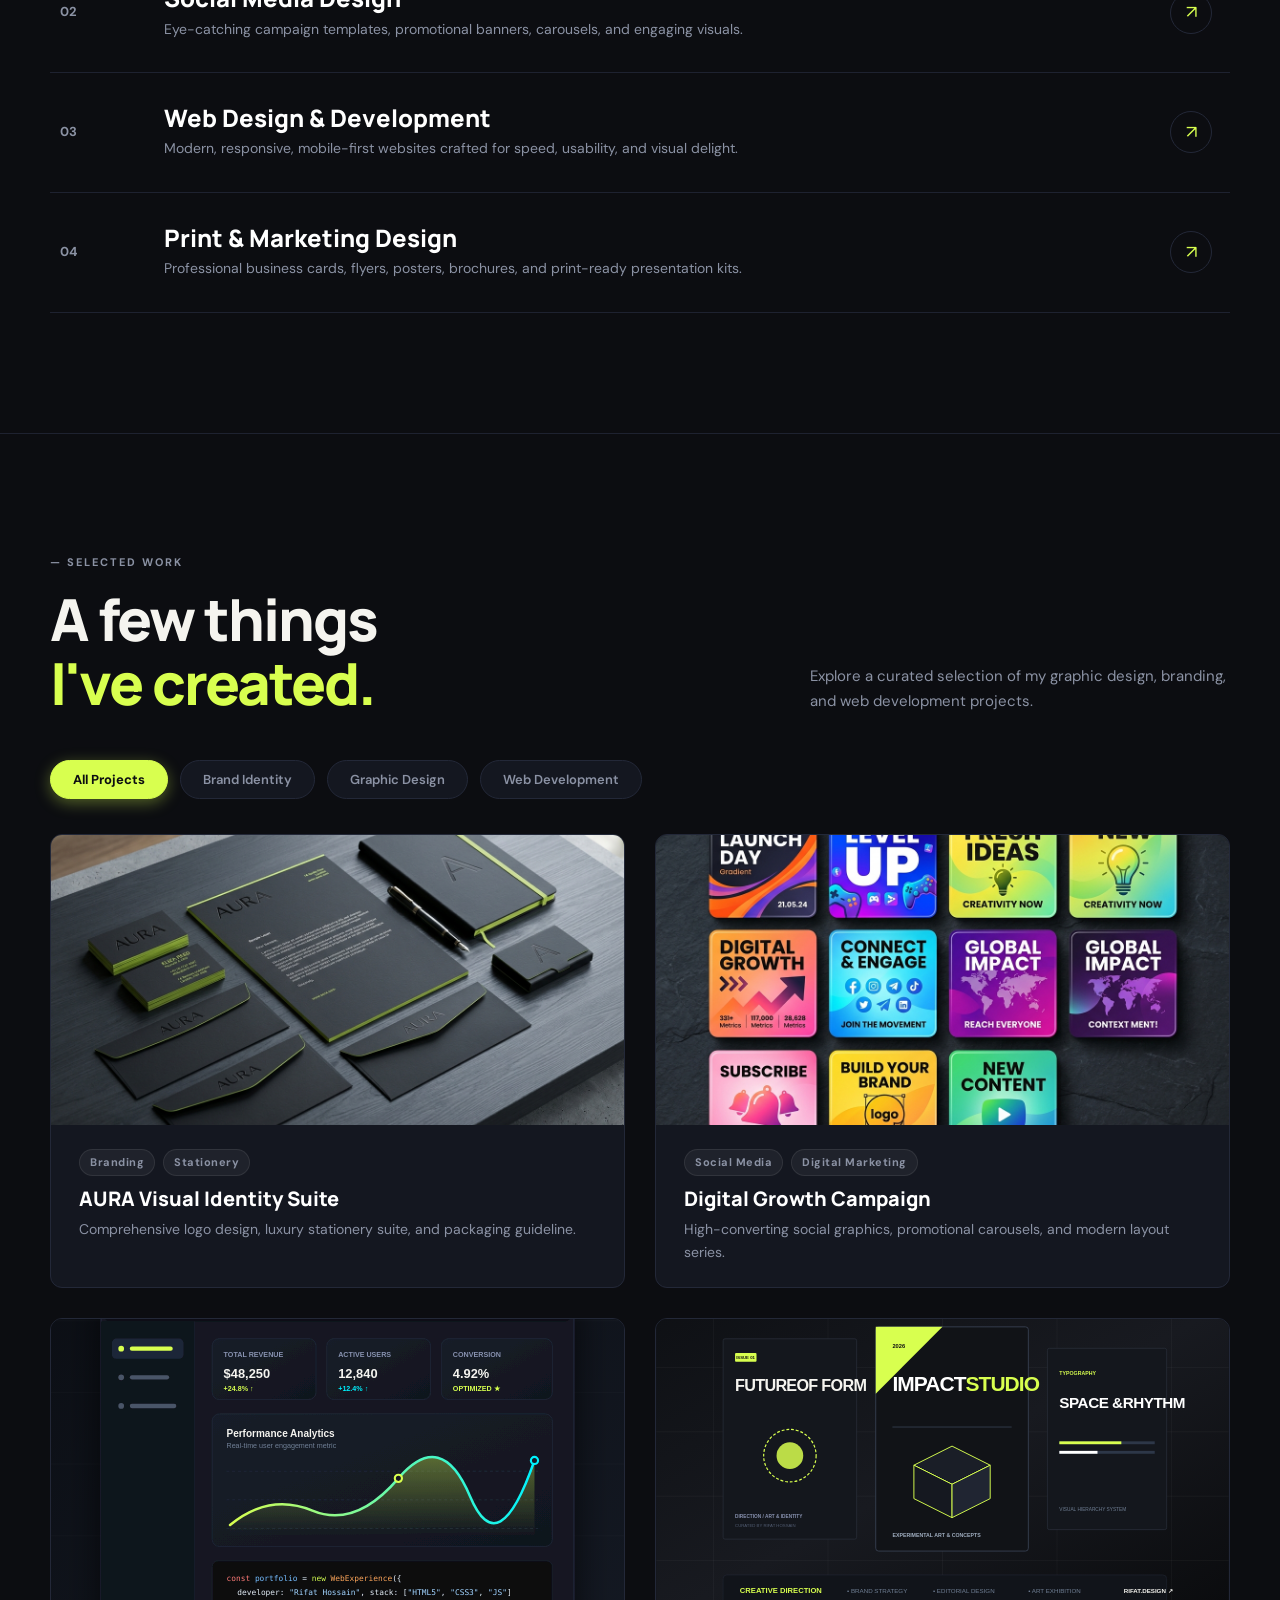
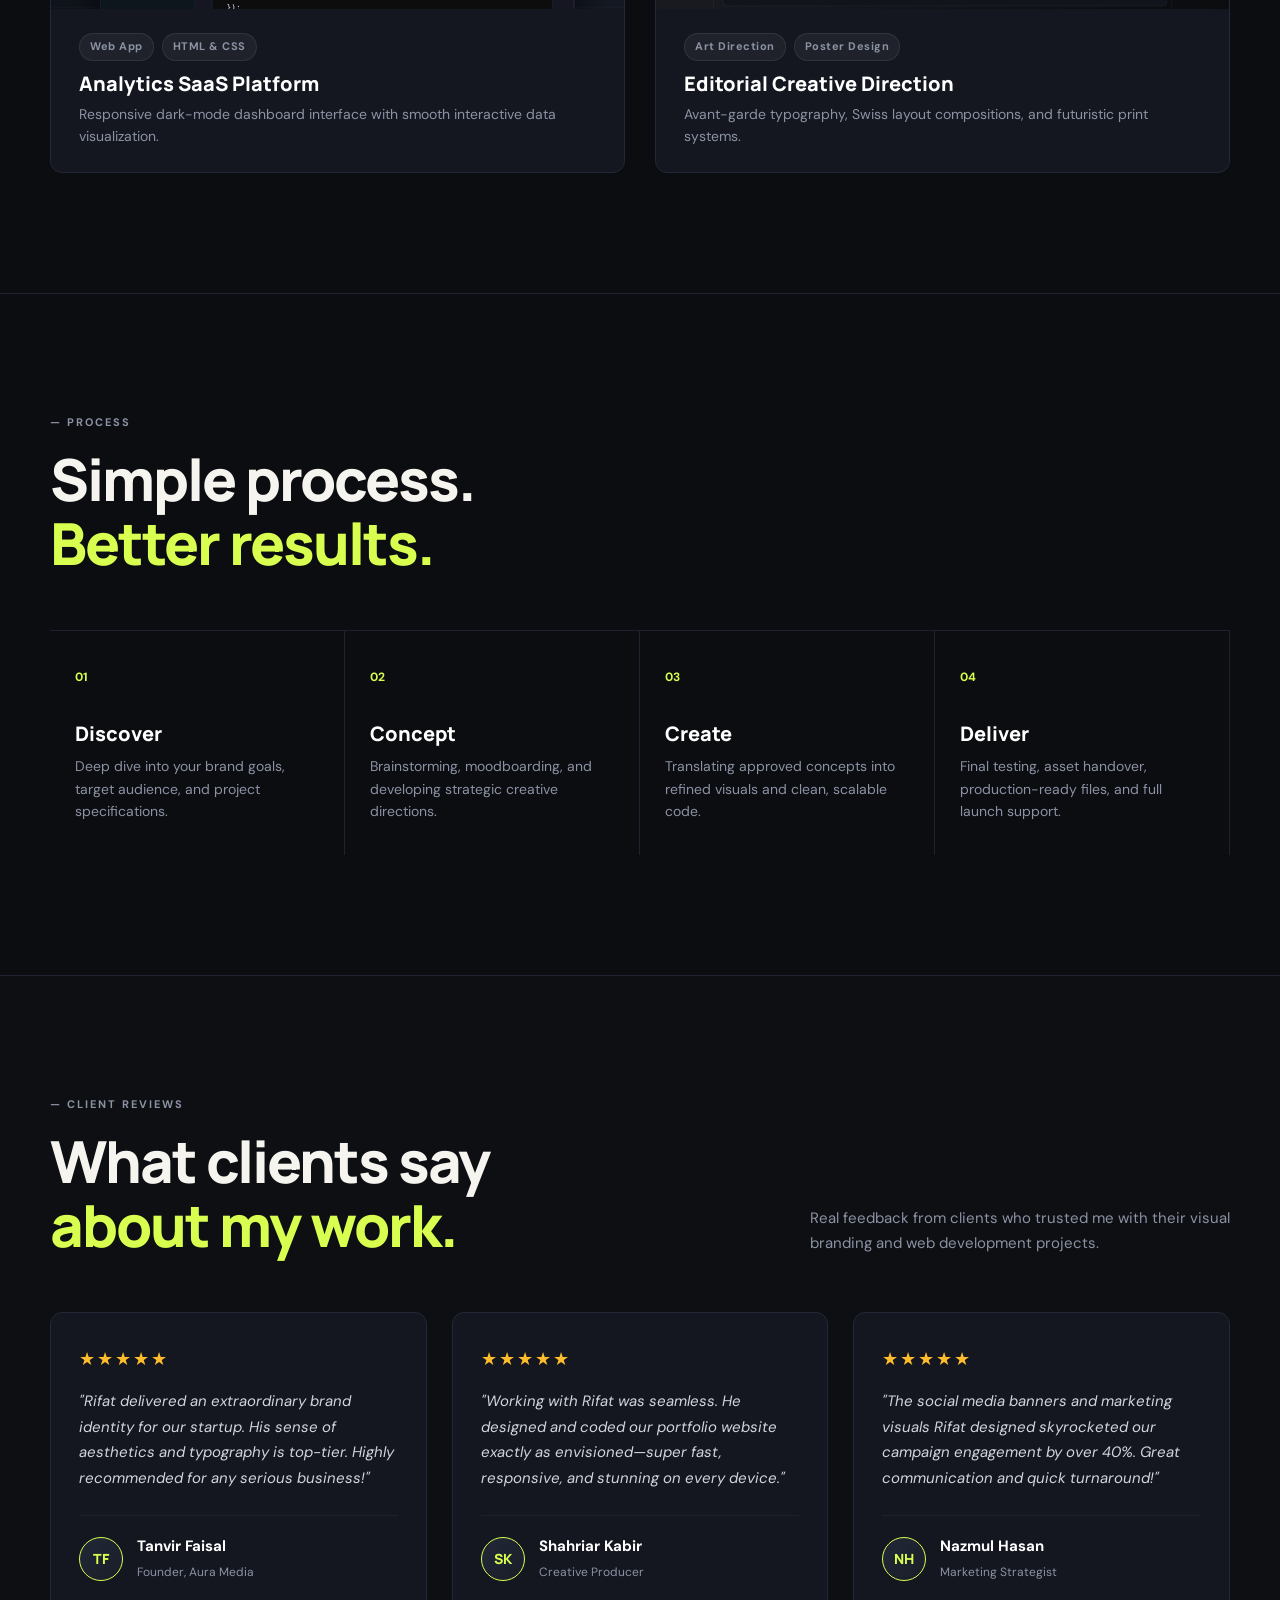
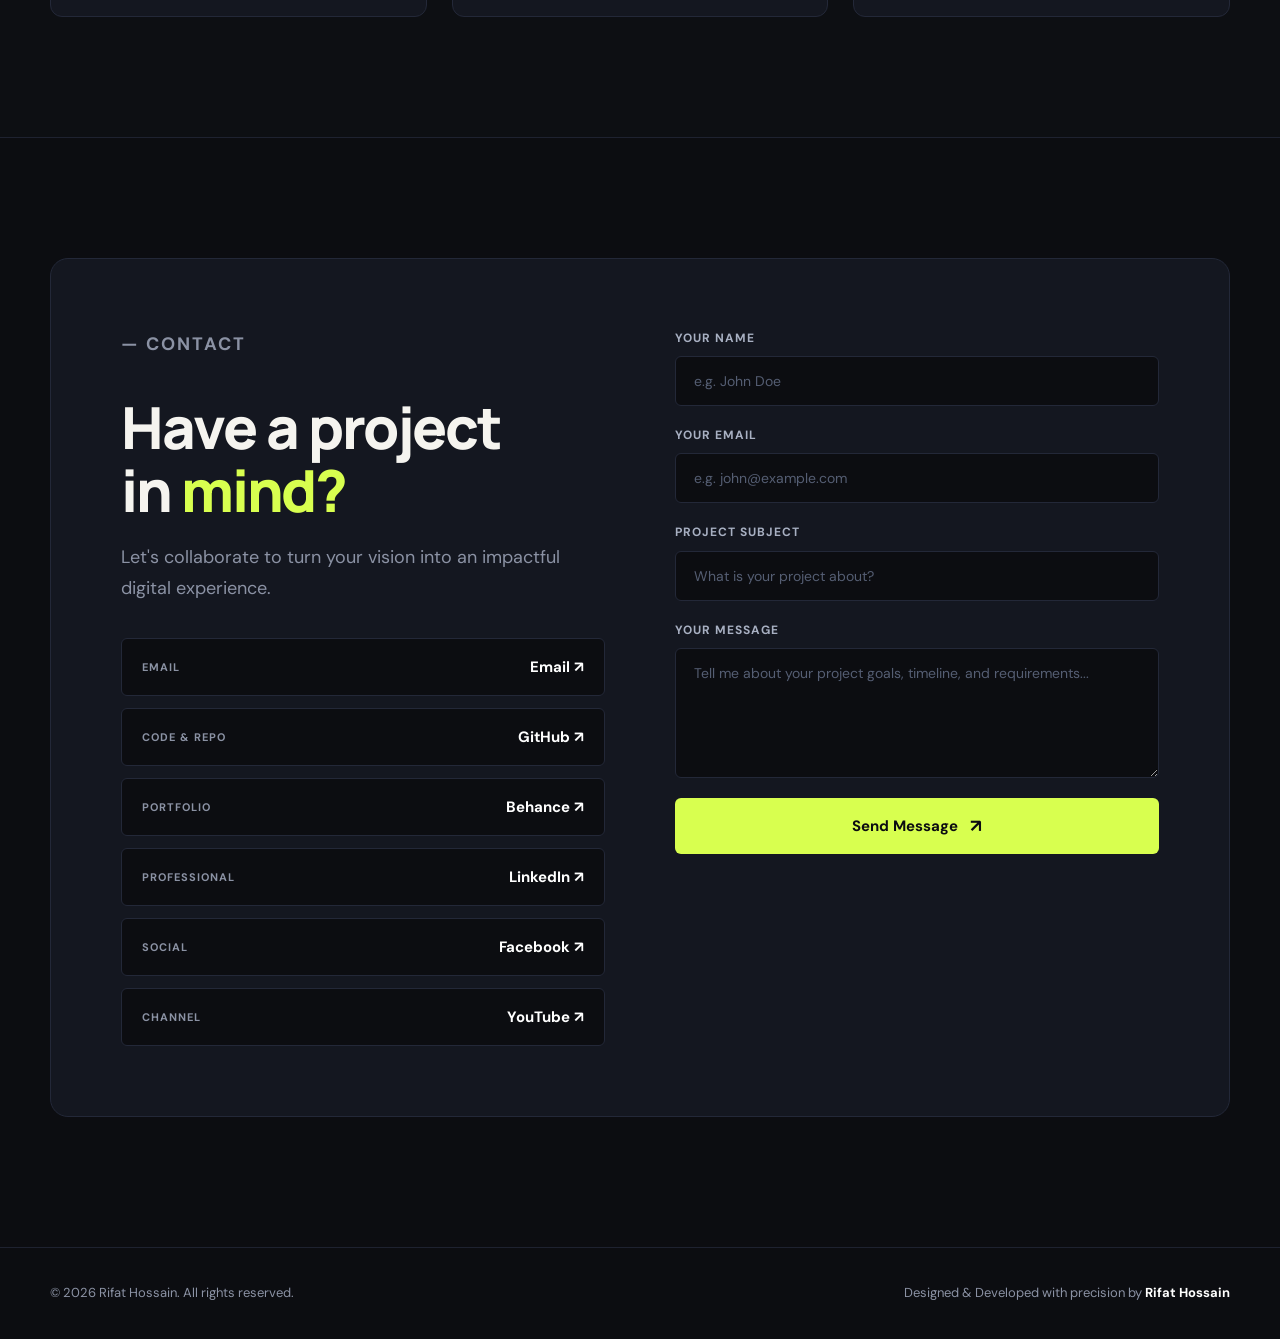
==== commit 5b496f1b: "Update portfolio with draggable WhatsApp button, back-to-top auto-vanish animation, and GitHub profi" ====
--- a/index.html
+++ b/index.html
@@ -6,11 +6,11 @@
   <meta name="viewport" content="width=device-width, initial-scale=1.0">
   <meta name="description"
     content="Rifat Hossain — Graphic Designer & Web Developer crafting modern branding, high-impact digital design, and responsive web experiences.">
-  <title>Rifat Hossain | Graphic Designer & Web Developer</title>
+  <title>Rifat | Portfolio</title>
   <link rel="stylesheet" href="style.css">
-  <link rel="icon" type="image/png" href="favicon.png">
-  <link rel="shortcut icon" type="image/x-icon" href="favicon.ico">
-  <link rel="apple-touch-icon" href="favicon.png">
+  <link rel="icon" type="image/png" href="image/favicon.png">
+  <link rel="shortcut icon" type="image/x-icon" href="image/favicon.ico">
+  <link rel="apple-touch-icon" href="image/favicon.png">
 
   <!-- Open Graph / Facebook -->
   <meta property="og:type" content="website">
@@ -55,14 +55,18 @@
   <main>
     <!-- HERO SECTION -->
     <section class="hero" id="home">
+      <!-- Aurora Background Canvas -->
+      <canvas id="hero-bg-canvas"></canvas>
+      <div class="hero-noise"></div>
+      <div class="hero-vignette"></div>
       <div class="container hero-grid">
         <div class="hero-content" data-animate data-delay="100">
           <p class="eyebrow"><span class="pulse-dot"></span> AVAILABLE FOR FREELANCE WORK</p>
           <h1>Designing ideas<br>into <em>impact.</em></h1>
           <p class="hero-text">
-            I'm <strong>Rifat Hossain</strong>, a passionate <span id="typing-text">Graphic Designer</span><span
-              class="typing-cursor"></span>
-            creating clean, memorable, and high-quality digital experiences.
+            <span class="hero-intro-line">I'm <strong>Rifat Hossain</strong>, <span id="typing-text">Web Developer</span><span
+                class="typing-cursor"></span> creating clean,</span>
+            <span class="hero-sub-line">memorable, and high-quality digital experiences.</span>
           </p>
           <div class="hero-actions">
             <a href="#portfolio" class="btn primary">View My Work <span>↗</span></a>
@@ -449,6 +453,10 @@
             <a href="mailto:rifatofficial001@gmail.com">
               <span>EMAIL</span>
               <strong>Email ↗</strong>
+            </a>
+            <a href="https://github.com/jahan39" target="_blank" rel="noopener noreferrer">
+              <span>CODE &amp; REPO</span>
+              <strong>GitHub ↗</strong>
             </a>
             <a href="https://www.behance.net/" target="_blank" rel="noopener noreferrer">
               <span>PORTFOLIO</span>
@@ -533,19 +541,19 @@
     </div>
   </footer>
 
-  <!-- Scripts -->
-  <script src="https://cdn.jsdelivr.net/npm/@emailjs/browser@4/dist/email.min.js"></script>
-  <script src="script.js"></script>
-
   <!-- Floating Buttons -->
   <a href="#home" class="back-to-top" id="back-to-top" aria-label="Back to top">↑</a>
   <a href="https://api.whatsapp.com/send?phone=8801700000000&text=Hello%20Rifat%2C%20I%20would%20like%20to%20discuss%20a%20project!"
-    class="whatsapp-btn" target="_blank" rel="noopener noreferrer" aria-label="Chat on WhatsApp">
+    class="whatsapp-btn" id="whatsapp-btn" target="_blank" rel="noopener noreferrer" aria-label="Chat on WhatsApp" draggable="false">
     <svg viewBox="0 0 24 24" xmlns="http://www.w3.org/2000/svg">
       <path
         d="M17.472 14.382c-.297-.149-1.758-.867-2.03-.967-.273-.099-.471-.148-.67.15-.197.297-.767.966-.94 1.164-.173.199-.347.223-.644.075-.297-.15-1.255-.463-2.39-1.475-.883-.788-1.48-1.761-1.653-2.059-.173-.297-.018-.458.13-.606.134-.133.298-.347.446-.52.149-.174.198-.298.298-.497.099-.198.05-.371-.025-.52-.075-.149-.669-1.612-.916-2.207-.242-.579-.487-.5-.669-.51-.173-.008-.371-.01-.57-.01-.198 0-.52.074-.792.372-.272.297-1.04 1.016-1.04 2.479 0 1.462 1.065 2.875 1.213 3.074.149.198 2.096 3.2 5.077 4.487.709.306 1.262.489 1.694.625.712.227 1.36.195 1.871.118.571-.085 1.758-.719 2.006-1.413.248-.694.248-1.289.173-1.413-.074-.124-.272-.198-.57-.347m-5.421 7.403h-.004a9.87 9.87 0 01-5.031-1.378l-.361-.214-3.741.982.998-3.648-.235-.374a9.86 9.86 0 01-1.51-5.26c.001-5.45 4.436-9.884 9.888-9.884 2.64 0 5.122 1.03 6.988 2.898a9.825 9.825 0 012.893 6.994c-.003 5.45-4.437 9.884-9.885 9.884m8.413-18.297A11.815 11.815 0 0012.05 0C5.495 0 .16 5.335.157 11.892c0 2.096.547 4.142 1.588 5.945L.057 24l6.305-1.654a11.882 11.882 0 005.683 1.448h.005c6.554 0 11.89-5.335 11.893-11.893a11.821 11.821 0 00-3.48-8.413z" />
     </svg>
   </a>
+
+  <!-- Scripts -->
+  <script src="https://cdn.jsdelivr.net/npm/@emailjs/browser@4/dist/email.min.js"></script>
+  <script src="script.js"></script>
 </body>
 
 </html>
--- a/style.css
+++ b/style.css
@@ -210,6 +210,43 @@
   display: flex;
   align-items: center;
   position: relative;
+  overflow: hidden;
+}
+
+/* Aurora canvas — sits behind everything */
+#hero-bg-canvas {
+  position: absolute;
+  inset: 0;
+  width: 100%;
+  height: 100%;
+  z-index: 0;
+  pointer-events: none;
+}
+
+/* Subtle film-grain noise */
+.hero-noise {
+  position: absolute;
+  inset: 0;
+  z-index: 1;
+  pointer-events: none;
+  opacity: 0.035;
+  background-image: url("data:image/svg+xml,%3Csvg viewBox='0 0 256 256' xmlns='http://www.w3.org/2000/svg'%3E%3Cfilter id='noise'%3E%3CfeTurbulence type='fractalNoise' baseFrequency='0.9' numOctaves='4' stitchTiles='stitch'/%3E%3C/filter%3E%3Crect width='100%25' height='100%25' filter='url(%23noise)'/%3E%3C/svg%3E");
+  background-size: 200px 200px;
+}
+
+/* Edge vignette for depth */
+.hero-vignette {
+  position: absolute;
+  inset: 0;
+  z-index: 2;
+  pointer-events: none;
+  background: radial-gradient(ellipse at center, transparent 55%, rgba(12, 13, 17, 0.60) 100%);
+}
+
+/* All hero content must sit above the canvas layers */
+.hero > .container {
+  position: relative;
+  z-index: 10;
 }
 
 .hero-grid {
@@ -271,7 +308,7 @@
 }
 
 .hero-text {
-  max-width: 560px;
+  max-width: 600px;
   color: #a0a6b8;
   font-size: 20px;
   margin: 24px 0 34px;
@@ -280,6 +317,15 @@
 
 .hero-text strong {
   color: #ffffff;
+}
+
+.hero-intro-line {
+  display: block;
+  white-space: nowrap;
+}
+
+.hero-sub-line {
+  display: block;
 }
 
 #typing-text {
@@ -293,6 +339,7 @@
   height: 0.9em;
   background: var(--accent);
   margin-left: 3px;
+  margin-right: 4px;
   vertical-align: middle;
   animation: blink 1s step-end infinite;
 }
@@ -1387,8 +1434,9 @@
   font-weight: 900;
   font-family: "Manrope", sans-serif;
   opacity: 0;
-  transform: translateY(16px);
-  transition: opacity 0.35s ease, transform 0.35s ease, box-shadow 0.3s;
+  transform: translateY(35px) scale(0.35);
+  transform-origin: center bottom;
+  transition: opacity 0.5s cubic-bezier(0.4, 0, 0.2, 1), transform 0.5s cubic-bezier(0.4, 0, 0.2, 1), box-shadow 0.3s ease;
   pointer-events: none;
   z-index: 90;
   box-shadow: 0 4px 18px var(--accent-glow);
@@ -1396,12 +1444,13 @@
 
 .back-to-top.show {
   opacity: 1;
-  transform: translateY(0);
+  transform: translateY(0) scale(1);
   pointer-events: auto;
+  transition: opacity 0.4s cubic-bezier(0.2, 0.9, 0.3, 1.15), transform 0.4s cubic-bezier(0.2, 0.9, 0.3, 1.15), box-shadow 0.3s ease;
 }
 
 .back-to-top:hover {
-  transform: translateY(-5px);
+  transform: translateY(-5px) scale(1.08);
   box-shadow: 0 10px 30px var(--accent-glow);
 }
 
@@ -1416,14 +1465,27 @@
   display: flex;
   align-items: center;
   justify-content: center;
-  z-index: 90;
+  z-index: 999;
   box-shadow: 0 6px 20px rgba(37, 211, 102, 0.4);
-  transition: transform 0.3s ease, box-shadow 0.3s ease;
+  transition: transform 0.2s ease, box-shadow 0.2s ease;
+  cursor: grab;
+  touch-action: none;
+  user-select: none;
+  -webkit-user-select: none;
+  -webkit-user-drag: none;
 }
 
 .whatsapp-btn:hover {
-  transform: translateY(-5px) scale(1.06);
-  box-shadow: 0 12px 30px rgba(37, 211, 102, 0.6);
+  transform: scale(1.08);
+  box-shadow: 0 10px 28px rgba(37, 211, 102, 0.6);
+}
+
+.whatsapp-btn:active,
+.whatsapp-btn.dragging {
+  cursor: grabbing !important;
+  transform: scale(1.14);
+  box-shadow: 0 14px 35px rgba(37, 211, 102, 0.7);
+  transition: none !important;
 }
 
 .whatsapp-btn svg {
@@ -1566,6 +1628,10 @@
     font-size: 17px;
   }
 
+  .hero-intro-line {
+    white-space: normal;
+  }
+
   .hero-actions {
     flex-direction: column;
   }
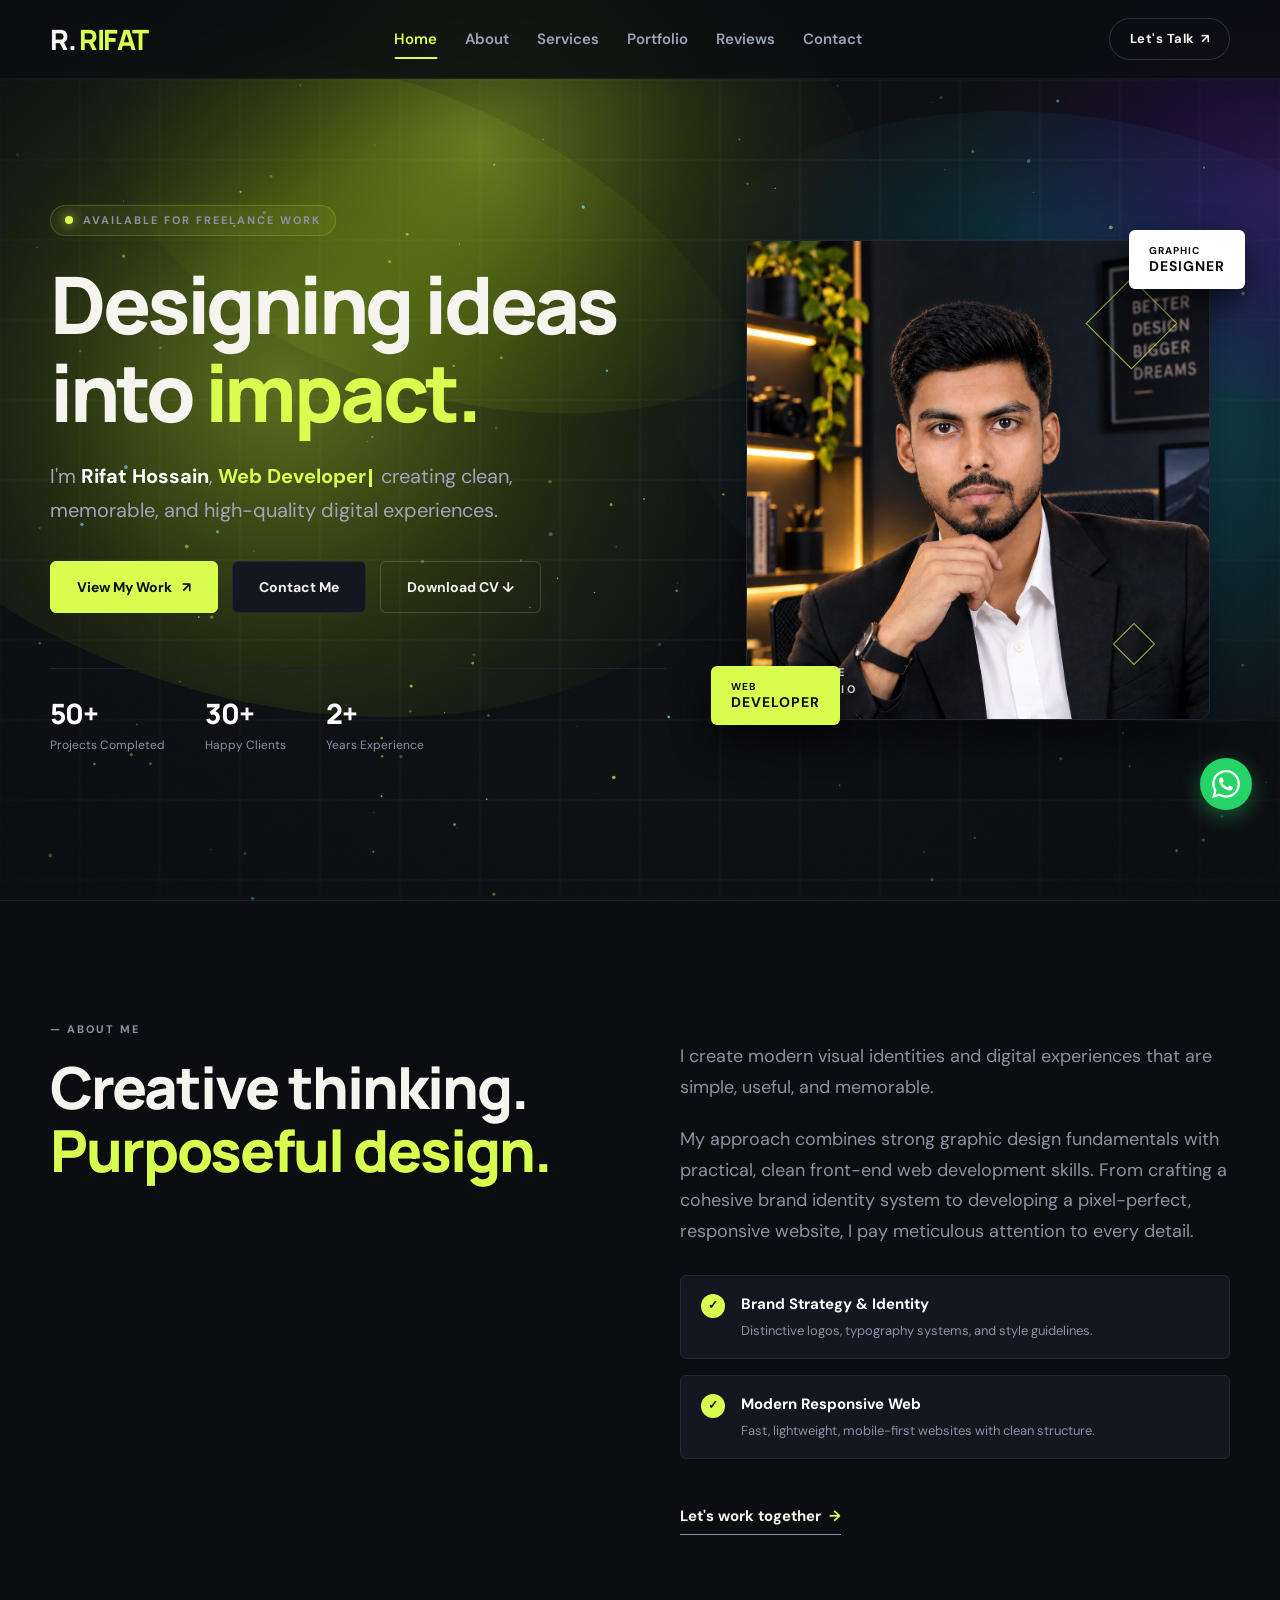
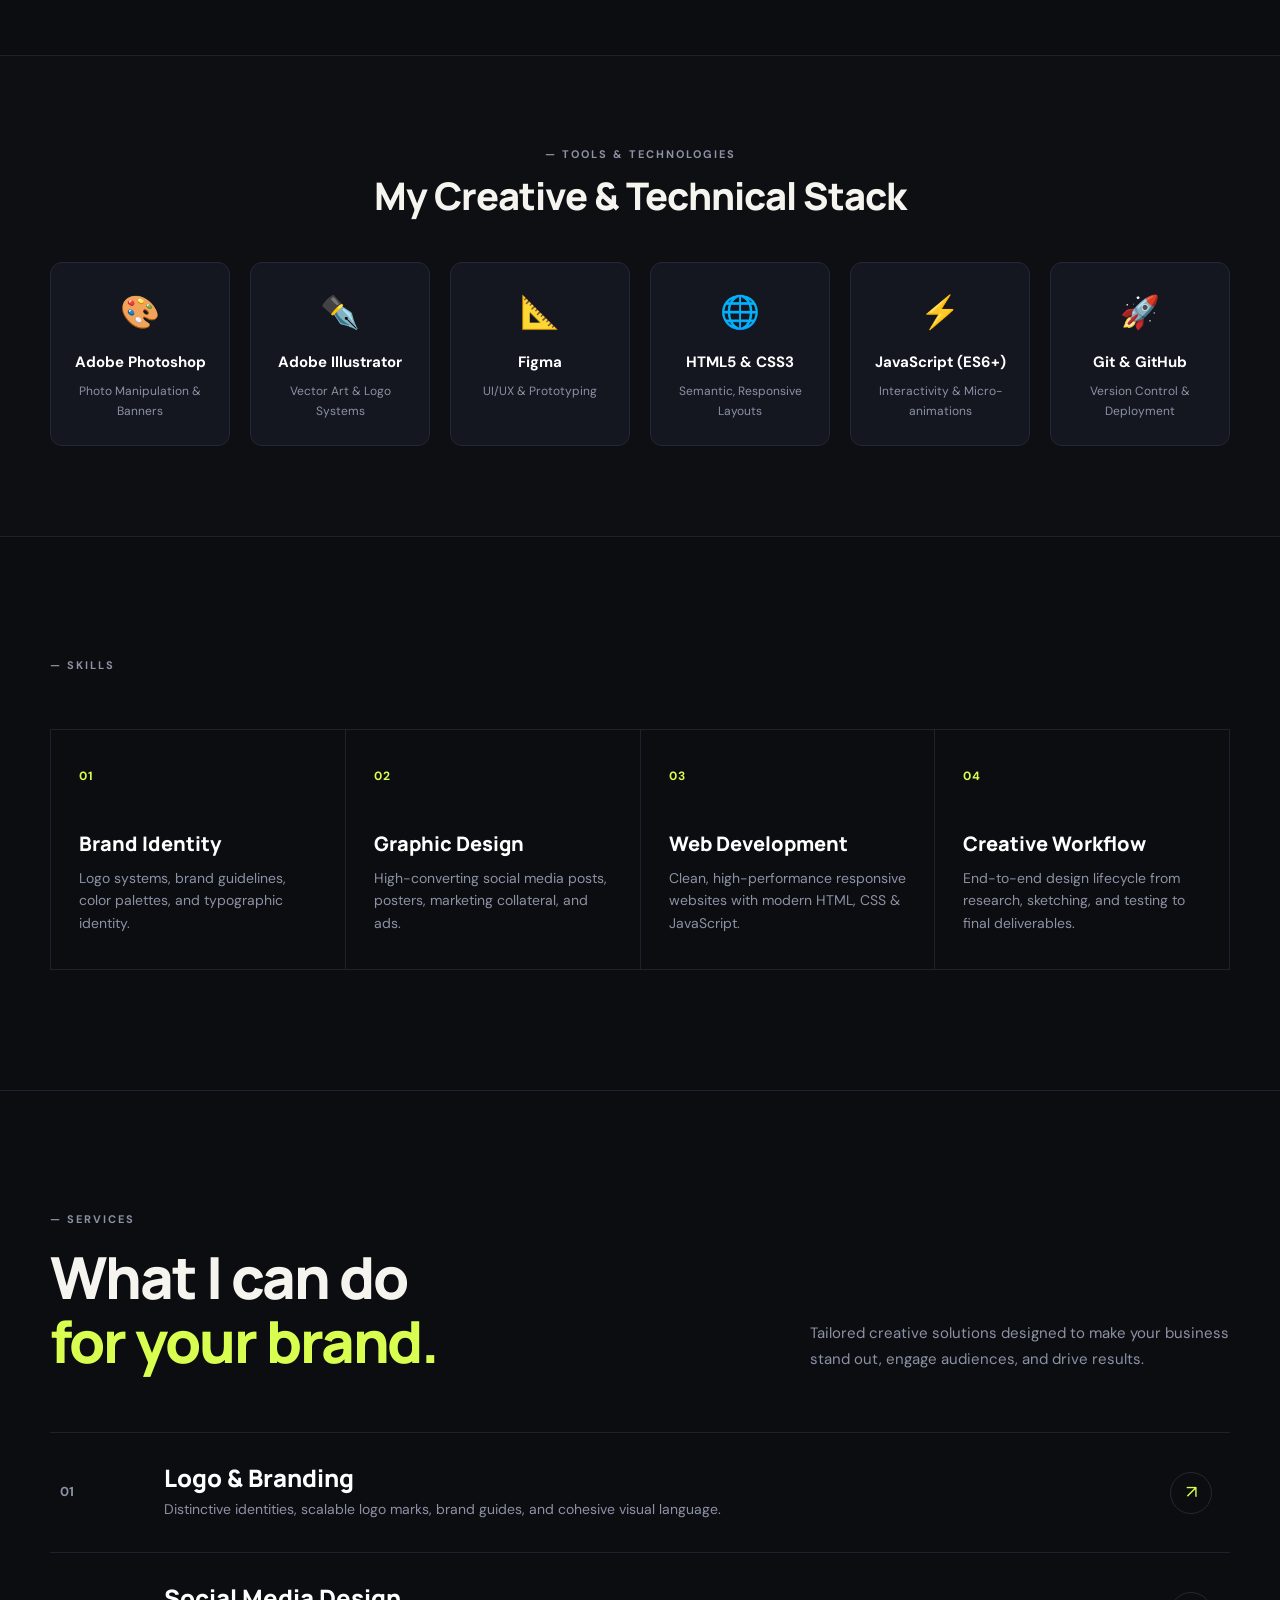
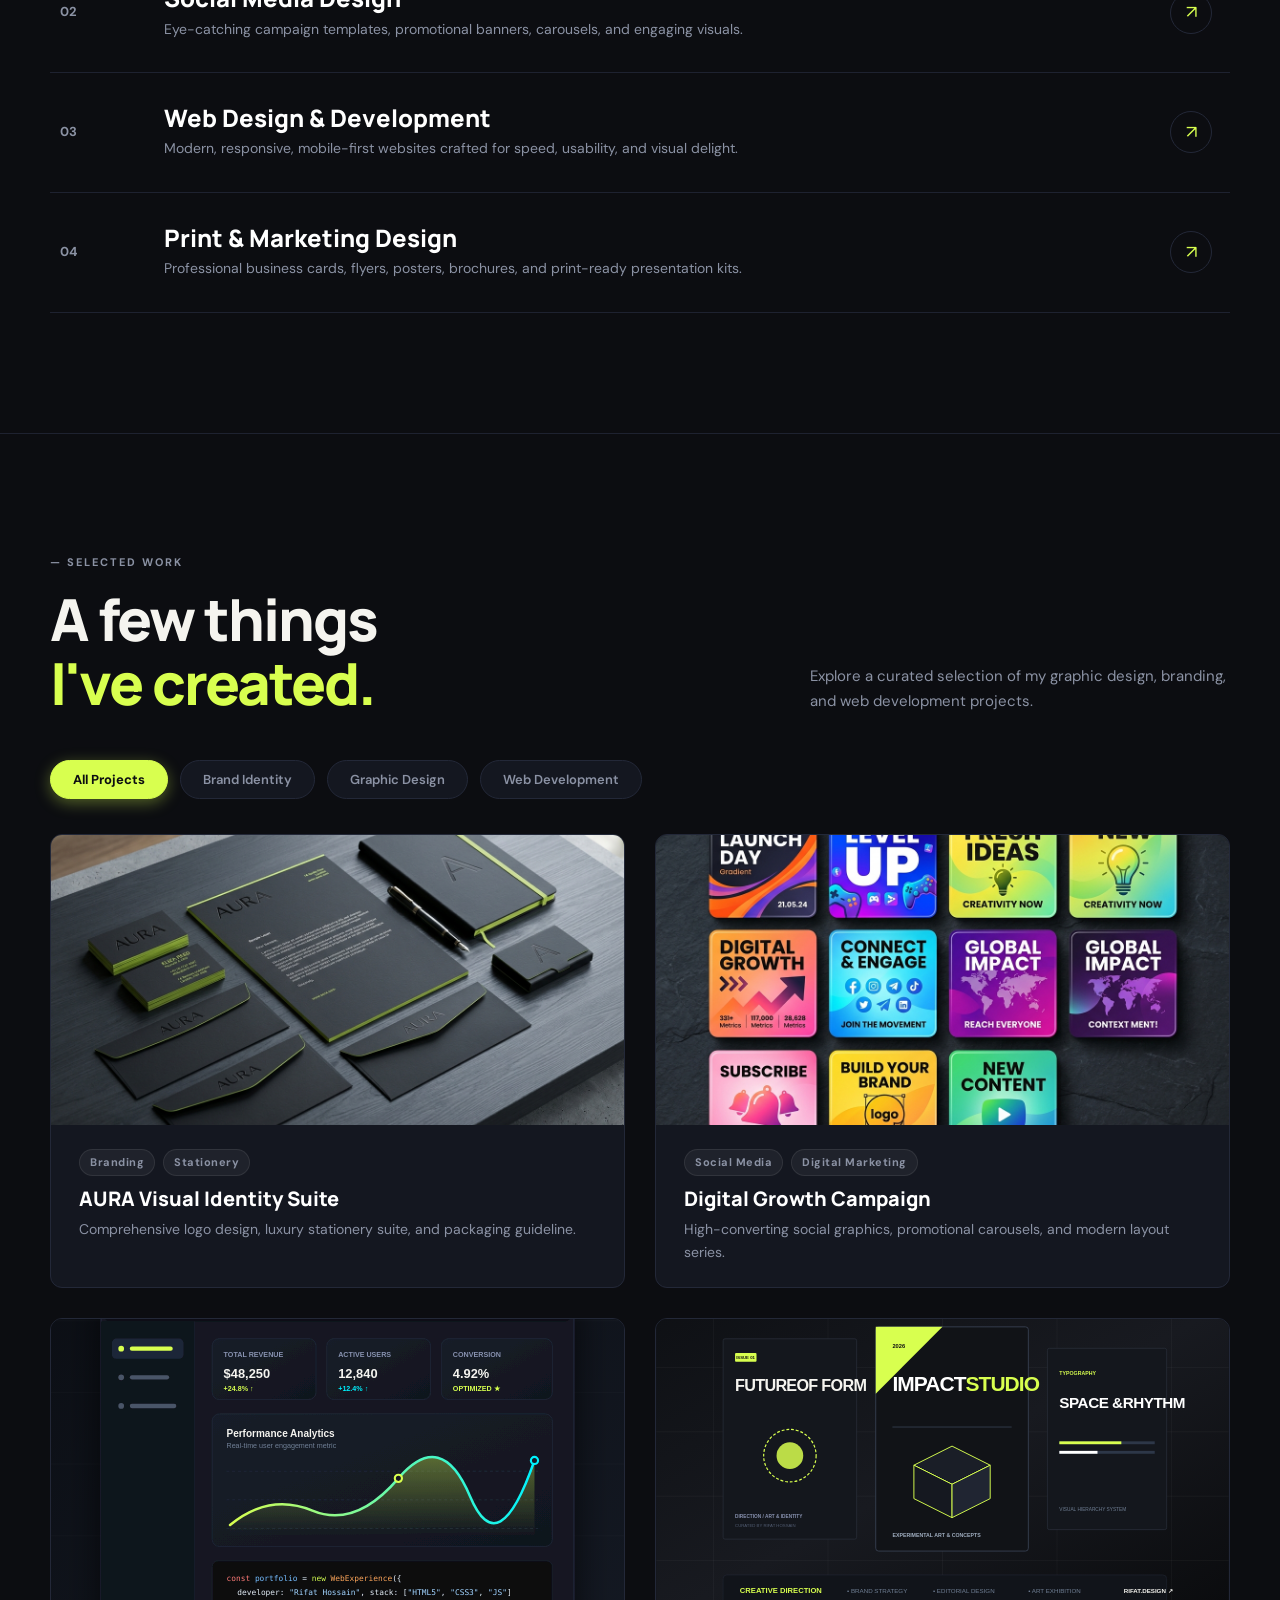
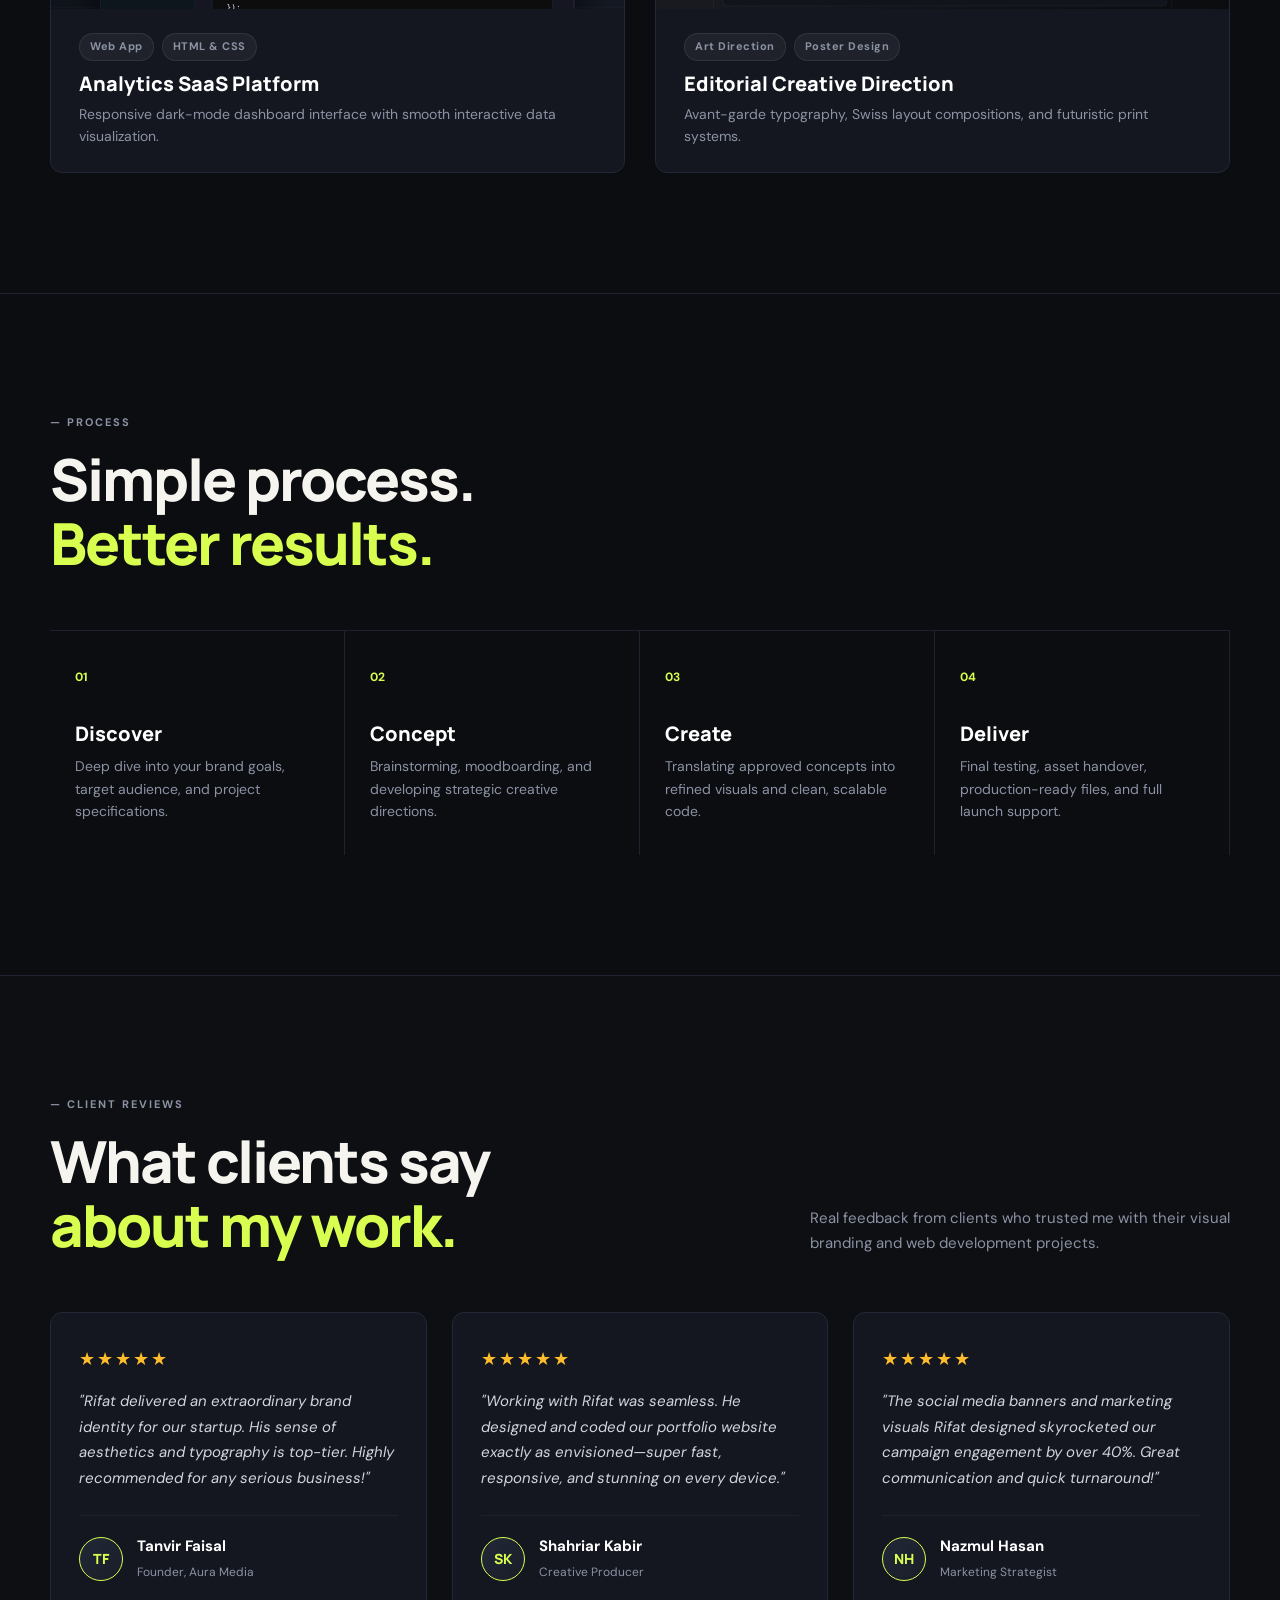
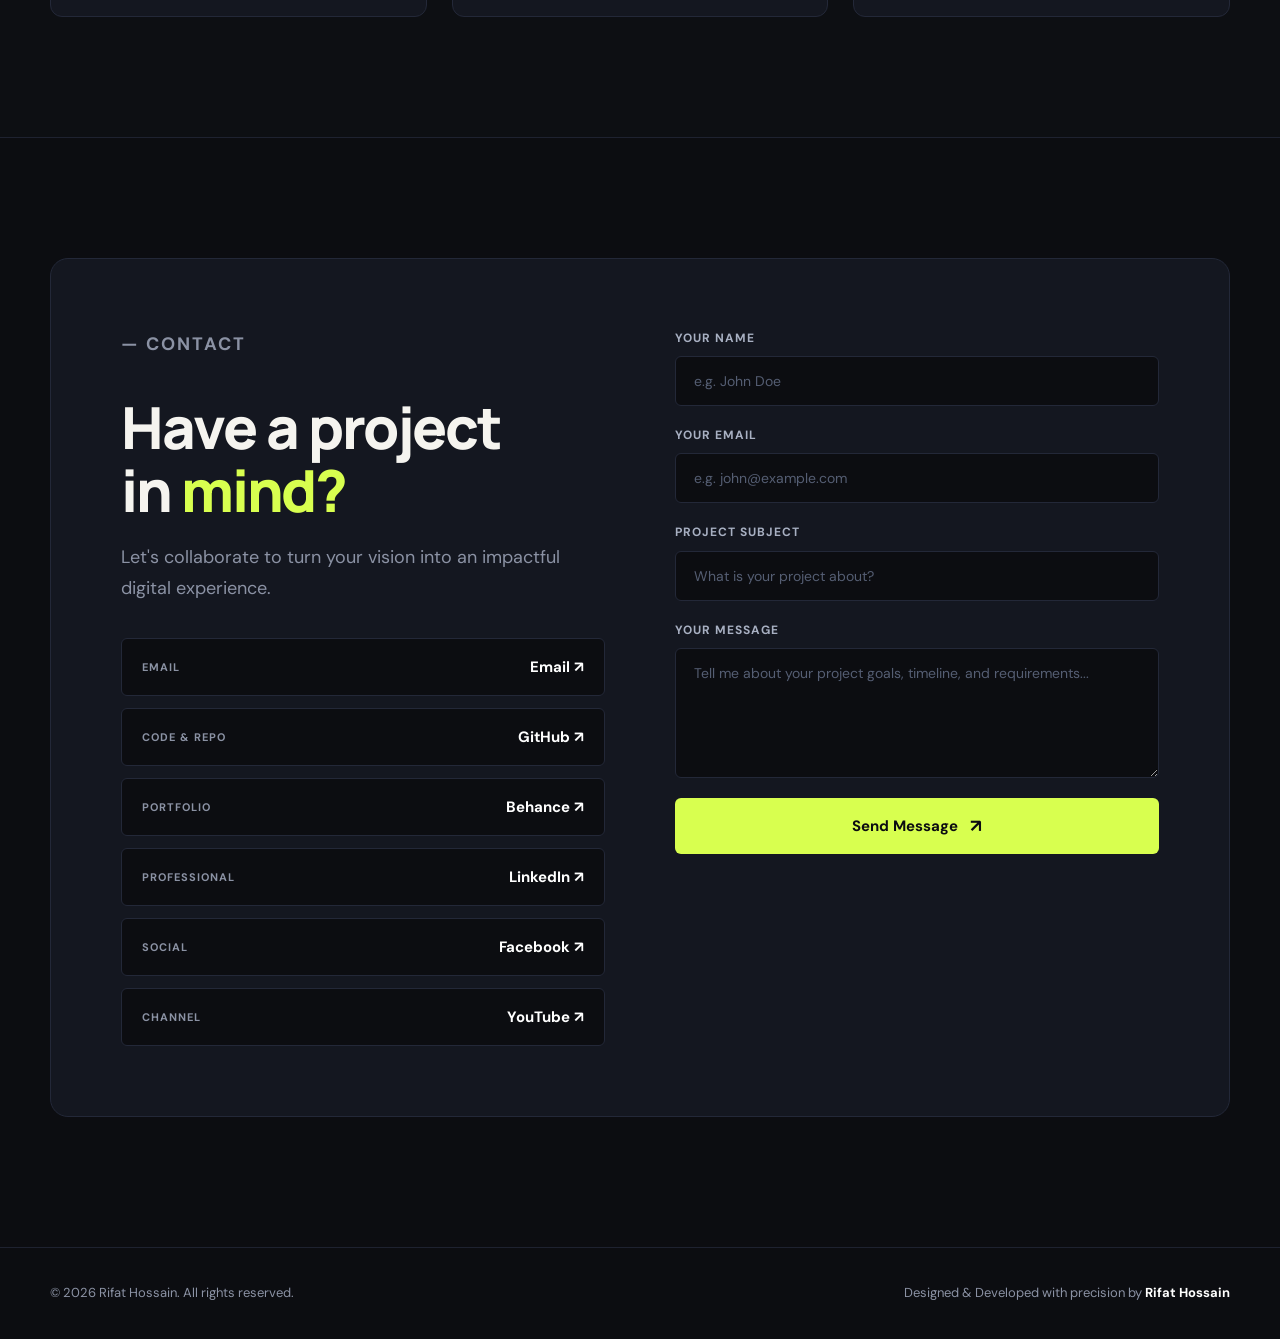
==== commit bf56dc99: "Update portfolio assets, layout refinements, and script enhancements" ====
--- a/index.html
+++ b/index.html
@@ -4,6 +4,10 @@
 <head>
   <meta charset="UTF-8">
   <meta name="viewport" content="width=device-width, initial-scale=1.0">
+  <link rel="preconnect" href="https://fonts.googleapis.com">
+  <link rel="preconnect" href="https://fonts.gstatic.com" crossorigin>
+  <link rel="stylesheet"
+    href="https://fonts.googleapis.com/css2?family=DM+Sans:ital,opsz,wght@0,9..40,400;0,9..40,500;0,9..40,600;0,9..40,700;1,9..40,400&family=Manrope:wght@500;600;700;800&display=swap">
   <meta name="description"
     content="Rifat Hossain — Graphic Designer & Web Developer crafting modern branding, high-impact digital design, and responsive web experiences.">
   <title>Rifat | Portfolio</title>
@@ -11,20 +15,21 @@
   <link rel="icon" type="image/png" href="image/favicon.png">
   <link rel="shortcut icon" type="image/x-icon" href="image/favicon.ico">
   <link rel="apple-touch-icon" href="image/favicon.png">
+  <link rel="canonical" href="https://rifathossain.dev/">
 
   <!-- Open Graph / Facebook -->
   <meta property="og:type" content="website">
   <meta property="og:title" content="Rifat Hossain | Graphic Designer & Web Developer">
   <meta property="og:description"
     content="Graphic Designer & Web Developer creating clean, memorable, and high-impact digital experiences.">
-  <meta property="og:image" content="image/Rifat.png">
+  <meta property="og:image" content="https://rifathossain.dev/image/rifat.webp">
 
   <!-- Twitter -->
   <meta name="twitter:card" content="summary_large_image">
   <meta name="twitter:title" content="Rifat Hossain | Graphic Designer & Web Developer">
   <meta name="twitter:description"
     content="Graphic Designer & Web Developer creating clean, memorable, and high-impact digital experiences.">
-  <meta name="twitter:image" content="image/Rifat.png">
+  <meta name="twitter:image" content="https://rifathossain.dev/image/rifat.webp">
 </head>
 
 <body>
@@ -64,8 +69,8 @@
           <p class="eyebrow"><span class="pulse-dot"></span> AVAILABLE FOR FREELANCE WORK</p>
           <h1>Designing ideas<br>into <em>impact.</em></h1>
           <p class="hero-text">
-            <span class="hero-intro-line">I'm <strong>Rifat Hossain</strong>, <span id="typing-text">Web Developer</span><span
-                class="typing-cursor"></span> creating clean,</span>
+            <span class="hero-intro-line">I'm <strong>Rifat Hossain</strong>, <span id="typing-text">Web
+                Developer</span><span class="typing-cursor"></span> creating clean,</span>
             <span class="hero-sub-line">memorable, and high-quality digital experiences.</span>
           </p>
           <div class="hero-actions">
@@ -83,8 +88,8 @@
         <div class="hero-art" data-animate="fade-right" data-delay="300">
           <div class="art-box">
             <div class="art-grid"></div>
-            <img src="image/Rifat.png" alt="Rifat Hossain - Graphic Designer & Web Developer" class="profile-photo"
-              loading="eager">
+            <img src="image/rifat.webp" alt="Rifat Hossain - Graphic Designer & Web Developer" class="profile-photo"
+              loading="eager" width="1125" height="1398">
             <p>CREATIVE<br>PORTFOLIO</p>
             <i class="shape one"></i><i class="shape two"></i>
           </div>
@@ -274,7 +279,8 @@
 
         <div class="projects-grid" id="projects-container">
           <!-- Project 1: Brand Identity -->
-          <article class="project-card" data-category="brand" data-project-id="p1">
+          <article class="project-card" data-category="brand" data-project-id="p1" tabindex="0" role="button"
+            aria-label="View AURA Visual Identity Suite project details">
             <div class="project-art">
               <img src="image/project_brand.jpg" alt="AURA Brand Identity System" loading="lazy">
               <div class="project-overlay">
@@ -292,7 +298,8 @@
           </article>
 
           <!-- Project 2: Social Media Campaign -->
-          <article class="project-card" data-category="graphic" data-project-id="p2">
+          <article class="project-card" data-category="graphic" data-project-id="p2" tabindex="0" role="button"
+            aria-label="View Digital Growth Campaign project details">
             <div class="project-art">
               <img src="image/project_social.jpg" alt="Digital Growth Social Media Campaign" loading="lazy">
               <div class="project-overlay">
@@ -310,7 +317,8 @@
           </article>
 
           <!-- Project 3: Web Development -->
-          <article class="project-card" data-category="web" data-project-id="p3">
+          <article class="project-card" data-category="web" data-project-id="p3" tabindex="0" role="button"
+            aria-label="View Analytics SaaS Platform project details">
             <div class="project-art">
               <img src="image/project_web.svg" alt="SaaS Analytics Dashboard UI & Web App" loading="lazy">
               <div class="project-overlay">
@@ -328,7 +336,8 @@
           </article>
 
           <!-- Project 4: Creative Direction -->
-          <article class="project-card" data-category="graphic brand" data-project-id="p4">
+          <article class="project-card" data-category="graphic brand" data-project-id="p4" tabindex="0" role="button"
+            aria-label="View Editorial Creative Direction project details">
             <div class="project-art">
               <img src="image/project_creative.svg" alt="Editorial Art Direction & Poster Design" loading="lazy">
               <div class="project-overlay">
@@ -544,7 +553,8 @@
   <!-- Floating Buttons -->
   <a href="#home" class="back-to-top" id="back-to-top" aria-label="Back to top">↑</a>
   <a href="https://api.whatsapp.com/send?phone=8801700000000&text=Hello%20Rifat%2C%20I%20would%20like%20to%20discuss%20a%20project!"
-    class="whatsapp-btn" id="whatsapp-btn" target="_blank" rel="noopener noreferrer" aria-label="Chat on WhatsApp" draggable="false">
+    class="whatsapp-btn" id="whatsapp-btn" target="_blank" rel="noopener noreferrer" aria-label="Chat on WhatsApp"
+    draggable="false">
     <svg viewBox="0 0 24 24" xmlns="http://www.w3.org/2000/svg">
       <path
         d="M17.472 14.382c-.297-.149-1.758-.867-2.03-.967-.273-.099-.471-.148-.67.15-.197.297-.767.966-.94 1.164-.173.199-.347.223-.644.075-.297-.15-1.255-.463-2.39-1.475-.883-.788-1.48-1.761-1.653-2.059-.173-.297-.018-.458.13-.606.134-.133.298-.347.446-.52.149-.174.198-.298.298-.497.099-.198.05-.371-.025-.52-.075-.149-.669-1.612-.916-2.207-.242-.579-.487-.5-.669-.51-.173-.008-.371-.01-.57-.01-.198 0-.52.074-.792.372-.272.297-1.04 1.016-1.04 2.479 0 1.462 1.065 2.875 1.213 3.074.149.198 2.096 3.2 5.077 4.487.709.306 1.262.489 1.694.625.712.227 1.36.195 1.871.118.571-.085 1.758-.719 2.006-1.413.248-.694.248-1.289.173-1.413-.074-.124-.272-.198-.57-.347m-5.421 7.403h-.004a9.87 9.87 0 01-5.031-1.378l-.361-.214-3.741.982.998-3.648-.235-.374a9.86 9.86 0 01-1.51-5.26c.001-5.45 4.436-9.884 9.888-9.884 2.64 0 5.122 1.03 6.988 2.898a9.825 9.825 0 012.893 6.994c-.003 5.45-4.437 9.884-9.885 9.884m8.413-18.297A11.815 11.815 0 0012.05 0C5.495 0 .16 5.335.157 11.892c0 2.096.547 4.142 1.588 5.945L.057 24l6.305-1.654a11.882 11.882 0 005.683 1.448h.005c6.554 0 11.89-5.335 11.893-11.893a11.821 11.821 0 00-3.48-8.413z" />
--- a/style.css
+++ b/style.css
@@ -1,4 +1,4 @@
-@import url('https://fonts.googleapis.com/css2?family=DM+Sans:ital,opsz,wght@0,9..40,400;0,9..40,500;0,9..40,600;0,9..40,700;1,9..40,400&family=Manrope:wght@500;600;700;800&display=swap');
+/* Google Fonts loaded via <link> in HTML head for better performance */
 
 :root {
   --bg: #0c0d11;
